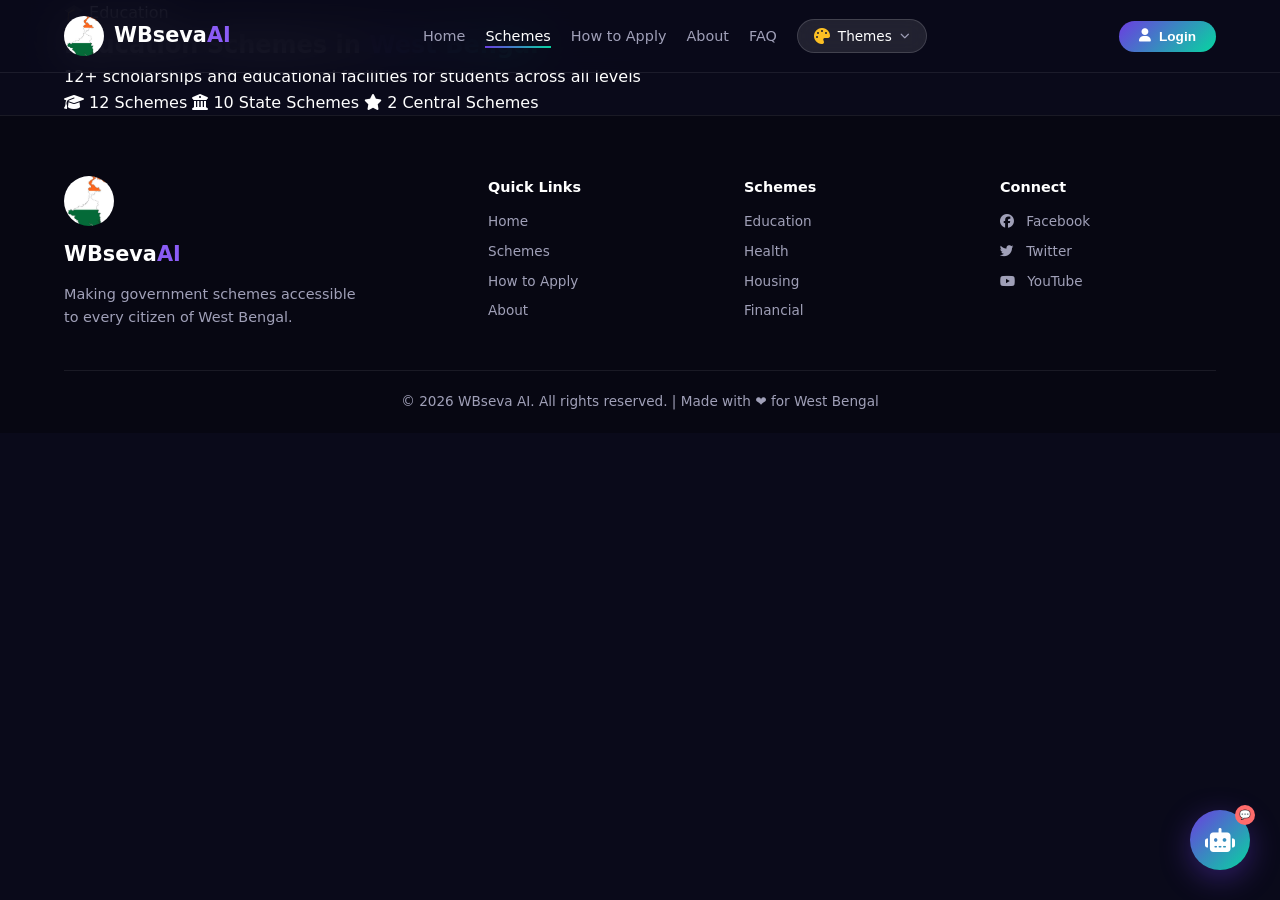
==== agriculture-schemes.html @ baf85cda "add agriculture feature" ====
<!DOCTYPE html>
<html lang="en">
<head>
    <meta charset="UTF-8" />
    <meta name="viewport" content="width=device-width, initial-scale=1.0" />
    <title>Education Schemes - WBseva AI</title>
    <link rel="stylesheet" href="https://cdnjs.cloudflare.com/ajax/libs/font-awesome/6.5.0/css/all.min.css" />
    <link rel="stylesheet" href="style.css" />
    <link rel="stylesheet" href="css/education.css" />
</head>
<body>

    <!-- ========== NAVBAR ========== -->
    <nav class="navbar">
        <div class="nav-container">
            <div class="nav-brand">
                <img src="wbmap.png" alt="WBseva" class="nav-logo" />
                <span>WBseva<span class="brand-highlight">AI</span></span>
            </div>
            <ul class="nav-links">
                <li><a href="index.html">Home</a></li>
                <li><a href="index.html#schemes" class="active">Schemes</a></li>
                <li><a href="index.html#how-to-apply">How to Apply</a></li>
                <li><a href="index.html#about">About</a></li>
                <li><a href="index.html#faq">FAQ</a></li>
                <!-- Theme Button -->
                <li class="theme-nav-item">
                    <button class="theme-btn" id="themeToggleBtn">
                        <i class="fas fa-palette"></i>
                        <span>Themes</span>
                        <i class="fas fa-chevron-down theme-arrow-icon"></i>
                    </button>
                    <ul class="theme-dropdown" id="themeDropdown">
                        <li data-theme="default" class="active">
                            <span class="theme-color default"></span> Default
                        </li>
                        <li data-theme="blue"><span class="theme-color blue"></span> Blue</li>
                        <li data-theme="green"><span class="theme-color green"></span> Green</li>
                        <li data-theme="purple"><span class="theme-color purple"></span> Purple</li>
                        <li data-theme="orange"><span class="theme-color orange"></span> Orange</li>
                        <li data-theme="pink"><span class="theme-color pink"></span> Pink</li>
                        <li data-theme="red"><span class="theme-color red"></span> Red</li>
                        <li data-theme="teal"><span class="theme-color teal"></span> Teal</li>
                    </ul>
                </li>
            </ul>
            <div class="nav-actions">
                <button class="btn-login"><i class="fas fa-user"></i> <span>Login</span></button>
                <button class="nav-toggle" id="navToggle">
                    <i class="fas fa-bars"></i>
                </button>
            </div>
        </div>
    </nav>

    <!-- ========== CATEGORY HEADER ========== -->
    <section class="category-hero">
        <div class="container">
            <div class="category-hero-content">
                <span class="category-badge">🎓 Education</span>
                <h1>Education Schemes in <span class="gradient-text">West Bengal</span></h1>
                <p>12+ scholarships and educational facilities for students across all levels</p>
                <div class="category-stats">
                    <span><i class="fas fa-graduation-cap"></i> 12 Schemes</span>
                    <span><i class="fas fa-building-columns"></i> 10 State Schemes</span>
                    <span><i class="fas fa-star"></i> 2 Central Schemes</span>
                </div>
            </div>
        </div>
    </section>

    <!-- ========== SCHEMES GRID ========== -->
    <section class="schemes-grid-section">
        <div class="container">
            <div class="schemes-grid" id="schemesGrid">
                <!-- Schemes will be loaded dynamically -->
            </div>
        </div>
    </section>

    <!-- ========== SCHEME DETAIL MODAL ========== -->
    <div class="scheme-modal" id="schemeModal" style="display:none;">
        <div class="scheme-modal-content">
            <button class="modal-close" onclick="closeModal()">&times;</button>
            <div id="modalBody">
                <!-- Scheme details will be loaded here -->
            </div>
        </div>
    </div>

    <!-- ========== CHATBOT ========== -->
    <div class="chatbot-toggle" id="chatbotToggle">
        <i class="fas fa-robot"></i>
        <span class="chat-notification">💬</span>
    </div>

    <div class="chatbot-container" id="chatbotContainer">
        <div class="chatbot-header">
            <div class="chatbot-header-info">
                <img src="wbmap.png" alt="WBseva AI" class="chatbot-avatar" />
                <div>
                    <h4>WBseva AI Assistant</h4>
                    <p>Online • Chat with me! 😊</p>
                </div>
            </div>
            <button class="chatbot-close" id="chatbotClose">
                <i class="fas fa-times"></i>
            </button>
        </div>
        <div class="chatbot-messages" id="chatbotMessages">
            <div class="chat-message bot">
                <div class="message-avatar">
                    <img src="wbmap.png" alt="WBseva" />
                </div>
                <div class="message-content">
                    <p>👋 Hello! I'm WBseva AI Assistant. Ask me about education schemes!</p>
                    <span class="message-time">Just now</span>
                </div>
            </div>
        </div>
        <div class="chatbot-suggestions" id="chatSuggestions">
            <button class="suggestion-btn" data-msg="Tell me about SVMCM">🎓 SVMCM Scholarship</button>
            <button class="suggestion-btn" data-msg="Tell me about Kanyashree">👧 Kanyashree Scheme</button>
            <button class="suggestion-btn" data-msg="Tell me about Student Credit Card">💳 Student Credit Card</button>
        </div>
        <div class="chatbot-input">
            <input type="text" placeholder="Type your message..." id="chatInput" />
            <button id="chatSendBtn"><i class="fas fa-paper-plane"></i></button>
        </div>
    </div>

    <!-- ========== FOOTER ========== -->
    <footer class="footer">
        <div class="container">
            <div class="footer-content">
                <div class="footer-brand">
                    <img src="wbmap.png" alt="WBseva" class="footer-logo" />
                    <span>WBseva<span class="brand-highlight">AI</span></span>
                    <p>Making government schemes accessible to every citizen of West Bengal.</p>
                </div>
                <div class="footer-links">
                    <div>
                        <h4>Quick Links</h4>
                        <a href="index.html">Home</a>
                        <a href="index.html#schemes">Schemes</a>
                        <a href="index.html#how-to-apply">How to Apply</a>
                        <a href="index.html#about">About</a>
                    </div>
                    <div>
                        <h4>Schemes</h4>
                        <a href="education-schemes.html">Education</a>
                        <a href="health-schemes.html">Health</a>
                        <a href="housing-schemes.html">Housing</a>
                        <a href="financial-schemes.html">Financial</a>
                    </div>
                    <div>
                        <h4>Connect</h4>
                        <a href="#"><i class="fab fa-facebook"></i> Facebook</a>
                        <a href="#"><i class="fab fa-twitter"></i> Twitter</a>
                        <a href="#"><i class="fab fa-youtube"></i> YouTube</a>
                    </div>
                </div>
            </div>
            <div class="footer-bottom">
                <p>&copy; 2026 WBseva AI. All rights reserved. | Made with ❤️ for West Bengal</p>
            </div>
        </div>
    </footer>

    <script src="js/education.js"></script>
    <script src="chatbot.js"></script>
</body>
</html>
---- style.css ----
/* ============================================
   GLOBAL RESET & VARIABLES
   ============================================ */
* {
    margin: 0;
    padding: 0;
    box-sizing: border-box;
}

:root {
    --primary: #6C3CE1;
    --primary-dark: #5A2FC4;
    --primary-light: #8B5CF6;
    --secondary: #06D6A0;
    --accent: #FF6B6B;
    --bg-dark: #0A0A1A;
    --bg-card: rgba(255, 255, 255, 0.05);
    --bg-section: rgba(108, 60, 225, 0.03);
    --text-white: #FFFFFF;
    --text-gray: #A0A0B8;
    --text-light: #D4D4E8;
    --border-color: rgba(255, 255, 255, 0.08);
    --shadow: 0 20px 60px rgba(108, 60, 225, 0.3);
    --radius: 16px;
    --transition: all 0.4s cubic-bezier(0.25, 0.46, 0.45, 0.94);
    --primary-gradient: linear-gradient(135deg, #6C3CE1, #06D6A0);
    --primary-gradient-hover: linear-gradient(135deg, #8B5CF6, #06D6A0);
}

html {
    scroll-behavior: smooth;
}

body {
    font-family: 'Segoe UI', system-ui, -apple-system, sans-serif;
    background: var(--bg-dark);
    color: var(--text-white);
    overflow-x: hidden;
    line-height: 1.6;
    transition: background 0.6s ease-in-out;
}

.container {
    max-width: 1200px;
    margin: 0 auto;
    padding: 0 24px;
}

.gradient-text {
    background: var(--primary-gradient);
    -webkit-background-clip: text;
    -moz-background-clip: text;
    background-clip: text;
    -webkit-text-fill-color: transparent;
}

/* ============================================
   THEME COLOR VARIABLES
   ============================================ */
.theme-blue {
    --primary: #3B82F6 !important;
    --primary-dark: #2563EB !important;
    --primary-light: #60A5FA !important;
    --secondary: #06D6A0 !important;
    --primary-gradient: linear-gradient(135deg, #3B82F6, #06D6A0) !important;
    --primary-gradient-hover: linear-gradient(135deg, #60A5FA, #06D6A0) !important;
    --bg-dark: #0A1628 !important;
    --bg-card: rgba(59, 130, 246, 0.08) !important;
    --bg-section: rgba(59, 130, 246, 0.05) !important;
}

.theme-green {
    --primary: #10B981 !important;
    --primary-dark: #059669 !important;
    --primary-light: #34D399 !important;
    --secondary: #06D6A0 !important;
    --primary-gradient: linear-gradient(135deg, #10B981, #34D399) !important;
    --primary-gradient-hover: linear-gradient(135deg, #34D399, #06D6A0) !important;
    --bg-dark: #0A1A15 !important;
    --bg-card: rgba(16, 185, 129, 0.08) !important;
    --bg-section: rgba(16, 185, 129, 0.05) !important;
}

.theme-purple {
    --primary: #8B5CF6 !important;
    --primary-dark: #7C3AED !important;
    --primary-light: #A78BFA !important;
    --secondary: #6C3CE1 !important;
    --primary-gradient: linear-gradient(135deg, #8B5CF6, #6C3CE1) !important;
    --primary-gradient-hover: linear-gradient(135deg, #A78BFA, #8B5CF6) !important;
    --bg-dark: #1A0A2E !important;
    --bg-card: rgba(139, 92, 246, 0.08) !important;
    --bg-section: rgba(139, 92, 246, 0.05) !important;
}

.theme-orange {
    --primary: #F59E0B !important;
    --primary-dark: #D97706 !important;
    --primary-light: #FBBF24 !important;
    --secondary: #F97316 !important;
    --primary-gradient: linear-gradient(135deg, #F59E0B, #F97316) !important;
    --primary-gradient-hover: linear-gradient(135deg, #FBBF24, #F59E0B) !important;
    --bg-dark: #1A120A !important;
    --bg-card: rgba(245, 158, 11, 0.08) !important;
    --bg-section: rgba(245, 158, 11, 0.05) !important;
}

.theme-pink {
    --primary: #EC4899 !important;
    --primary-dark: #DB2777 !important;
    --primary-light: #F472B6 !important;
    --secondary: #8B5CF6 !important;
    --primary-gradient: linear-gradient(135deg, #EC4899, #8B5CF6) !important;
    --primary-gradient-hover: linear-gradient(135deg, #F472B6, #EC4899) !important;
    --bg-dark: #2A0A1A !important;
    --bg-card: rgba(236, 72, 153, 0.08) !important;
    --bg-section: rgba(236, 72, 153, 0.05) !important;
}

.theme-red {
    --primary: #EF4444 !important;
    --primary-dark: #DC2626 !important;
    --primary-light: #F87171 !important;
    --secondary: #F59E0B !important;
    --primary-gradient: linear-gradient(135deg, #EF4444, #F59E0B) !important;
    --primary-gradient-hover: linear-gradient(135deg, #F87171, #EF4444) !important;
    --bg-dark: #2A0A0A !important;
    --bg-card: rgba(239, 68, 68, 0.08) !important;
    --bg-section: rgba(239, 68, 68, 0.05) !important;
}

.theme-teal {
    --primary: #14B8A6 !important;
    --primary-dark: #0D9488 !important;
    --primary-light: #2DD4BF !important;
    --secondary: #06D6A0 !important;
    --primary-gradient: linear-gradient(135deg, #14B8A6, #06D6A0) !important;
    --primary-gradient-hover: linear-gradient(135deg, #2DD4BF, #14B8A6) !important;
    --bg-dark: #0A1A18 !important;
    --bg-card: rgba(20, 184, 166, 0.08) !important;
    --bg-section: rgba(20, 184, 166, 0.05) !important;
}

/* ============================================
   NAVBAR
   ============================================ */
.navbar {
    position: fixed;
    top: 0;
    left: 0;
    right: 0;
    z-index: 1000;
    padding: 16px 0;
    background: rgba(10, 10, 26, 0.85);
    backdrop-filter: blur(20px);
    -webkit-backdrop-filter: blur(20px);
    border-bottom: 1px solid var(--border-color);
    transition: var(--transition);
}

.navbar.scrolled {
    padding: 10px 0;
    background: rgba(10, 10, 26, 0.95);
}

.nav-container {
    max-width: 1200px;
    margin: 0 auto;
    padding: 0 24px;
    display: flex;
    justify-content: space-between;
    align-items: center;
}

.nav-brand {
    display: flex;
    align-items: center;
    gap: 10px;
    font-size: 1.3rem;
    font-weight: 800;
    cursor: pointer;
}

.nav-logo {
    width: 40px;
    height: 40px;
    border-radius: 50%;
    object-fit: cover;
}

.brand-highlight {
    color: var(--primary-light);
}

.nav-links {
    display: flex;
    list-style: none;
    gap: 20px;
    align-items: center;
}

.nav-links a {
    color: var(--text-gray);
    text-decoration: none;
    font-size: 0.9rem;
    font-weight: 500;
    transition: var(--transition);
    position: relative;
}

.nav-links a::after {
    content: '';
    position: absolute;
    bottom: -4px;
    left: 0;
    width: 0;
    height: 2px;
    background: var(--primary-gradient);
    transition: var(--transition);
}

.nav-links a:hover,
.nav-links a.active {
    color: var(--text-white);
}

.nav-links a.active::after {
    width: 100%;
}

.nav-actions {
    display: flex;
    align-items: center;
    gap: 16px;
}

.btn-login {
    background: var(--primary-gradient);
    color: white;
    border: none;
    padding: 8px 20px;
    border-radius: 50px;
    font-weight: 600;
    font-size: 0.85rem;
    cursor: pointer;
    transition: var(--transition);
    display: flex;
    align-items: center;
    gap: 8px;
}

.btn-login:hover {
    transform: translateY(-2px);
    box-shadow: 0 8px 30px rgba(108, 60, 225, 0.4);
}

.nav-toggle {
    display: none;
    background: none;
    border: none;
    color: white;
    font-size: 1.5rem;
    cursor: pointer;
}

/* ============================================
   THEME BUTTON IN NAVBAR - 100% WORKING
   ============================================ */
.theme-nav-item {
    position: relative;
    list-style: none;
}

.theme-btn {
    background: rgba(255, 255, 255, 0.1) !important;
    border: 1px solid rgba(255, 255, 255, 0.15) !important;
    color: var(--text-white) !important;
    padding: 8px 16px !important;
    border-radius: 50px !important;
    cursor: pointer !important;
    font-size: 0.85rem !important;
    font-weight: 500 !important;
    display: flex !important;
    align-items: center !important;
    gap: 8px !important;
    transition: all 0.3s ease !important;
    font-family: inherit !important;
    backdrop-filter: blur(10px) !important;
    -webkit-backdrop-filter: blur(10px) !important;
    z-index: 100 !important;
    position: relative !important;
}

.theme-btn:hover {
    background: rgba(255, 255, 255, 0.2) !important;
    border-color: rgba(255, 255, 255, 0.3) !important;
    transform: translateY(-2px) !important;
    box-shadow: 0 8px 25px rgba(0, 0, 0, 0.3) !important;
}

.theme-btn i:first-child {
    color: #FBBF24 !important;
    font-size: 1rem !important;
}

.theme-arrow-icon {
    font-size: 0.6rem !important;
    transition: transform 0.3s ease !important;
    color: var(--text-gray) !important;
}

.theme-btn.active .theme-arrow-icon {
    transform: rotate(180deg) !important;
}

/* Theme Dropdown - White Background */
.theme-dropdown {
    position: absolute !important;
    top: calc(100% + 12px) !important;
    right: 0 !important;
    background: #FFFFFF !important;
    border-radius: 16px !important;
    padding: 10px !important;
    min-width: 190px !important;
    box-shadow: 0 20px 60px rgba(0, 0, 0, 0.3) !important;
    border: 1px solid rgba(0, 0, 0, 0.06) !important;
    display: none !important;
    z-index: 9999 !important;
    animation: themeDropDown 0.3s ease !important;
}

.theme-dropdown.active {
    display: block !important;
}

@keyframes themeDropDown {
    from {
        opacity: 0;
        transform: translateY(-10px) scale(0.95);
    }
    to {
        opacity: 1;
        transform: translateY(0) scale(1);
    }
}

/* Dropdown Arrow */
.theme-dropdown::before {
    content: '' !important;
    position: absolute !important;
    top: -8px !important;
    right: 20px !important;
    border-left: 8px solid transparent !important;
    border-right: 8px solid transparent !important;
    border-bottom: 8px solid #FFFFFF !important;
}

/* Theme Dropdown Items */
.theme-dropdown li {
    display: flex !important;
    align-items: center !important;
    gap: 12px !important;
    padding: 10px 14px !important;
    border-radius: 10px !important;
    cursor: pointer !important;
    font-size: 0.85rem !important;
    color: #1A1A2E !important;
    transition: all 0.2s ease !important;
    list-style: none !important;
    font-weight: 500 !important;
}

.theme-dropdown li:hover {
    background: #F3F4F6 !important;
    transform: translateX(4px) !important;
}

.theme-dropdown li.active {
    background: #EEF2FF !important;
    color: #6C3CE1 !important;
    font-weight: 600 !important;
}

.theme-dropdown li.active .theme-color {
    border-color: #6C3CE1 !important;
    box-shadow: 0 0 0 2px rgba(108, 60, 225, 0.3) !important;
}

/* Theme Color Swatches */
.theme-color {
    width: 22px !important;
    height: 22px !important;
    border-radius: 50% !important;
    border: 2px solid #E5E7EB !important;
    flex-shrink: 0 !important;
    transition: all 0.3s ease !important;
}

.theme-dropdown li:hover .theme-color {
    transform: scale(1.1) !important;
}

.theme-color.default {
    background: linear-gradient(135deg, #6C3CE1, #06D6A0) !important;
}
.theme-color.blue {
    background: linear-gradient(135deg, #3B82F6, #06D6A0) !important;
}
.theme-color.green {
    background: linear-gradient(135deg, #10B981, #34D399) !important;
}
.theme-color.purple {
    background: linear-gradient(135deg, #8B5CF6, #6C3CE1) !important;
}
.theme-color.orange {
    background: linear-gradient(135deg, #F59E0B, #F97316) !important;
}
.theme-color.pink {
    background: linear-gradient(135deg, #EC4899, #F472B6) !important;
}
.theme-color.red {
    background: linear-gradient(135deg, #EF4444, #F87171) !important;
}
.theme-color.teal {
    background: linear-gradient(135deg, #14B8A6, #06D6A0) !important;
}

/* ============================================
   HERO SECTION
   ============================================ */
.hero {
    min-height: 100vh;
    display: flex;
    align-items: center;
    position: relative;
    padding: 100px 0 60px;
    overflow: hidden;
    background: var(--bg-dark);
    transition: background 0.5s ease;
}

.hero-bg {
    position: absolute;
    inset: 0;
    overflow: hidden;
    pointer-events: none;
}

.orb {
    position: absolute;
    border-radius: 50%;
    filter: blur(80px);
    opacity: 0.3;
    animation: floatOrb 8s ease-in-out infinite;
}

.orb-1 {
    width: 400px;
    height: 400px;
    background: var(--primary);
    top: -10%;
    right: -5%;
    animation-delay: 0s;
    opacity: 0.15;
}

.orb-2 {
    width: 300px;
    height: 300px;
    background: var(--secondary);
    bottom: -10%;
    left: -5%;
    animation-delay: 2s;
    opacity: 0.15;
}

.orb-3 {
    width: 200px;
    height: 200px;
    background: var(--primary-light);
    top: 50%;
    left: 30%;
    animation-delay: 4s;
    opacity: 0.1;
}

.orb-4 {
    width: 250px;
    height: 250px;
    background: var(--primary-dark);
    bottom: 20%;
    right: 20%;
    animation-delay: 6s;
    opacity: 0.1;
}

@keyframes floatOrb {
    0%, 100% { transform: translate(0, 0) scale(1); }
    33% { transform: translate(30px, -30px) scale(1.1); }
    66% { transform: translate(-20px, 20px) scale(0.9); }
}

.hero-container {
    max-width: 1200px;
    margin: 0 auto;
    padding: 0 24px;
    display: grid;
    grid-template-columns: 1fr 1fr;
    gap: 60px;
    align-items: center;
    position: relative;
    z-index: 2;
    width: 100%;
}

.hero-content {
    animation: fadeInUp 0.8s ease-out;
}

@keyframes fadeInUp {
    from { opacity: 0; transform: translateY(30px); }
    to { opacity: 1; transform: translateY(0); }
}

.hero-badge {
    display: inline-flex;
    align-items: center;
    gap: 10px;
    background: rgba(108, 60, 225, 0.15);
    border: 1px solid var(--border-color);
    padding: 8px 20px;
    border-radius: 50px;
    font-size: 0.8rem;
    color: var(--text-light);
    margin-bottom: 24px;
    backdrop-filter: blur(10px);
}

.badge-dot {
    width: 8px;
    height: 8px;
    background: #06D6A0;
    border-radius: 50%;
    animation: pulseDot 2s infinite;
}

@keyframes pulseDot {
    0%, 100% { opacity: 1; transform: scale(1); }
    50% { opacity: 0.5; transform: scale(0.7); }
}

.hero-title {
    font-size: 3.5rem;
    font-weight: 900;
    line-height: 1.1;
    margin-bottom: 16px;
}

.hero-subtitle {
    display: block;
    color: var(--text-gray);
    font-weight: 700;
}

.hero-description {
    font-size: 1.1rem;
    color: var(--text-gray);
    line-height: 1.8;
    margin-bottom: 32px;
    max-width: 500px;
}

/* Search */
.hero-search {
    margin-bottom: 36px;
}

.search-box {
    display: flex;
    align-items: center;
    background: rgba(255, 255, 255, 0.05);
    border: 1px solid var(--border-color);
    border-radius: 60px;
    padding: 6px 6px 6px 20px;
    transition: var(--transition);
    max-width: 480px;
}

.search-box:focus-within {
    border-color: var(--primary);
    box-shadow: 0 0 30px rgba(108, 60, 225, 0.15);
}

.search-icon {
    color: var(--text-gray);
    font-size: 0.9rem;
}

.search-input {
    flex: 1;
    background: none;
    border: none;
    padding: 12px 16px;
    color: var(--text-white);
    font-size: 0.95rem;
    outline: none;
    font-family: inherit;
}

.search-input::placeholder {
    color: var(--text-gray);
}

.search-btn {
    background: var(--primary-gradient);
    color: white;
    border: none;
    width: 48px;
    height: 48px;
    border-radius: 50%;
    cursor: pointer;
    transition: var(--transition);
    display: flex;
    align-items: center;
    justify-content: center;
    font-size: 1.1rem;
}

.search-btn:hover {
    transform: scale(1.05);
    box-shadow: 0 8px 30px rgba(108, 60, 225, 0.4);
}

.search-suggestions {
    display: flex;
    gap: 12px;
    margin-top: 12px;
    flex-wrap: wrap;
}

.search-suggestions span {
    font-size: 0.75rem;
    color: var(--text-gray);
    background: rgba(255, 255, 255, 0.05);
    padding: 4px 14px;
    border-radius: 50px;
    border: 1px solid var(--border-color);
    cursor: pointer;
    transition: var(--transition);
}

.search-suggestions span:hover {
    border-color: var(--primary);
    color: var(--text-white);
}

/* Search Results */
.search-results {
    background: var(--bg-card);
    border: 1px solid var(--border-color);
    border-radius: var(--radius);
    padding: 16px 20px;
    margin-top: 12px;
    max-width: 480px;
    max-height: 300px;
    overflow-y: auto;
    backdrop-filter: blur(10px);
}

.search-results-header {
    display: flex;
    justify-content: space-between;
    align-items: center;
    margin-bottom: 12px;
    border-bottom: 1px solid var(--border-color);
    padding-bottom: 8px;
}

.search-results-header h4 {
    font-size: 0.9rem;
    color: var(--text-light);
}

.search-results-close {
    background: none;
    border: none;
    color: var(--text-gray);
    font-size: 1.2rem;
    cursor: pointer;
}

.search-result-item {
    display: flex;
    justify-content: space-between;
    align-items: center;
    padding: 10px 12px;
    border-radius: 8px;
    cursor: pointer;
    transition: var(--transition);
    border-bottom: 1px solid var(--border-color);
}

.search-result-item:hover {
    background: rgba(108, 60, 225, 0.1);
}

.search-result-item .result-title {
    font-size: 0.9rem;
    color: var(--text-white);
}

.search-result-item .result-link {
    font-size: 0.75rem;
    color: var(--primary-light);
    text-decoration: none;
    display: flex;
    align-items: center;
    gap: 4px;
}

.search-result-item .result-link:hover {
    text-decoration: underline;
}

.search-result-item .result-badge {
    font-size: 0.6rem;
    background: rgba(6, 214, 160, 0.15);
    color: #06D6A0;
    padding: 2px 10px;
    border-radius: 50px;
}

.search-no-results {
    text-align: center;
    color: var(--text-gray);
    padding: 20px;
    font-size: 0.9rem;
}

/* Trust Badges */
.trust-badges {
    display: flex;
    gap: 16px;
    flex-wrap: wrap;
}

.trust-badges span {
    display: flex;
    align-items: center;
    gap: 8px;
    font-size: 0.8rem;
    color: var(--text-gray);
    background: rgba(255, 255, 255, 0.03);
    padding: 6px 16px;
    border-radius: 50px;
    border: 1px solid var(--border-color);
    transition: var(--transition);
}

.trust-badges span:hover {
    border-color: var(--primary);
    color: var(--text-white);
}

.trust-badges i {
    color: #06D6A0;
    font-size: 0.8rem;
}

/* ============================================
   AVATAR / ILLUSTRATION
   ============================================ */
.hero-illustration {
    display: flex;
    justify-content: center;
    align-items: center;
}

.avatar-container {
    position: relative;
    width: 400px;
    height: 400px;
    display: flex;
    align-items: center;
    justify-content: center;
}

.glow-ring {
    position: absolute;
    border-radius: 50%;
    border: 1px solid var(--border-color);
    animation: spinRing 20s linear infinite;
}

.ring-1 {
    width: 360px;
    height: 360px;
    border-color: rgba(108, 60, 225, 0.15);
}

.ring-2 {
    width: 320px;
    height: 320px;
    animation-duration: 25s;
    animation-direction: reverse;
    border-color: rgba(6, 214, 160, 0.15);
}

.ring-3 {
    width: 280px;
    height: 280px;
    animation-duration: 30s;
    border-color: rgba(255, 107, 107, 0.1);
}

@keyframes spinRing {
    from { transform: rotate(0deg); }
    to { transform: rotate(360deg); }
}

.avatar-wrapper {
    position: relative;
    width: 170px;
    height: 170px;
    border-radius: 50%;
    z-index: 2;
}

.avatar-glow {
    position: absolute;
    inset: -10px;
    border-radius: 50%;
    background: var(--primary-gradient);
    opacity: 0.2;
    animation: pulseGlow 3s ease-in-out infinite;
}

@keyframes pulseGlow {
    0%, 100% { transform: scale(1); opacity: 0.2; }
    50% { transform: scale(1.15); opacity: 0.4; }
}

.avatar-img {
    width: 100%;
    height: 100%;
    border-radius: 50%;
    object-fit: cover;
    position: relative;
    z-index: 2;
    border: 3px solid rgba(108, 60, 225, 0.3);
}

.avatar-label {
    position: absolute;
    bottom: -30px;
    left: 50%;
    transform: translateX(-50%);
    background: var(--primary-gradient);
    padding: 4px 16px;
    border-radius: 50px;
    font-size: 0.7rem;
    font-weight: 700;
    white-space: nowrap;
    z-index: 3;
}

.avatar-pulse {
    position: absolute;
    inset: -20px;
    border-radius: 50%;
    border: 2px solid rgba(108, 60, 225, 0.2);
    animation: pulseRing 2.5s ease-out infinite;
}

@keyframes pulseRing {
    0% { transform: scale(1); opacity: 1; }
    100% { transform: scale(1.8); opacity: 0; }
}

.float-element {
    position: absolute;
    background: rgba(255, 255, 255, 0.05);
    backdrop-filter: blur(12px);
    border: 1px solid var(--border-color);
    padding: 8px 16px;
    border-radius: 12px;
    display: flex;
    align-items: center;
    gap: 8px;
    font-size: 0.75rem;
    color: var(--text-light);
    animation: floatElement 4s ease-in-out infinite;
    z-index: 3;
}

.float-element i {
    font-size: 0.9rem;
    color: var(--primary-light);
}

.elem-1 {
    top: 5%;
    right: 5%;
    animation-delay: 0s;
}

.elem-2 {
    bottom: 10%;
    left: 0%;
    animation-delay: 1.5s;
}

.elem-3 {
    top: 15%;
    left: -5%;
    animation-delay: 3s;
}

.elem-4 {
    bottom: 20%;
    right: 0%;
    animation-delay: 4.5s;
}

@keyframes floatElement {
    0%, 100% { transform: translateY(0) rotate(0deg); }
    50% { transform: translateY(-15px) rotate(5deg); }
}

.scroll-indicator {
    position: absolute;
    bottom: 30px;
    left: 50%;
    transform: translateX(-50%);
    display: flex;
    flex-direction: column;
    align-items: center;
    gap: 4px;
    color: var(--text-gray);
    font-size: 0.7rem;
    opacity: 0.6;
    animation: bounceScroll 2s ease-in-out infinite;
    z-index: 2;
}

@keyframes bounceScroll {
    0%, 100% { transform: translateX(-50%) translateY(0); }
    50% { transform: translateX(-50%) translateY(-10px); }
}

/* ============================================
   STATISTICS SECTION
   ============================================ */
.stats-section {
    padding: 60px 0;
    background: var(--bg-section);
    transition: background 0.5s ease;
}

.stats-grid {
    display: grid;
    grid-template-columns: repeat(4, 1fr);
    gap: 30px;
}

.stat-card {
    background: var(--bg-card);
    border: 1px solid var(--border-color);
    border-radius: var(--radius);
    padding: 30px 20px;
    text-align: center;
    transition: var(--transition);
}

.stat-card:hover {
    transform: translateY(-5px);
    border-color: var(--primary);
}

.stat-icon {
    font-size: 2rem;
    color: var(--primary-light);
    margin-bottom: 12px;
}

.stat-number-large {
    font-size: 2.8rem;
    font-weight: 900;
    background: var(--primary-gradient);
    -webkit-background-clip: text;
    -moz-background-clip: text;
    background-clip: text;
    -webkit-text-fill-color: transparent;
}

.stat-label {
    font-size: 0.9rem;
    color: var(--text-gray);
    margin-top: 4px;
}

/* ============================================
   CATEGORIES SECTION
   ============================================ */
.categories {
    padding: 80px 0;
    position: relative;
}

.more-categories {
    padding: 40px 0 80px;
    background: var(--bg-section);
    transition: background 0.5s ease;
}

.section-header {
    text-align: center;
    margin-bottom: 48px;
}

.section-tag {
    display: inline-block;
    background: rgba(108, 60, 225, 0.15);
    color: var(--primary-light);
    padding: 6px 20px;
    border-radius: 50px;
    font-size: 0.75rem;
    font-weight: 600;
    margin-bottom: 12px;
}

.section-header h2 {
    font-size: 2.5rem;
    font-weight: 800;
    margin-bottom: 8px;
}

.section-header p {
    color: var(--text-gray);
}

.categories-grid {
    display: grid;
    grid-template-columns: repeat(auto-fit, minmax(200px, 1fr));
    gap: 24px;
}

.category-card {
    background: var(--bg-card);
    border: 1px solid var(--border-color);
    border-radius: var(--radius);
    padding: 30px 24px;
    text-align: center;
    cursor: pointer;
    transition: var(--transition);
    position: relative;
    overflow: hidden;
}

.category-card:hover {
    transform: translateY(-8px);
    border-color: var(--primary);
    box-shadow: 0 20px 60px rgba(108, 60, 225, 0.15);
}

.category-card .category-icon {
    width: 60px;
    height: 60px;
    border-radius: 50%;
    display: flex;
    align-items: center;
    justify-content: center;
    margin: 0 auto 16px;
    font-size: 1.5rem;
    transition: var(--transition);
}

.category-card:hover .category-icon {
    transform: scale(1.1) rotate(5deg);
}

.category-card h3 {
    font-size: 1.1rem;
    font-weight: 700;
    margin-bottom: 4px;
    color: var(--text-white);
}

.category-card p {
    font-size: 0.85rem;
    color: var(--text-gray);
}

.category-hover-line {
    position: absolute;
    bottom: 0;
    left: 0;
    right: 0;
    height: 3px;
    transform: scaleX(0);
    transition: var(--transition);
}

.category-card:hover .category-hover-line {
    transform: scaleX(1);
}

/* ============================================
   HOW TO APPLY SECTION
   ============================================ */
.how-to-apply {
    padding: 80px 0;
    background: var(--bg-dark);
    transition: background 0.5s ease;
}

.steps-grid {
    display: grid;
    grid-template-columns: repeat(3, 1fr);
    gap: 30px;
}

.step-card {
    background: var(--bg-card);
    border: 1px solid var(--border-color);
    border-radius: var(--radius);
    padding: 40px 30px;
    text-align: center;
    transition: var(--transition);
    position: relative;
}

.step-card:hover {
    transform: translateY(-5px);
    border-color: var(--primary);
}

.step-number {
    position: absolute;
    top: -15px;
    right: 20px;
    background: var(--primary-gradient);
    color: white;
    width: 35px;
    height: 35px;
    border-radius: 50%;
    display: flex;
    align-items: center;
    justify-content: center;
    font-weight: 700;
    font-size: 1rem;
}

.step-icon {
    font-size: 2.5rem;
    color: var(--primary-light);
    margin-bottom: 16px;
}

.step-card h3 {
    font-size: 1.2rem;
    margin-bottom: 10px;
    color: var(--text-white);
}

.step-card p {
    color: var(--text-gray);
    font-size: 0.95rem;
    line-height: 1.6;
}

/* ============================================
   ABOUT SECTION
   ============================================ */
.about-section {
    padding: 80px 0;
    background: var(--bg-section);
    transition: background 0.5s ease;
}

.about-grid {
    display: grid;
    grid-template-columns: 1fr 1fr;
    gap: 60px;
    align-items: center;
}

.about-content h2 {
    font-size: 2.5rem;
    font-weight: 800;
    margin-bottom: 16px;
}

.about-content > p {
    color: var(--text-gray);
    font-size: 1.05rem;
    line-height: 1.8;
    margin-bottom: 30px;
}

.about-features {
    display: flex;
    flex-direction: column;
    gap: 20px;
}

.about-feature {
    display: flex;
    gap: 16px;
    align-items: flex-start;
}

.about-feature i {
    font-size: 1.5rem;
    color: var(--primary-light);
    margin-top: 4px;
    flex-shrink: 0;
}

.about-feature h4 {
    font-size: 1rem;
    margin-bottom: 4px;
    color: var(--text-white);
}

.about-feature p {
    color: var(--text-gray);
    font-size: 0.9rem;
}

.about-image {
    position: relative;
    display: flex;
    justify-content: center;
    align-items: center;
}

.about-image img {
    width: 300px;
    height: 300px;
    border-radius: 50%;
    object-fit: cover;
    border: 4px solid rgba(108, 60, 225, 0.2);
}

.about-stats {
    position: absolute;
    bottom: 20px;
    right: 20px;
    background: var(--bg-card);
    border: 1px solid var(--border-color);
    padding: 16px 24px;
    border-radius: var(--radius);
    text-align: center;
    backdrop-filter: blur(10px);
}

.about-stats span {
    font-size: 1.8rem;
    font-weight: 900;
    background: var(--primary-gradient);
    -webkit-background-clip: text;
    -moz-background-clip: text;
    background-clip: text;
    -webkit-text-fill-color: transparent;
}

.about-stats p {
    font-size: 0.8rem;
    color: var(--text-gray);
}

/* ============================================
   FAQ SECTION
   ============================================ */
.faq-section {
    padding: 80px 0;
    background: var(--bg-dark);
    transition: background 0.5s ease;
}

.faq-grid {
    max-width: 800px;
    margin: 0 auto;
    display: flex;
    flex-direction: column;
    gap: 12px;
}

.faq-item {
    background: var(--bg-card);
    border: 1px solid var(--border-color);
    border-radius: var(--radius);
    overflow: hidden;
    transition: var(--transition);
}

.faq-item:hover {
    border-color: var(--primary);
}

.faq-question {
    padding: 16px 24px;
    font-weight: 600;
    color: var(--text-white);
    cursor: pointer;
    display: flex;
    justify-content: space-between;
    align-items: center;
    transition: var(--transition);
    font-size: 1rem;
}

.faq-question:hover {
    color: var(--primary-light);
}

.faq-question i {
    transition: var(--transition);
    font-size: 0.9rem;
    color: var(--text-gray);
}

.faq-item.active .faq-question i {
    transform: rotate(180deg);
    color: var(--primary-light);
}

.faq-answer {
    padding: 0 24px 20px;
    color: var(--text-gray);
    line-height: 1.8;
    display: none;
}

.faq-item.active .faq-answer {
    display: block;
    animation: fadeIn 0.3s ease;
}

@keyframes fadeIn {
    from { opacity: 0; transform: translateY(-10px); }
    to { opacity: 1; transform: translateY(0); }
}

/* ============================================
   CHATBOT
   ============================================ */
.chatbot-toggle {
    position: fixed;
    bottom: 30px;
    right: 30px;
    width: 60px;
    height: 60px;
    background: var(--primary-gradient);
    border-radius: 50%;
    display: flex;
    align-items: center;
    justify-content: center;
    font-size: 1.5rem;
    color: white;
    cursor: pointer;
    z-index: 999;
    box-shadow: 0 8px 30px rgba(108, 60, 225, 0.4);
    transition: var(--transition);
}

.chatbot-toggle:hover {
    transform: scale(1.1);
}

.chat-notification {
    position: absolute;
    top: -5px;
    right: -5px;
    background: #FF6B6B;
    color: white;
    font-size: 0.6rem;
    width: 20px;
    height: 20px;
    border-radius: 50%;
    display: flex;
    align-items: center;
    justify-content: center;
    font-weight: 700;
}

.chatbot-container {
    position: fixed;
    bottom: 100px;
    right: 30px;
    width: 380px;
    height: 500px;
    background: rgba(20, 20, 40, 0.95);
    backdrop-filter: blur(20px);
    border: 1px solid var(--border-color);
    border-radius: 20px;
    display: none;
    flex-direction: column;
    z-index: 999;
    box-shadow: 0 20px 60px rgba(0, 0, 0, 0.5);
    overflow: hidden;
}

.chatbot-container.active {
    display: flex;
}

.chatbot-header {
    display: flex;
    justify-content: space-between;
    align-items: center;
    padding: 16px 20px;
    border-bottom: 1px solid var(--border-color);
    background: rgba(108, 60, 225, 0.1);
}

.chatbot-header-info {
    display: flex;
    align-items: center;
    gap: 12px;
}

.chatbot-avatar {
    width: 40px;
    height: 40px;
    border-radius: 50%;
    object-fit: cover;
}

.chatbot-header-info h4 {
    font-size: 0.95rem;
}

.chatbot-header-info p {
    font-size: 0.7rem;
    color: #06D6A0;
}

.chatbot-close {
    background: none;
    border: none;
    color: var(--text-gray);
    font-size: 1.2rem;
    cursor: pointer;
    transition: var(--transition);
}

.chatbot-close:hover {
    color: white;
}

.chatbot-messages {
    flex: 1;
    padding: 16px 20px;
    overflow-y: auto;
    display: flex;
    flex-direction: column;
    gap: 12px;
}

.chat-message {
    display: flex;
    gap: 10px;
    max-width: 85%;
}

.chat-message.bot {
    align-self: flex-start;
}

.chat-message.user {
    align-self: flex-end;
    flex-direction: row-reverse;
}

.message-avatar {
    width: 32px;
    height: 32px;
    border-radius: 50%;
    flex-shrink: 0;
}

.message-avatar img {
    width: 100%;
    height: 100%;
    border-radius: 50%;
    object-fit: cover;
}

.message-content {
    background: rgba(255, 255, 255, 0.05);
    padding: 10px 14px;
    border-radius: 12px;
    border: 1px solid var(--border-color);
}

.chat-message.bot .message-content {
    border-top-left-radius: 4px;
}

.chat-message.user .message-content {
    background: var(--primary-gradient);
    border-top-right-radius: 4px;
}

.message-content p {
    font-size: 0.9rem;
    line-height: 1.5;
}

.message-time {
    font-size: 0.6rem;
    color: var(--text-gray);
    margin-top: 4px;
    display: block;
}

.chatbot-suggestions {
    padding: 8px 16px 12px;
    display: flex;
    gap: 8px;
    flex-wrap: wrap;
    border-top: 1px solid var(--border-color);
}

.suggestion-btn {
    background: rgba(108, 60, 225, 0.1);
    border: 1px solid var(--border-color);
    color: var(--text-light);
    padding: 6px 14px;
    border-radius: 50px;
    font-size: 0.7rem;
    cursor: pointer;
    transition: var(--transition);
    font-family: inherit;
}

.suggestion-btn:hover {
    background: rgba(108, 60, 225, 0.2);
    border-color: var(--primary);
}

.chatbot-input {
    display: flex;
    align-items: center;
    gap: 8px;
    padding: 12px 16px;
    border-top: 1px solid var(--border-color);
}

.chatbot-input input {
    flex: 1;
    background: rgba(255, 255, 255, 0.05);
    border: 1px solid var(--border-color);
    border-radius: 50px;
    padding: 10px 16px;
    color: var(--text-white);
    font-size: 0.9rem;
    outline: none;
    font-family: inherit;
}

.chatbot-input input:focus {
    border-color: var(--primary);
}

.chatbot-input button {
    width: 40px;
    height: 40px;
    border-radius: 50%;
    border: none;
    background: var(--primary-gradient);
    color: white;
    cursor: pointer;
    transition: var(--transition);
    font-size: 0.9rem;
}

.chatbot-input button:hover {
    transform: scale(1.05);
}

/* ============================================
   FOOTER
   ============================================ */
.footer {
    padding: 60px 0 20px;
    border-top: 1px solid var(--border-color);
    background: rgba(0, 0, 0, 0.3);
}

.footer-content {
    display: grid;
    grid-template-columns: 1fr 2fr;
    gap: 60px;
    margin-bottom: 40px;
}

.footer-brand {
    display: flex;
    flex-direction: column;
    gap: 12px;
}

.footer-logo {
    width: 50px;
    height: 50px;
    border-radius: 50%;
    object-fit: cover;
}

.footer-brand span {
    font-size: 1.3rem;
    font-weight: 800;
}

.footer-brand p {
    color: var(--text-gray);
    font-size: 0.9rem;
    max-width: 300px;
}

.footer-links {
    display: grid;
    grid-template-columns: repeat(3, 1fr);
    gap: 40px;
}

.footer-links h4 {
    font-size: 0.9rem;
    margin-bottom: 12px;
    color: var(--text-white);
}

.footer-links a {
    display: block;
    color: var(--text-gray);
    text-decoration: none;
    font-size: 0.85rem;
    margin-bottom: 8px;
    transition: var(--transition);
}

.footer-links a:hover {
    color: var(--text-white);
}

.footer-links a i {
    margin-right: 8px;
}

.footer-bottom {
    border-top: 1px solid var(--border-color);
    padding-top: 20px;
    text-align: center;
    color: var(--text-gray);
    font-size: 0.85rem;
}

/* ============================================
   SCROLL TOP BUTTON
   ============================================ */
.scroll-top-btn {
    position: fixed;
    bottom: 100px;
    right: 30px;
    width: 45px;
    height: 45px;
    background: var(--primary-gradient);
    color: white;
    border: none;
    border-radius: 50%;
    font-size: 1rem;
    cursor: pointer;
    opacity: 0;
    transform: translateY(20px);
    transition: var(--transition);
    z-index: 998;
    box-shadow: 0 8px 30px rgba(108, 60, 225, 0.4);
}

.scroll-top-btn.visible {
    opacity: 1;
    transform: translateY(0);
}

.scroll-top-btn:hover {
    transform: scale(1.1);
}

/* ============================================
   RESPONSIVE DESIGN
   ============================================ */
@media (max-width: 992px) {
    .hero-container {
        grid-template-columns: 1fr;
        gap: 40px;
        text-align: center;
    }

    .hero-description {
        margin: 0 auto 32px;
    }

    .search-box {
        margin: 0 auto;
    }

    .search-suggestions {
        justify-content: center;
    }

    .hero-title {
        font-size: 2.8rem;
    }

    .avatar-container {
        width: 300px;
        height: 300px;
    }

    .ring-1 { width: 260px; height: 260px; }
    .ring-2 { width: 220px; height: 220px; }
    .ring-3 { width: 180px; height: 180px; }

    .float-element {
        display: none;
    }

    .stats-grid {
        grid-template-columns: repeat(2, 1fr);
    }

    .steps-grid {
        grid-template-columns: 1fr 1fr;
    }

    .about-grid {
        grid-template-columns: 1fr;
        text-align: center;
    }

    .about-feature {
        text-align: left;
    }

    .footer-content {
        grid-template-columns: 1fr;
        gap: 40px;
    }

    .footer-links {
        grid-template-columns: repeat(2, 1fr);
    }

    .chatbot-container {
        width: 340px;
        right: 10px;
        bottom: 90px;
    }
}

@media (max-width: 768px) {
    .nav-links {
        display: none;
        flex-direction: column;
        position: absolute;
        top: 100%;
        left: 0;
        right: 0;
        background: rgba(10, 10, 26, 0.98);
        padding: 20px;
        gap: 16px;
        border-bottom: 1px solid var(--border-color);
    }

    .nav-links.active {
        display: flex;
    }

    .nav-toggle {
        display: block;
    }

    .theme-nav-item {
        width: 100%;
    }

    .theme-btn {
        width: 100% !important;
        justify-content: center !important;
    }

    .theme-dropdown {
        position: fixed !important;
        top: 50% !important;
        left: 50% !important;
        transform: translate(-50%, -50%) !important;
        width: 90% !important;
        max-width: 300px !important;
        max-height: 80vh !important;
        overflow-y: auto !important;
        border-radius: 20px !important;
    }

    .theme-dropdown::before {
        display: none !important;
    }

    .hero-title {
        font-size: 2.2rem;
    }

    .avatar-container {
        width: 240px;
        height: 240px;
    }

    .ring-1 { width: 200px; height: 200px; }
    .ring-2 { width: 170px; height: 170px; }
    .ring-3 { width: 140px; height: 140px; }

    .avatar-wrapper {
        width: 120px;
        height: 120px;
    }

    .avatar-label {
        font-size: 0.6rem;
        bottom: -25px;
        padding: 3px 12px;
    }

    .search-box {
        max-width: 100%;
    }

    .search-results {
        max-width: 100%;
    }

    .section-header h2 {
        font-size: 2rem;
    }

    .stats-grid {
        grid-template-columns: 1fr 1fr;
        gap: 16px;
    }

    .stat-number-large {
        font-size: 2rem;
    }

    .steps-grid {
        grid-template-columns: 1fr;
        max-width: 400px;
        margin: 0 auto;
    }

    .footer-links {
        grid-template-columns: 1fr;
    }

    .chatbot-container {
        width: 300px;
        height: 450px;
        right: 10px;
        bottom: 85px;
    }

    .chatbot-suggestions {
        display: none;
    }

    .about-image img {
        width: 200px;
        height: 200px;
    }
}

@media (max-width: 480px) {
    .hero-title {
        font-size: 1.8rem;
    }

    .hero-badge {
        font-size: 0.7rem;
        padding: 6px 14px;
    }

    .trust-badges span {
        font-size: 0.7rem;
        padding: 4px 12px;
    }

    .categories-grid {
        grid-template-columns: 1fr 1fr;
    }

    .stats-grid {
        grid-template-columns: 1fr 1fr;
    }

    .stat-card {
        padding: 20px 15px;
    }

    .stat-number-large {
        font-size: 1.6rem;
    }

    .chatbot-container {
        width: 280px;
        height: 400px;
        right: 5px;
        bottom: 80px;
    }

    .btn-login span {
        display: none;
    }
}
/* ============================================
   EDUCATION SCHEMES DISPLAY
   ============================================ */

.schemes-display-section {
    padding: 60px 0;
    background: var(--bg-dark);
    animation: fadeInUp 0.5s ease;
}

.schemes-grid-display {
    display: grid;
    grid-template-columns: repeat(auto-fill, minmax(340px, 1fr));
    gap: 24px;
    margin-top: 30px;
}

/* Scheme Card Item */
.scheme-card-item {
    background: var(--bg-card);
    border: 1px solid var(--border-color);
    border-radius: var(--radius);
    padding: 24px;
    cursor: pointer;
    transition: var(--transition);
    display: flex;
    gap: 16px;
    animation: fadeInUp 0.5s ease forwards;
    opacity: 0;
    transform: translateY(20px);
}

.scheme-card-item:hover {
    transform: translateY(-5px);
    border-color: var(--primary);
    box-shadow: 0 20px 60px rgba(108, 60, 225, 0.15);
}

.scheme-card-icon {
    width: 50px;
    height: 50px;
    border-radius: 12px;
    display: flex;
    align-items: center;
    justify-content: center;
    font-size: 1.3rem;
    flex-shrink: 0;
}

.scheme-card-content {
    flex: 1;
    min-width: 0;
}

.scheme-card-content h3 {
    font-size: 0.95rem;
    font-weight: 700;
    color: var(--text-white);
    margin-bottom: 6px;
    line-height: 1.3;
}

.scheme-card-meta {
    display: flex;
    gap: 10px;
    flex-wrap: wrap;
    margin-bottom: 8px;
}

.scheme-category {
    font-size: 0.65rem;
    background: rgba(108, 60, 225, 0.15);
    color: var(--primary-light);
    padding: 2px 12px;
    border-radius: 50px;
}

.scheme-amount {
    font-size: 0.65rem;
    background: rgba(6, 214, 160, 0.15);
    color: #06D6A0;
    padding: 2px 12px;
    border-radius: 50px;
}

.scheme-card-content p {
    font-size: 0.8rem;
    color: var(--text-gray);
    line-height: 1.5;
    margin-bottom: 10px;
}

.scheme-card-footer {
    display: flex;
    justify-content: space-between;
    align-items: center;
    flex-wrap: wrap;
    gap: 8px;
}

.scheme-eligibility {
    font-size: 0.7rem;
    color: var(--text-gray);
}

.view-detail-btn {
    background: var(--primary-gradient);
    color: white;
    border: none;
    padding: 6px 16px;
    border-radius: 50px;
    font-size: 0.7rem;
    font-weight: 600;
    cursor: pointer;
    transition: var(--transition);
}

.view-detail-btn:hover {
    transform: scale(1.05);
    box-shadow: 0 8px 25px rgba(108, 60, 225, 0.3);
}

/* Back Button */
.back-to-categories {
    margin-top: 40px;
    text-align: center;
}

.back-btn {
    background: rgba(255, 255, 255, 0.08);
    border: 1px solid var(--border-color);
    color: var(--text-white);
    padding: 12px 30px;
    border-radius: 50px;
    font-size: 0.9rem;
    cursor: pointer;
    transition: var(--transition);
    font-family: inherit;
}

.back-btn:hover {
    background: rgba(255, 255, 255, 0.15);
    transform: translateY(-2px);
}

/* Scheme Detail View */
.scheme-detail-card {
    background: var(--bg-card);
    border: 1px solid var(--border-color);
    border-radius: var(--radius);
    padding: 40px;
    margin-top: 30px;
    position: relative;
    animation: fadeInUp 0.4s ease;
}

.close-detail-btn {
    position: absolute;
    top: 16px;
    right: 16px;
    background: rgba(255, 255, 255, 0.05);
    border: 1px solid var(--border-color);
    color: var(--text-gray);
    width: 36px;
    height: 36px;
    border-radius: 50%;
    cursor: pointer;
    transition: var(--transition);
    font-size: 1rem;
}

.close-detail-btn:hover {
    background: rgba(255, 255, 255, 0.1);
    color: var(--text-white);
}

.scheme-detail-header {
    display: flex;
    gap: 20px;
    margin-bottom: 30px;
    padding-bottom: 20px;
    border-bottom: 1px solid var(--border-color);
}

.scheme-detail-icon {
    width: 70px;
    height: 70px;
    border-radius: 16px;
    display: flex;
    align-items: center;
    justify-content: center;
    font-size: 2rem;
    flex-shrink: 0;
}

.scheme-detail-badge {
    font-size: 0.7rem;
    padding: 3px 14px;
    border-radius: 50px;
    font-weight: 600;
    display: inline-block;
    margin-bottom: 8px;
}

.scheme-detail-header h2 {
    font-size: 1.5rem;
    font-weight: 800;
    color: var(--text-white);
    line-height: 1.3;
}

.scheme-detail-meta {
    display: flex;
    gap: 16px;
    margin-top: 8px;
    flex-wrap: wrap;
}

.scheme-detail-meta span {
    font-size: 0.85rem;
    color: var(--text-gray);
}

.scheme-detail-body {
    display: flex;
    flex-direction: column;
    gap: 20px;
}

.scheme-detail-section h4 {
    font-size: 0.95rem;
    color: var(--text-white);
    margin-bottom: 6px;
}

.scheme-detail-section p {
    color: var(--text-gray);
    line-height: 1.7;
    font-size: 0.95rem;
}

.scheme-detail-section ul {
    list-style: none;
    padding: 0;
}

.scheme-detail-section ul li {
    padding: 6px 0;
    color: var(--text-gray);
    display: flex;
    align-items: center;
    gap: 10px;
    border-bottom: 1px solid var(--border-color);
}

.scheme-detail-section ul li::before {
    content: '✓';
    color: #06D6A0;
    font-weight: 700;
}

.scheme-detail-actions {
    display: flex;
    gap: 12px;
    margin-top: 10px;
    flex-wrap: wrap;
}

.apply-now-btn {
    background: var(--primary-gradient);
    color: white;
    border: none;
    padding: 12px 30px;
    border-radius: 50px;
    font-weight: 600;
    cursor: pointer;
    transition: var(--transition);
    text-decoration: none;
    display: inline-flex;
    align-items: center;
    gap: 8px;
}

.apply-now-btn:hover {
    transform: translateY(-2px);
    box-shadow: 0 8px 30px rgba(108, 60, 225, 0.4);
}

.save-scheme-btn,
.share-scheme-btn {
    padding: 12px 24px;
    border-radius: 50px;
    border: 1px solid var(--border-color);
    background: rgba(255, 255, 255, 0.05);
    color: var(--text-gray);
    cursor: pointer;
    transition: var(--transition);
    font-family: inherit;
    font-size: 0.85rem;
    display: inline-flex;
    align-items: center;
    gap: 8px;
}

.save-scheme-btn:hover {
    border-color: var(--primary);
    color: var(--primary-light);
}

.share-scheme-btn:hover {
    border-color: #3B82F6;
    color: #3B82F6;
}

/* Responsive */
@media (max-width: 768px) {
    .schemes-grid-display {
        grid-template-columns: 1fr;
    }
    
    .scheme-card-item {
        flex-direction: column;
        align-items: flex-start;
    }
    
    .scheme-detail-header {
        flex-direction: column;
        align-items: center;
        text-align: center;
    }
    
    .scheme-detail-header h2 {
        font-size: 1.2rem;
    }
    
    .scheme-detail-actions {
        flex-direction: column;
        align-items: stretch;
    }
    
    .scheme-detail-actions a,
    .scheme-detail-actions button {
        justify-content: center;
    }
    
    .scheme-detail-card {
        padding: 20px;
    }
}
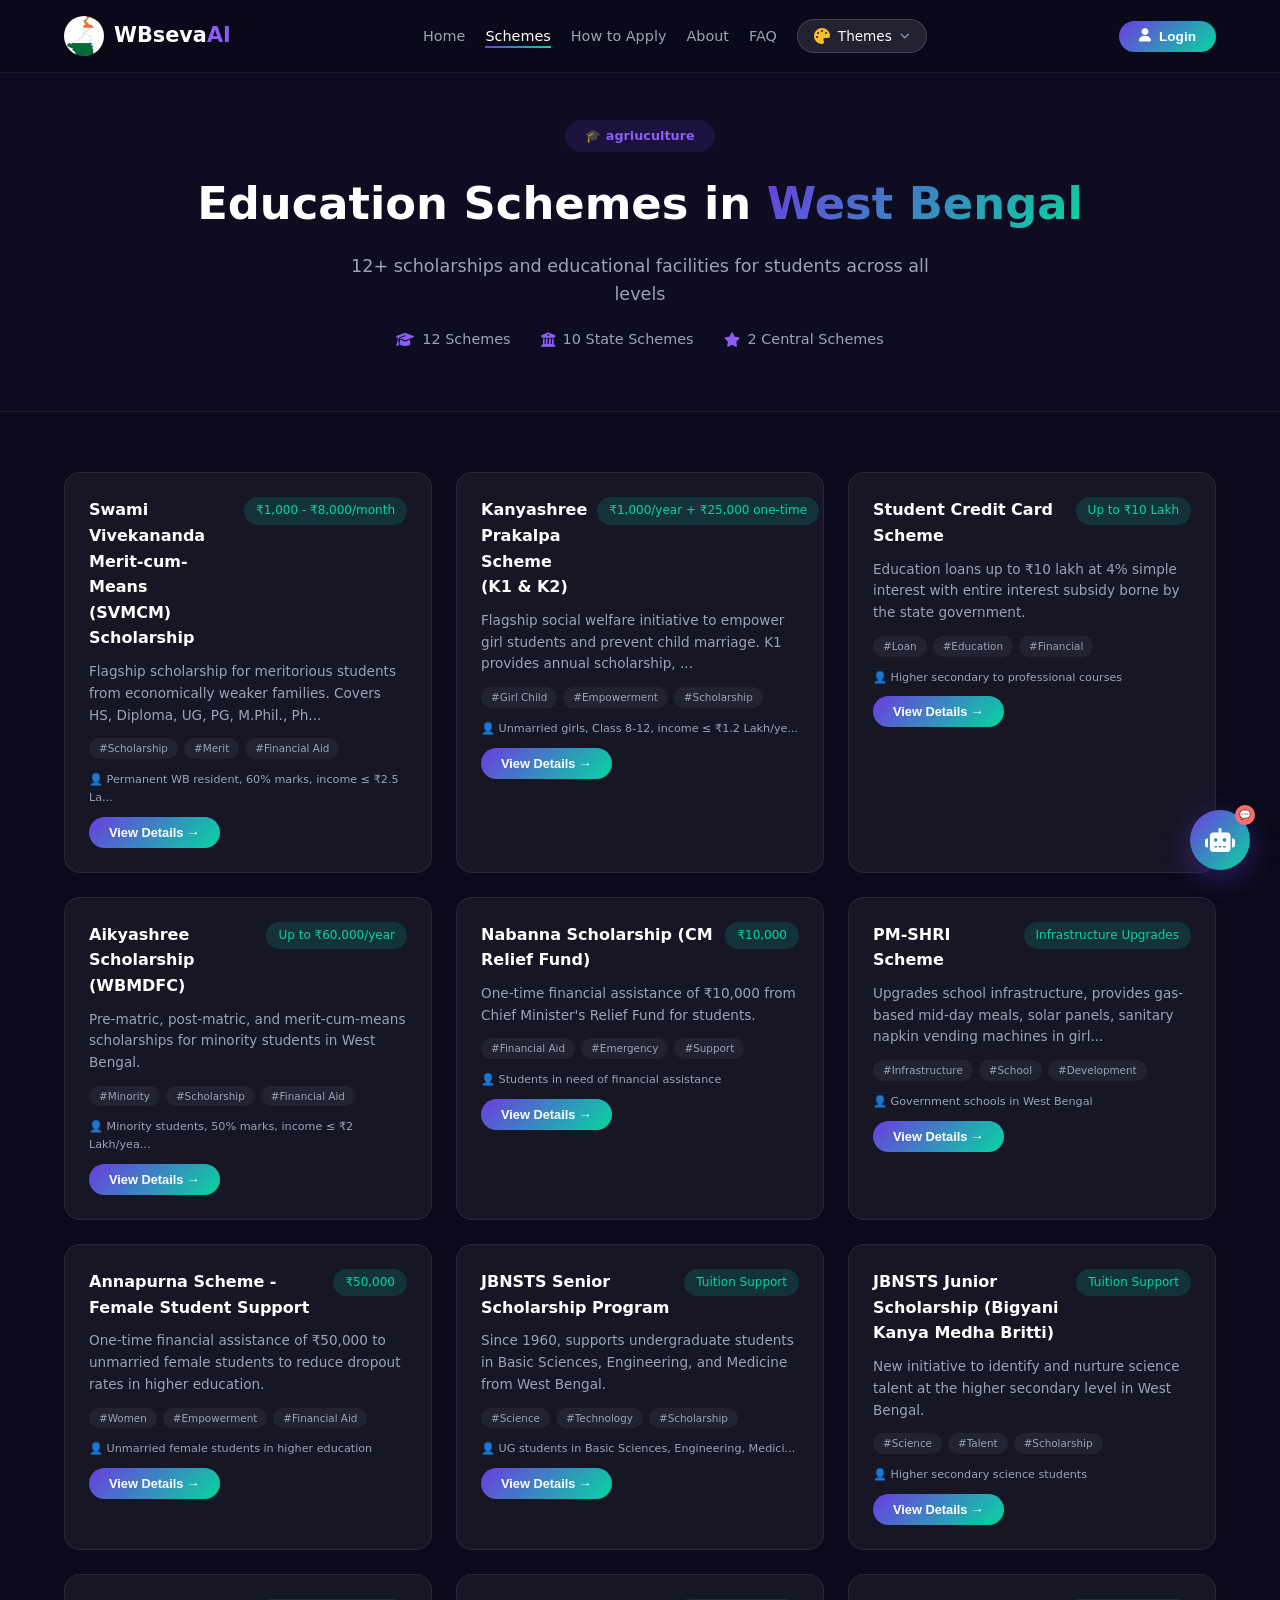
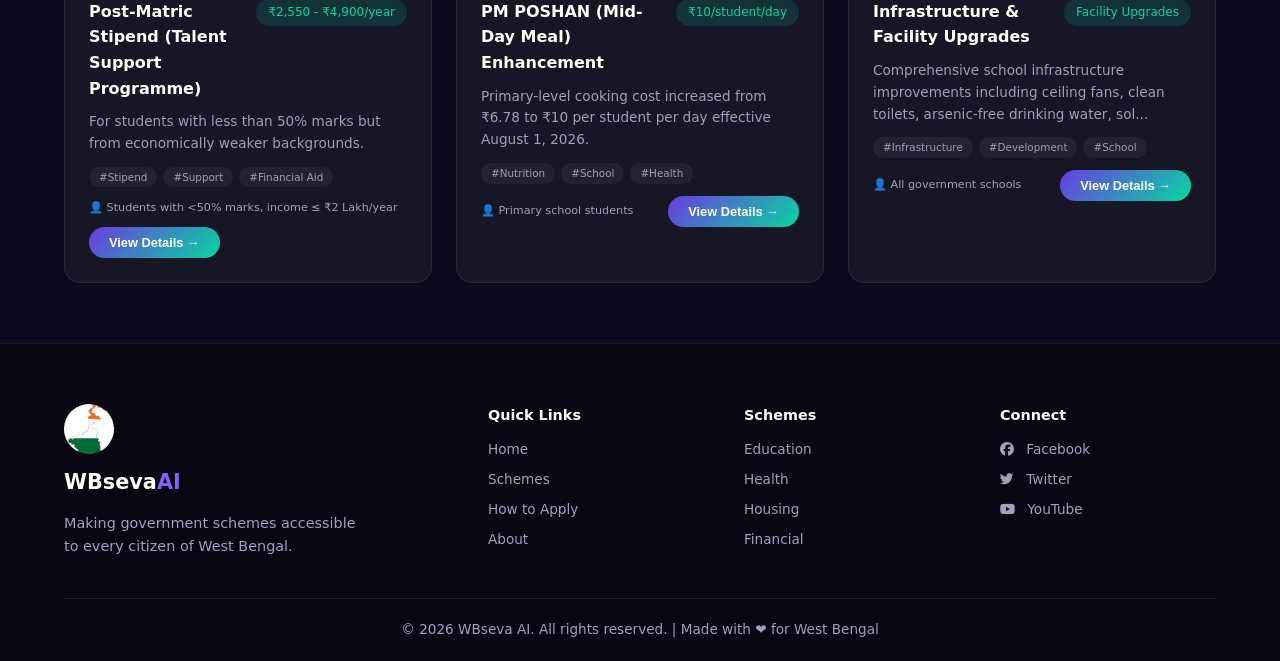
==== commit 987ebcc6: "services" ====
--- a/agriculture-schemes.html
+++ b/agriculture-schemes.html
@@ -3,10 +3,10 @@
 <head>
     <meta charset="UTF-8" />
     <meta name="viewport" content="width=device-width, initial-scale=1.0" />
-    <title>Education Schemes - WBseva AI</title>
+    <title>agriculture Schemes - WBseva AI</title>
     <link rel="stylesheet" href="https://cdnjs.cloudflare.com/ajax/libs/font-awesome/6.5.0/css/all.min.css" />
     <link rel="stylesheet" href="style.css" />
-    <link rel="stylesheet" href="css/education.css" />
+    <link rel="stylesheet" href="agriculture.css" />
 </head>
 <body>
 
@@ -57,7 +57,7 @@
     <section class="category-hero">
         <div class="container">
             <div class="category-hero-content">
-                <span class="category-badge">🎓 Education</span>
+                <span class="category-badge">🎓 agriuculture </span>
                 <h1>Education Schemes in <span class="gradient-text">West Bengal</span></h1>
                 <p>12+ scholarships and educational facilities for students across all levels</p>
                 <div class="category-stats">
@@ -167,7 +167,7 @@
         </div>
     </footer>
 
-    <script src="js/education.js"></script>
+    <script src="agriculture.js"></script>
     <script src="chatbot.js"></script>
 </body>
 </html>
--- a/agriculture.css
+++ b/agriculture.css
@@ -0,0 +1,351 @@
+/* ============================================
+   EDUCATION SCHEMES PAGE STYLES
+   ============================================ */
+
+/* Category Hero */
+.category-hero {
+    padding: 120px 0 60px;
+    background: var(--bg-section);
+    text-align: center;
+    border-bottom: 1px solid var(--border-color);
+}
+
+.category-badge {
+    display: inline-block;
+    background: rgba(108, 60, 225, 0.15);
+    color: var(--primary-light);
+    padding: 6px 20px;
+    border-radius: 50px;
+    font-size: 0.8rem;
+    font-weight: 600;
+    margin-bottom: 16px;
+}
+
+.category-hero h1 {
+    font-size: 2.8rem;
+    font-weight: 800;
+    margin-bottom: 12px;
+}
+
+.category-hero p {
+    font-size: 1.1rem;
+    color: var(--text-gray);
+    max-width: 600px;
+    margin: 0 auto 20px;
+}
+
+.category-stats {
+    display: flex;
+    justify-content: center;
+    gap: 30px;
+    flex-wrap: wrap;
+}
+
+.category-stats span {
+    font-size: 0.9rem;
+    color: var(--text-gray);
+    display: flex;
+    align-items: center;
+    gap: 8px;
+}
+
+.category-stats i {
+    color: var(--primary-light);
+}
+
+/* Schemes Grid */
+.schemes-grid-section {
+    padding: 60px 0;
+}
+
+.schemes-grid {
+    display: grid;
+    grid-template-columns: repeat(auto-fill, minmax(340px, 1fr));
+    gap: 24px;
+}
+
+/* Scheme Card */
+.scheme-card {
+    background: var(--bg-card);
+    border: 1px solid var(--border-color);
+    border-radius: var(--radius);
+    padding: 24px;
+    cursor: pointer;
+    transition: var(--transition);
+    animation: fadeInUp 0.5s ease forwards;
+    opacity: 0;
+    transform: translateY(20px);
+}
+
+.scheme-card:hover {
+    transform: translateY(-5px);
+    border-color: var(--primary);
+    box-shadow: 0 20px 60px rgba(108, 60, 225, 0.15);
+}
+
+.scheme-card-header {
+    display: flex;
+    justify-content: space-between;
+    align-items: flex-start;
+    margin-bottom: 10px;
+}
+
+.scheme-card-header h3 {
+    font-size: 1rem;
+    font-weight: 700;
+    color: var(--text-white);
+    flex: 1;
+    margin-right: 10px;
+}
+
+.scheme-card-amount {
+    font-size: 0.75rem;
+    background: rgba(6, 214, 160, 0.15);
+    color: #06D6A0;
+    padding: 4px 12px;
+    border-radius: 50px;
+    white-space: nowrap;
+}
+
+.scheme-card p {
+    font-size: 0.85rem;
+    color: var(--text-gray);
+    line-height: 1.6;
+    margin-bottom: 12px;
+}
+
+.scheme-card-tags {
+    display: flex;
+    gap: 6px;
+    flex-wrap: wrap;
+    margin-bottom: 12px;
+}
+
+.scheme-card-tags span {
+    font-size: 0.65rem;
+    color: var(--text-gray);
+    background: rgba(255, 255, 255, 0.05);
+    padding: 2px 10px;
+    border-radius: 50px;
+}
+
+.scheme-card-footer {
+    display: flex;
+    justify-content: space-between;
+    align-items: center;
+    flex-wrap: wrap;
+    gap: 10px;
+}
+
+.scheme-card-eligibility {
+    font-size: 0.7rem;
+    color: var(--text-gray);
+}
+
+.view-detail-btn {
+    background: var(--primary-gradient);
+    color: white;
+    border: none;
+    padding: 8px 20px;
+    border-radius: 50px;
+    font-weight: 600;
+    cursor: pointer;
+    transition: var(--transition);
+    font-size: 0.8rem;
+}
+
+.view-detail-btn:hover {
+    transform: scale(1.05);
+    box-shadow: 0 8px 25px rgba(108, 60, 225, 0.3);
+}
+
+/* Modal */
+.scheme-modal {
+    position: fixed;
+    top: 0;
+    left: 0;
+    right: 0;
+    bottom: 0;
+    background: rgba(0, 0, 0, 0.8);
+    z-index: 9999;
+    display: flex;
+    align-items: center;
+    justify-content: center;
+    padding: 20px;
+    animation: fadeIn 0.3s ease;
+}
+
+.scheme-modal-content {
+    background: var(--bg-dark);
+    border: 1px solid var(--border-color);
+    border-radius: var(--radius);
+    max-width: 700px;
+    width: 100%;
+    max-height: 90vh;
+    overflow-y: auto;
+    padding: 40px;
+    position: relative;
+    animation: slideUp 0.3s ease;
+}
+
+@keyframes slideUp {
+    from { opacity: 0; transform: translateY(30px); }
+    to { opacity: 1; transform: translateY(0); }
+}
+
+.modal-close {
+    position: absolute;
+    top: 16px;
+    right: 16px;
+    background: rgba(255, 255, 255, 0.05);
+    border: 1px solid var(--border-color);
+    color: var(--text-gray);
+    width: 36px;
+    height: 36px;
+    border-radius: 50%;
+    cursor: pointer;
+    transition: var(--transition);
+    font-size: 1.2rem;
+}
+
+.modal-close:hover {
+    background: rgba(255, 255, 255, 0.1);
+    color: var(--text-white);
+}
+
+/* Modal Content */
+.modal-scheme-title {
+    font-size: 1.5rem;
+    font-weight: 800;
+    color: var(--text-white);
+    margin-bottom: 8px;
+    padding-right: 40px;
+}
+
+.modal-scheme-meta {
+    display: flex;
+    gap: 12px;
+    flex-wrap: wrap;
+    margin-bottom: 20px;
+}
+
+.modal-scheme-meta span {
+    font-size: 0.8rem;
+    color: var(--text-gray);
+}
+
+.modal-scheme-meta .modal-amount {
+    color: #06D6A0;
+    font-weight: 600;
+}
+
+.modal-section {
+    margin-bottom: 20px;
+}
+
+.modal-section h4 {
+    font-size: 1rem;
+    color: var(--text-white);
+    margin-bottom: 6px;
+}
+
+.modal-section p {
+    color: var(--text-gray);
+    line-height: 1.7;
+}
+
+.modal-section ul {
+    list-style: none;
+    padding: 0;
+}
+
+.modal-section ul li {
+    padding: 6px 0;
+    color: var(--text-gray);
+    display: flex;
+    align-items: center;
+    gap: 10px;
+    border-bottom: 1px solid var(--border-color);
+}
+
+.modal-section ul li::before {
+    content: '✓';
+    color: #06D6A0;
+    font-weight: 700;
+}
+
+.modal-actions {
+    display: flex;
+    gap: 12px;
+    margin-top: 20px;
+    flex-wrap: wrap;
+}
+
+.modal-apply-btn {
+    background: var(--primary-gradient);
+    color: white;
+    border: none;
+    padding: 12px 30px;
+    border-radius: 50px;
+    font-weight: 600;
+    cursor: pointer;
+    transition: var(--transition);
+    text-decoration: none;
+    display: inline-flex;
+    align-items: center;
+    gap: 8px;
+}
+
+.modal-apply-btn:hover {
+    transform: translateY(-2px);
+    box-shadow: 0 8px 30px rgba(108, 60, 225, 0.4);
+}
+
+.modal-save-btn,
+.modal-share-btn {
+    padding: 12px 24px;
+    border-radius: 50px;
+    border: 1px solid var(--border-color);
+    background: rgba(255, 255, 255, 0.05);
+    color: var(--text-gray);
+    cursor: pointer;
+    transition: var(--transition);
+    font-family: inherit;
+    font-size: 0.85rem;
+    display: inline-flex;
+    align-items: center;
+    gap: 8px;
+}
+
+.modal-save-btn:hover {
+    border-color: var(--primary);
+    color: var(--primary-light);
+}
+
+.modal-share-btn:hover {
+    border-color: #3B82F6;
+    color: #3B82F6;
+}
+
+/* Responsive */
+@media (max-width: 768px) {
+    .category-hero h1 {
+        font-size: 2rem;
+    }
+
+    .schemes-grid {
+        grid-template-columns: 1fr;
+    }
+
+    .scheme-modal-content {
+        padding: 24px;
+    }
+
+    .modal-scheme-title {
+        font-size: 1.2rem;
+    }
+
+    .modal-actions {
+        flex-direction: column;
+    }
+}
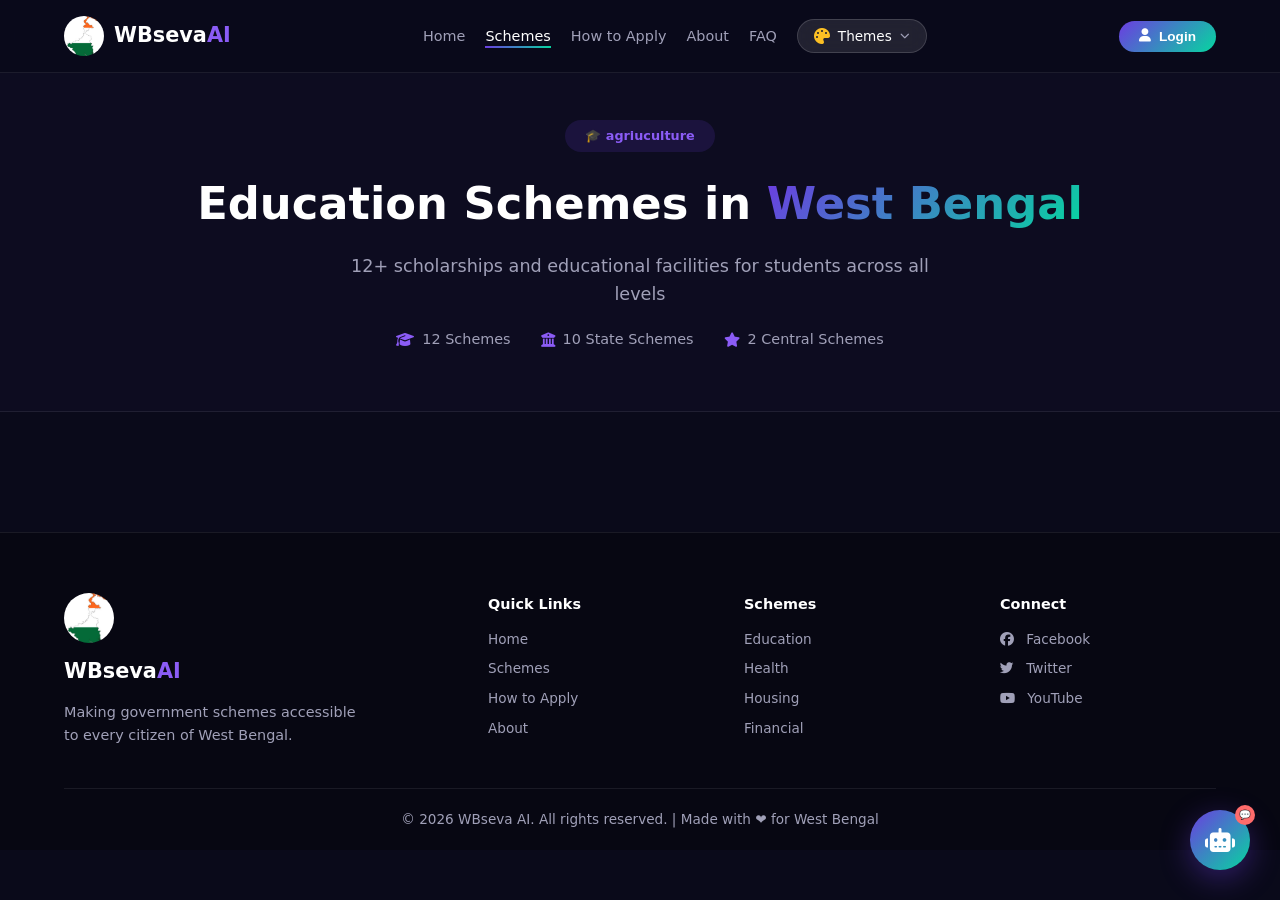
==== commit 2e83a942: "agriculture function" ====
--- a/agriculture-schemes.html
+++ b/agriculture-schemes.html
@@ -167,7 +167,8 @@
         </div>
     </footer>
 
-    <script src="agriculture.js"></script>
-    <script src="chatbot.js"></script>
+<!-- At the bottom of agriculture-schemes.html -->
+<script src="js/agriculture.js"></script>
+<script src="chatbot.js"></script>
 </body>
 </html>
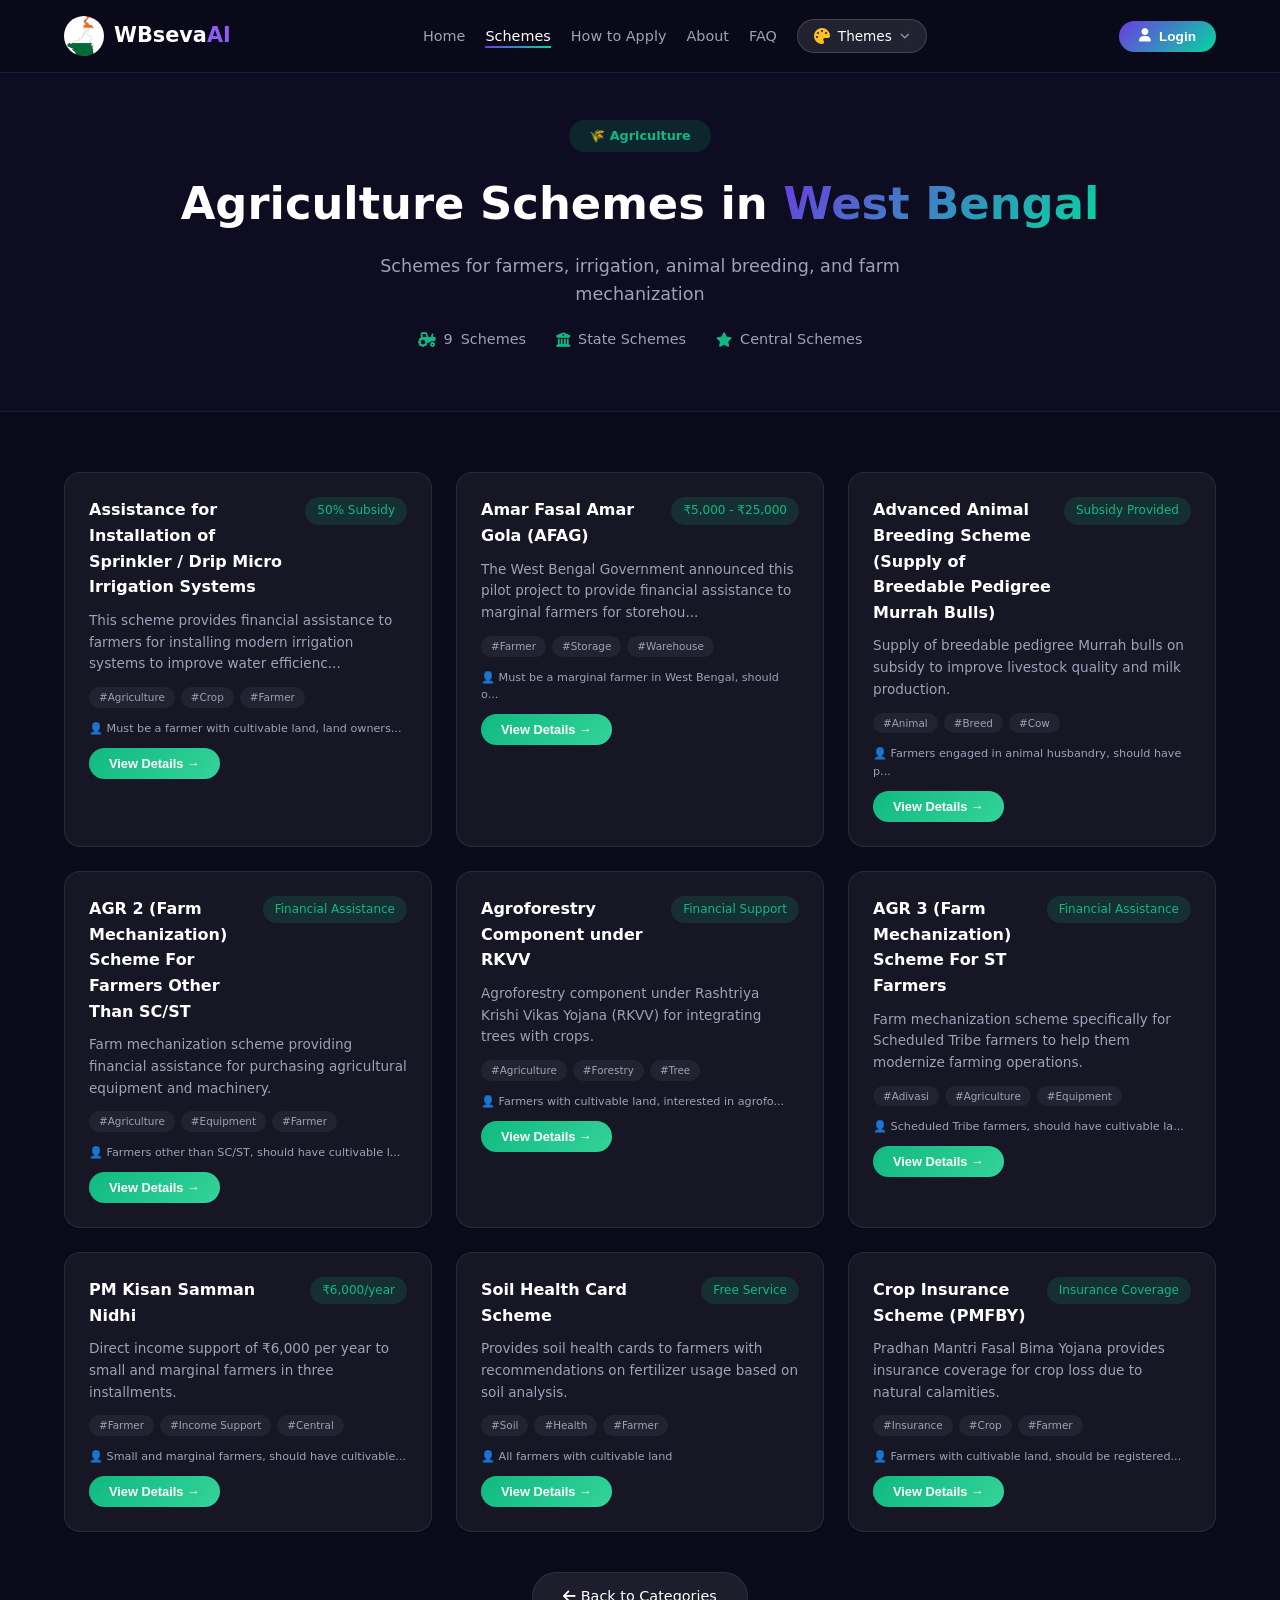
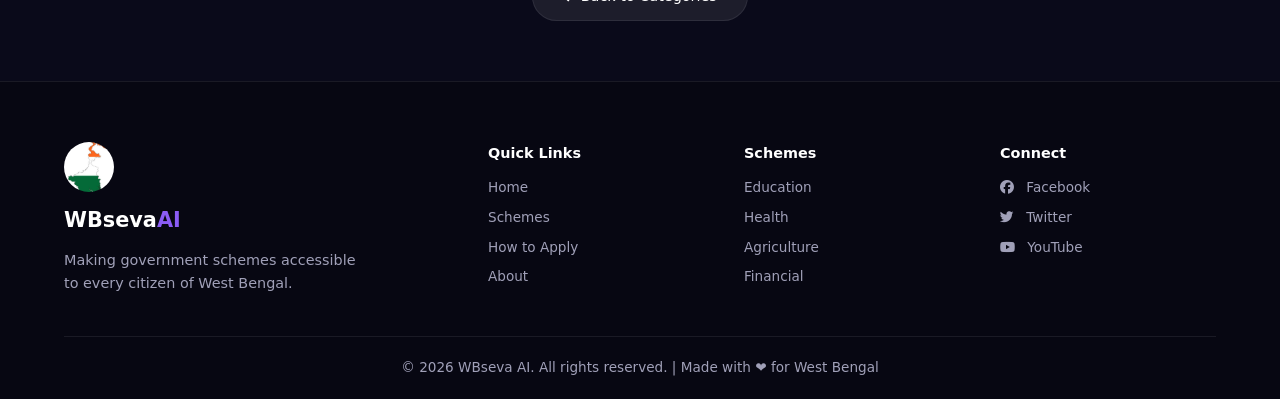
==== commit 0eb9f7bf: "slove pagging problem" ====
--- a/agriculture-schemes.html
+++ b/agriculture-schemes.html
@@ -3,14 +3,329 @@
 <head>
     <meta charset="UTF-8" />
     <meta name="viewport" content="width=device-width, initial-scale=1.0" />
-    <title>agriculture Schemes - WBseva AI</title>
+    <title>Agriculture Schemes - WBseva AI</title>
     <link rel="stylesheet" href="https://cdnjs.cloudflare.com/ajax/libs/font-awesome/6.5.0/css/all.min.css" />
     <link rel="stylesheet" href="style.css" />
-    <link rel="stylesheet" href="agriculture.css" />
+    <style>
+        /* ===== PAGE STYLES ===== */
+        .category-hero {
+            padding: 120px 0 60px;
+            background: var(--bg-section);
+            text-align: center;
+            border-bottom: 1px solid var(--border-color);
+        }
+        .category-badge {
+            display: inline-block;
+            background: rgba(16, 185, 129, 0.15);
+            color: #10B981;
+            padding: 6px 20px;
+            border-radius: 50px;
+            font-size: 0.8rem;
+            font-weight: 600;
+            margin-bottom: 16px;
+        }
+        .category-hero h1 {
+            font-size: 2.8rem;
+            font-weight: 800;
+            margin-bottom: 12px;
+        }
+        .category-hero p {
+            font-size: 1.1rem;
+            color: var(--text-gray);
+            max-width: 600px;
+            margin: 0 auto 20px;
+        }
+        .category-stats {
+            display: flex;
+            justify-content: center;
+            gap: 30px;
+            flex-wrap: wrap;
+        }
+        .category-stats span {
+            font-size: 0.9rem;
+            color: var(--text-gray);
+            display: flex;
+            align-items: center;
+            gap: 8px;
+        }
+        .category-stats i {
+            color: #10B981;
+        }
+        .schemes-grid-section {
+            padding: 60px 0;
+        }
+        .schemes-grid {
+            display: grid;
+            grid-template-columns: repeat(auto-fill, minmax(340px, 1fr));
+            gap: 24px;
+        }
+        .scheme-card {
+            background: var(--bg-card);
+            border: 1px solid var(--border-color);
+            border-radius: var(--radius);
+            padding: 24px;
+            cursor: pointer;
+            transition: var(--transition);
+        }
+        .scheme-card:hover {
+            transform: translateY(-5px);
+            border-color: #10B981;
+            box-shadow: 0 20px 60px rgba(16, 185, 129, 0.15);
+        }
+        .scheme-card-header {
+            display: flex;
+            justify-content: space-between;
+            align-items: flex-start;
+            margin-bottom: 10px;
+        }
+        .scheme-card-header h3 {
+            font-size: 1rem;
+            font-weight: 700;
+            color: var(--text-white);
+            flex: 1;
+            margin-right: 10px;
+        }
+        .scheme-card-amount {
+            font-size: 0.75rem;
+            background: rgba(16, 185, 129, 0.15);
+            color: #10B981;
+            padding: 4px 12px;
+            border-radius: 50px;
+            white-space: nowrap;
+        }
+        .scheme-card p {
+            font-size: 0.85rem;
+            color: var(--text-gray);
+            line-height: 1.6;
+            margin-bottom: 12px;
+        }
+        .scheme-card-tags {
+            display: flex;
+            gap: 6px;
+            flex-wrap: wrap;
+            margin-bottom: 12px;
+        }
+        .scheme-card-tags span {
+            font-size: 0.65rem;
+            color: var(--text-gray);
+            background: rgba(255, 255, 255, 0.05);
+            padding: 2px 10px;
+            border-radius: 50px;
+        }
+        .scheme-card-footer {
+            display: flex;
+            justify-content: space-between;
+            align-items: center;
+            flex-wrap: wrap;
+            gap: 10px;
+        }
+        .scheme-card-eligibility {
+            font-size: 0.7rem;
+            color: var(--text-gray);
+        }
+        .view-detail-btn {
+            background: linear-gradient(135deg, #10B981, #34D399);
+            color: white;
+            border: none;
+            padding: 8px 20px;
+            border-radius: 50px;
+            font-weight: 600;
+            cursor: pointer;
+            transition: var(--transition);
+            font-size: 0.8rem;
+        }
+        .view-detail-btn:hover {
+            transform: scale(1.05);
+            box-shadow: 0 8px 25px rgba(16, 185, 129, 0.3);
+        }
+        .scheme-modal {
+            position: fixed;
+            top: 0;
+            left: 0;
+            right: 0;
+            bottom: 0;
+            background: rgba(0, 0, 0, 0.8);
+            z-index: 9999;
+            display: none;
+            align-items: center;
+            justify-content: center;
+            padding: 20px;
+        }
+        .scheme-modal-content {
+            background: var(--bg-dark);
+            border: 1px solid var(--border-color);
+            border-radius: var(--radius);
+            max-width: 700px;
+            width: 100%;
+            max-height: 90vh;
+            overflow-y: auto;
+            padding: 40px;
+            position: relative;
+            animation: slideUp 0.3s ease;
+        }
+        @keyframes slideUp {
+            from { opacity: 0; transform: translateY(30px); }
+            to { opacity: 1; transform: translateY(0); }
+        }
+        .modal-close {
+            position: absolute;
+            top: 16px;
+            right: 16px;
+            background: rgba(255, 255, 255, 0.05);
+            border: 1px solid var(--border-color);
+            color: var(--text-gray);
+            width: 36px;
+            height: 36px;
+            border-radius: 50%;
+            cursor: pointer;
+            transition: var(--transition);
+            font-size: 1.2rem;
+        }
+        .modal-close:hover {
+            background: rgba(255, 255, 255, 0.1);
+            color: var(--text-white);
+        }
+        .modal-scheme-title {
+            font-size: 1.5rem;
+            font-weight: 800;
+            color: var(--text-white);
+            margin-bottom: 8px;
+            padding-right: 40px;
+        }
+        .modal-scheme-meta {
+            display: flex;
+            gap: 12px;
+            flex-wrap: wrap;
+            margin-bottom: 20px;
+        }
+        .modal-scheme-meta span {
+            font-size: 0.8rem;
+            color: var(--text-gray);
+        }
+        .modal-scheme-meta .modal-amount {
+            color: #10B981;
+            font-weight: 600;
+        }
+        .modal-section {
+            margin-bottom: 20px;
+        }
+        .modal-section h4 {
+            font-size: 1rem;
+            color: var(--text-white);
+            margin-bottom: 6px;
+        }
+        .modal-section p {
+            color: var(--text-gray);
+            line-height: 1.7;
+        }
+        .modal-section ul {
+            list-style: none;
+            padding: 0;
+        }
+        .modal-section ul li {
+            padding: 6px 0;
+            color: var(--text-gray);
+            display: flex;
+            align-items: center;
+            gap: 10px;
+            border-bottom: 1px solid var(--border-color);
+        }
+        .modal-section ul li::before {
+            content: '✓';
+            color: #10B981;
+            font-weight: 700;
+        }
+        .modal-actions {
+            display: flex;
+            gap: 12px;
+            margin-top: 20px;
+            flex-wrap: wrap;
+        }
+        .modal-apply-btn {
+            background: linear-gradient(135deg, #10B981, #34D399);
+            color: white;
+            border: none;
+            padding: 12px 30px;
+            border-radius: 50px;
+            font-weight: 600;
+            cursor: pointer;
+            transition: var(--transition);
+            text-decoration: none;
+            display: inline-flex;
+            align-items: center;
+            gap: 8px;
+        }
+        .modal-apply-btn:hover {
+            transform: translateY(-2px);
+            box-shadow: 0 8px 30px rgba(16, 185, 129, 0.4);
+        }
+        .modal-save-btn,
+        .modal-share-btn {
+            padding: 12px 24px;
+            border-radius: 50px;
+            border: 1px solid var(--border-color);
+            background: rgba(255, 255, 255, 0.05);
+            color: var(--text-gray);
+            cursor: pointer;
+            transition: var(--transition);
+            font-family: inherit;
+            font-size: 0.85rem;
+            display: inline-flex;
+            align-items: center;
+            gap: 8px;
+        }
+        .modal-save-btn:hover {
+            border-color: #10B981;
+            color: #10B981;
+        }
+        .modal-share-btn:hover {
+            border-color: #3B82F6;
+            color: #3B82F6;
+        }
+        .back-to-categories {
+            margin-top: 40px;
+            text-align: center;
+        }
+        .back-btn {
+            background: rgba(255, 255, 255, 0.08);
+            border: 1px solid var(--border-color);
+            color: var(--text-white);
+            padding: 12px 30px;
+            border-radius: 50px;
+            font-size: 0.9rem;
+            cursor: pointer;
+            transition: var(--transition);
+            font-family: inherit;
+            text-decoration: none;
+            display: inline-block;
+        }
+        .back-btn:hover {
+            background: rgba(255, 255, 255, 0.15);
+            transform: translateY(-2px);
+        }
+        .no-schemes {
+            text-align: center;
+            padding: 60px 20px;
+            color: var(--text-gray);
+        }
+        .no-schemes i {
+            font-size: 3rem;
+            color: #FF6B6B;
+            display: block;
+            margin-bottom: 16px;
+        }
+        @media (max-width: 768px) {
+            .category-hero h1 { font-size: 2rem; }
+            .schemes-grid { grid-template-columns: 1fr; }
+            .scheme-modal-content { padding: 24px; }
+            .modal-scheme-title { font-size: 1.2rem; }
+            .modal-actions { flex-direction: column; }
+        }
+    </style>
 </head>
 <body>
 
-    <!-- ========== NAVBAR ========== -->
+    <!-- ===== NAVBAR ===== -->
     <nav class="navbar">
         <div class="nav-container">
             <div class="nav-brand">
@@ -23,7 +338,6 @@
                 <li><a href="index.html#how-to-apply">How to Apply</a></li>
                 <li><a href="index.html#about">About</a></li>
                 <li><a href="index.html#faq">FAQ</a></li>
-                <!-- Theme Button -->
                 <li class="theme-nav-item">
                     <button class="theme-btn" id="themeToggleBtn">
                         <i class="fas fa-palette"></i>
@@ -31,9 +345,7 @@
                         <i class="fas fa-chevron-down theme-arrow-icon"></i>
                     </button>
                     <ul class="theme-dropdown" id="themeDropdown">
-                        <li data-theme="default" class="active">
-                            <span class="theme-color default"></span> Default
-                        </li>
+                        <li data-theme="default" class="active"><span class="theme-color default"></span> Default</li>
                         <li data-theme="blue"><span class="theme-color blue"></span> Blue</li>
                         <li data-theme="green"><span class="theme-color green"></span> Green</li>
                         <li data-theme="purple"><span class="theme-color purple"></span> Purple</li>
@@ -53,83 +365,45 @@
         </div>
     </nav>
 
-    <!-- ========== CATEGORY HEADER ========== -->
+    <!-- ===== CATEGORY HERO ===== -->
     <section class="category-hero">
         <div class="container">
             <div class="category-hero-content">
-                <span class="category-badge">🎓 agriuculture </span>
-                <h1>Education Schemes in <span class="gradient-text">West Bengal</span></h1>
-                <p>12+ scholarships and educational facilities for students across all levels</p>
+                <span class="category-badge">🌾 Agriculture</span>
+                <h1>Agriculture Schemes in <span class="gradient-text">West Bengal</span></h1>
+                <p>Schemes for farmers, irrigation, animal breeding, and farm mechanization</p>
                 <div class="category-stats">
-                    <span><i class="fas fa-graduation-cap"></i> 12 Schemes</span>
-                    <span><i class="fas fa-building-columns"></i> 10 State Schemes</span>
-                    <span><i class="fas fa-star"></i> 2 Central Schemes</span>
+                    <span><i class="fas fa-tractor"></i> <span id="totalSchemes">0</span> Schemes</span>
+                    <span><i class="fas fa-building-columns"></i> State Schemes</span>
+                    <span><i class="fas fa-star"></i> Central Schemes</span>
                 </div>
             </div>
         </div>
     </section>
 
-    <!-- ========== SCHEMES GRID ========== -->
+    <!-- ===== SCHEMES GRID ===== -->
     <section class="schemes-grid-section">
         <div class="container">
             <div class="schemes-grid" id="schemesGrid">
-                <!-- Schemes will be loaded dynamically -->
+                <!-- Schemes will be loaded here -->
+            </div>
+            <div class="back-to-categories">
+                <a href="index.html#schemes" class="back-btn">
+                    <i class="fas fa-arrow-left"></i> Back to Categories
+                </a>
             </div>
         </div>
     </section>
 
-    <!-- ========== SCHEME DETAIL MODAL ========== -->
-    <div class="scheme-modal" id="schemeModal" style="display:none;">
+    <!-- ===== SCHEME MODAL ===== -->
+    <div class="scheme-modal" id="schemeModal">
         <div class="scheme-modal-content">
             <button class="modal-close" onclick="closeModal()">&times;</button>
-            <div id="modalBody">
-                <!-- Scheme details will be loaded here -->
-            </div>
+            <div id="modalBody"></div>
         </div>
     </div>
 
-    <!-- ========== CHATBOT ========== -->
-    <div class="chatbot-toggle" id="chatbotToggle">
-        <i class="fas fa-robot"></i>
-        <span class="chat-notification">💬</span>
-    </div>
-
-    <div class="chatbot-container" id="chatbotContainer">
-        <div class="chatbot-header">
-            <div class="chatbot-header-info">
-                <img src="wbmap.png" alt="WBseva AI" class="chatbot-avatar" />
-                <div>
-                    <h4>WBseva AI Assistant</h4>
-                    <p>Online • Chat with me! 😊</p>
-                </div>
-            </div>
-            <button class="chatbot-close" id="chatbotClose">
-                <i class="fas fa-times"></i>
-            </button>
-        </div>
-        <div class="chatbot-messages" id="chatbotMessages">
-            <div class="chat-message bot">
-                <div class="message-avatar">
-                    <img src="wbmap.png" alt="WBseva" />
-                </div>
-                <div class="message-content">
-                    <p>👋 Hello! I'm WBseva AI Assistant. Ask me about education schemes!</p>
-                    <span class="message-time">Just now</span>
-                </div>
-            </div>
-        </div>
-        <div class="chatbot-suggestions" id="chatSuggestions">
-            <button class="suggestion-btn" data-msg="Tell me about SVMCM">🎓 SVMCM Scholarship</button>
-            <button class="suggestion-btn" data-msg="Tell me about Kanyashree">👧 Kanyashree Scheme</button>
-            <button class="suggestion-btn" data-msg="Tell me about Student Credit Card">💳 Student Credit Card</button>
-        </div>
-        <div class="chatbot-input">
-            <input type="text" placeholder="Type your message..." id="chatInput" />
-            <button id="chatSendBtn"><i class="fas fa-paper-plane"></i></button>
-        </div>
-    </div>
-
-    <!-- ========== FOOTER ========== -->
+    <!-- ===== FOOTER ===== -->
     <footer class="footer">
         <div class="container">
             <div class="footer-content">
@@ -150,7 +424,7 @@
                         <h4>Schemes</h4>
                         <a href="education-schemes.html">Education</a>
                         <a href="health-schemes.html">Health</a>
-                        <a href="housing-schemes.html">Housing</a>
+                        <a href="agriculture-schemes.html">Agriculture</a>
                         <a href="financial-schemes.html">Financial</a>
                     </div>
                     <div>
@@ -167,8 +441,429 @@
         </div>
     </footer>
 
-<!-- At the bottom of agriculture-schemes.html -->
-<script src="js/agriculture.js"></script>
-<script src="chatbot.js"></script>
+    <!-- ===== SCRIPTS ===== -->
+    <script>
+        // ============================================
+        // AGRICULTURE SCHEMES DATA
+        // ============================================
+        var agricultureSchemes = [
+            {
+                id: 'agri-1',
+                title: 'Assistance for Installation of Sprinkler / Drip Micro Irrigation Systems',
+                category: 'Agriculture',
+                amount: '50% Subsidy',
+                state: 'West Bengal',
+                level: 'State',
+                eligibility: 'Must be a farmer with cultivable land, land ownership documents required, should have bank account, should have Kisan Credit Card',
+                description: 'This scheme provides financial assistance to farmers for installing modern irrigation systems to improve water efficiency and crop yield.',
+                applyLink: 'https://www.wb.gov.in/irrigation-scheme',
+                tags: ['Agriculture', 'Crop', 'Farmer', 'Irrigation'],
+                benefits: [
+                    '50% subsidy on irrigation equipment',
+                    'Technical support and training',
+                    'Water conservation benefits',
+                    'Increased crop productivity'
+                ],
+                documents: [
+                    'Land Ownership Documents',
+                    'Aadhaar Card',
+                    'Bank Account Details',
+                    'Kisan Credit Card',
+                    'Passport Size Photo'
+                ]
+            },
+            {
+                id: 'agri-2',
+                title: 'Amar Fasal Amar Gola (AFAG)',
+                category: 'Agriculture',
+                amount: '₹5,000 - ₹25,000',
+                state: 'West Bengal',
+                level: 'State',
+                eligibility: 'Must be a marginal farmer in West Bengal, should own Kisan Credit Card, land holding less than 2 hectares',
+                description: 'The West Bengal Government announced this pilot project to provide financial assistance to marginal farmers for storehouses and vending carts.',
+                applyLink: 'https://www.wb.gov.in/amar-fasal-amar-gola',
+                tags: ['Farmer', 'Storage', 'Warehouse', 'Vending'],
+                benefits: [
+                    '₹5,000 to ₹25,000 for warehouses',
+                    '₹10,000 flat for vending carts',
+                    'Direct bank transfer',
+                    'Support for direct selling'
+                ],
+                documents: [
+                    'Land Records',
+                    'Aadhaar Card',
+                    'Kisan Credit Card',
+                    'Bank Account Details',
+                    'Passport Size Photo'
+                ]
+            },
+            {
+                id: 'agri-3',
+                title: 'Advanced Animal Breeding Scheme (Supply of Breedable Pedigree Murrah Bulls)',
+                category: 'Agriculture',
+                amount: 'Subsidy Provided',
+                state: 'West Bengal',
+                level: 'State',
+                eligibility: 'Farmers engaged in animal husbandry, should have proper animal housing, registered with animal husbandry department',
+                description: 'Supply of breedable pedigree Murrah bulls on subsidy to improve livestock quality and milk production.',
+                applyLink: 'https://www.wb.gov.in/animal-breeding',
+                tags: ['Animal', 'Breed', 'Cow', 'Subsidy'],
+                benefits: [
+                    'Breedable Murrah bulls at subsidized rates',
+                    'Improved milk production',
+                    'Better livestock quality',
+                    'Income generation'
+                ],
+                documents: [
+                    'Aadhaar Card',
+                    'Animal Husbandry Registration',
+                    'Bank Account Details',
+                    'Land Documents',
+                    'Passport Size Photo'
+                ]
+            },
+            {
+                id: 'agri-4',
+                title: 'AGR 2 (Farm Mechanization) Scheme For Farmers Other Than SC/ST',
+                category: 'Agriculture',
+                amount: 'Financial Assistance',
+                state: 'West Bengal',
+                level: 'State',
+                eligibility: 'Farmers other than SC/ST, should have cultivable land, should be registered farmer',
+                description: 'Farm mechanization scheme providing financial assistance for purchasing agricultural equipment and machinery.',
+                applyLink: 'https://www.wb.gov.in/farm-mechanization',
+                tags: ['Agriculture', 'Equipment', 'Farmer', 'Mechanization'],
+                benefits: [
+                    'Financial assistance for farm equipment',
+                    'Subsidy on machinery purchase',
+                    'Improved farming efficiency',
+                    'Reduced labor costs'
+                ],
+                documents: [
+                    'Aadhaar Card',
+                    'Land Ownership Documents',
+                    'Bank Account Details',
+                    'Farmer Registration',
+                    'Passport Size Photo'
+                ]
+            },
+            {
+                id: 'agri-5',
+                title: 'Agroforestry Component under RKVV',
+                category: 'Agriculture',
+                amount: 'Financial Support',
+                state: 'West Bengal',
+                level: 'State',
+                eligibility: 'Farmers with cultivable land, interested in agroforestry, should be registered farmer',
+                description: 'Agroforestry component under Rashtriya Krishi Vikas Yojana (RKVV) for integrating trees with crops.',
+                applyLink: 'https://www.wb.gov.in/agroforestry',
+                tags: ['Agriculture', 'Forestry', 'Tree', 'Crop'],
+                benefits: [
+                    'Financial support for agroforestry',
+                    'Sustainable farming practices',
+                    'Additional income from trees',
+                    'Environmental benefits'
+                ],
+                documents: [
+                    'Aadhaar Card',
+                    'Land Ownership Documents',
+                    'Bank Account Details',
+                    'Farmer Registration',
+                    'Passport Size Photo'
+                ]
+            },
+            {
+                id: 'agri-6',
+                title: 'AGR 3 (Farm Mechanization) Scheme For ST Farmers',
+                category: 'Agriculture',
+                amount: 'Financial Assistance',
+                state: 'West Bengal',
+                level: 'State',
+                eligibility: 'Scheduled Tribe farmers, should have cultivable land, should be registered farmer',
+                description: 'Farm mechanization scheme specifically for Scheduled Tribe farmers to help them modernize farming operations.',
+                applyLink: 'https://www.wb.gov.in/farm-mechanization-st',
+                tags: ['Adivasi', 'Agriculture', 'Equipment', 'Farmer'],
+                benefits: [
+                    'Financial assistance for farm equipment',
+                    'Special subsidy for ST farmers',
+                    'Improved farming efficiency',
+                    'Modernization of agriculture'
+                ],
+                documents: [
+                    'Aadhaar Card',
+                    'ST Certificate',
+                    'Land Ownership Documents',
+                    'Bank Account Details',
+                    'Farmer Registration'
+                ]
+            },
+            {
+                id: 'agri-7',
+                title: 'PM Kisan Samman Nidhi',
+                category: 'Agriculture',
+                amount: '₹6,000/year',
+                state: 'All India',
+                level: 'Central',
+                eligibility: 'Small and marginal farmers, should have cultivable land, should be registered farmer',
+                description: 'Direct income support of ₹6,000 per year to small and marginal farmers in three installments.',
+                applyLink: 'https://pmkisan.gov.in',
+                tags: ['Farmer', 'Income Support', 'Central'],
+                benefits: [
+                    '₹6,000 per year direct benefit',
+                    'Three installments per year',
+                    'Direct bank transfer',
+                    'Support for small farmers'
+                ],
+                documents: [
+                    'Aadhaar Card',
+                    'Land Ownership Documents',
+                    'Bank Account Details',
+                    'Farmer Registration',
+                    'Passport Size Photo'
+                ]
+            },
+            {
+                id: 'agri-8',
+                title: 'Soil Health Card Scheme',
+                category: 'Agriculture',
+                amount: 'Free Service',
+                state: 'All India',
+                level: 'Central',
+                eligibility: 'All farmers with cultivable land',
+                description: 'Provides soil health cards to farmers with recommendations on fertilizer usage based on soil analysis.',
+                applyLink: 'https://soilhealth.dac.gov.in',
+                tags: ['Soil', 'Health', 'Farmer', 'Testing'],
+                benefits: [
+                    'Free soil testing',
+                    'Soil health card',
+                    'Fertilizer recommendations',
+                    'Improved crop yield'
+                ],
+                documents: [
+                    'Aadhaar Card',
+                    'Land Ownership Documents',
+                    'Farmer Registration'
+                ]
+            },
+            {
+                id: 'agri-9',
+                title: 'Crop Insurance Scheme (PMFBY)',
+                category: 'Agriculture',
+                amount: 'Insurance Coverage',
+                state: 'All India',
+                level: 'Central',
+                eligibility: 'Farmers with cultivable land, should be registered farmer',
+                description: 'Pradhan Mantri Fasal Bima Yojana provides insurance coverage for crop loss due to natural calamities.',
+                applyLink: 'https://pmfby.gov.in',
+                tags: ['Insurance', 'Crop', 'Farmer', 'Protection'],
+                benefits: [
+                    'Insurance for crop loss',
+                    'Low premium rates',
+                    'Protection against natural calamities',
+                    'Financial security'
+                ],
+                documents: [
+                    'Aadhaar Card',
+                    'Land Ownership Documents',
+                    'Bank Account Details',
+                    'Farmer Registration',
+                    'Crop Details'
+                ]
+            }
+        ];
+
+        console.log('🌾 Agriculture schemes loaded:', agricultureSchemes.length);
+
+        // ============================================
+        // RENDER SCHEMES
+        // ============================================
+        function renderSchemes() {
+            var grid = document.getElementById('schemesGrid');
+            if (!grid) return;
+
+            if (agricultureSchemes.length === 0) {
+                grid.innerHTML = `
+                    <div class="no-schemes" style="grid-column: 1/-1;">
+                        <i class="fas fa-tractor"></i>
+                        <h3>No Agriculture Schemes Found</h3>
+                        <p>Please check back later for updated schemes.</p>
+                    </div>
+                `;
+                return;
+            }
+
+            grid.innerHTML = agricultureSchemes.map(function(scheme, index) {
+                return `
+                    <div class="scheme-card">
+                        <div class="scheme-card-header">
+                            <h3>${scheme.title}</h3>
+                            <span class="scheme-card-amount">${scheme.amount}</span>
+                        </div>
+                        <p>${scheme.description.substring(0, 120)}${scheme.description.length > 120 ? '...' : ''}</p>
+                        <div class="scheme-card-tags">
+                            ${scheme.tags.slice(0, 3).map(function(tag) { return `<span>#${tag}</span>`; }).join('')}
+                        </div>
+                        <div class="scheme-card-footer">
+                            <span class="scheme-card-eligibility">👤 ${scheme.eligibility.substring(0, 50)}${scheme.eligibility.length > 50 ? '...' : ''}</span>
+                            <button class="view-detail-btn" onclick="openModal('${scheme.id}')">
+                                View Details →
+                            </button>
+                        </div>
+                    </div>
+                `;
+            }).join('');
+
+            // Update total count
+            var totalEl = document.getElementById('totalSchemes');
+            if (totalEl) totalEl.textContent = agricultureSchemes.length;
+        }
+
+        // ============================================
+        // MODAL FUNCTIONS
+        // ============================================
+        function openModal(schemeId) {
+            var scheme = agricultureSchemes.find(function(s) { return s.id === schemeId; });
+            if (!scheme) return;
+
+            var modal = document.getElementById('schemeModal');
+            var modalBody = document.getElementById('modalBody');
+
+            modalBody.innerHTML = `
+                <h2 class="modal-scheme-title">${scheme.title}</h2>
+                <div class="modal-scheme-meta">
+                    <span>📂 ${scheme.category}</span>
+                    <span class="modal-amount">💰 ${scheme.amount}</span>
+                    <span>📍 ${scheme.state}</span>
+                    <span>🏷️ ${scheme.level}</span>
+                </div>
+                <div class="modal-section">
+                    <h4>📋 Description</h4>
+                    <p>${scheme.description}</p>
+                </div>
+                <div class="modal-section">
+                    <h4>✅ Eligibility</h4>
+                    <p>${scheme.eligibility}</p>
+                </div>
+                <div class="modal-section">
+                    <h4>🎯 Benefits</h4>
+                    <ul>${scheme.benefits.map(function(b) { return `<li>${b}</li>`; }).join('')}</ul>
+                </div>
+                <div class="modal-section">
+                    <h4>📄 Required Documents</h4>
+                    <ul>${scheme.documents.map(function(d) { return `<li>${d}</li>`; }).join('')}</ul>
+                </div>
+                <div class="modal-actions">
+                    <a href="${scheme.applyLink}" target="_blank" class="modal-apply-btn">
+                        <i class="fas fa-external-link-alt"></i> Apply Now
+                    </a>
+                    <button class="modal-save-btn" onclick="saveScheme('${scheme.id}')">
+                        <i class="fas fa-bookmark"></i> Save
+                    </button>
+                    <button class="modal-share-btn" onclick="shareScheme('${scheme.id}')">
+                        <i class="fas fa-share-alt"></i> Share
+                    </button>
+                </div>
+            `;
+
+            modal.style.display = 'flex';
+            document.body.style.overflow = 'hidden';
+        }
+
+        function closeModal() {
+            document.getElementById('schemeModal').style.display = 'none';
+            document.body.style.overflow = 'auto';
+        }
+
+        document.getElementById('schemeModal').addEventListener('click', function(e) {
+            if (e.target === this) closeModal();
+        });
+
+        document.addEventListener('keydown', function(e) {
+            if (e.key === 'Escape') closeModal();
+        });
+
+        // ============================================
+        // SAVE & SHARE
+        // ============================================
+        function saveScheme(schemeId) {
+            var scheme = agricultureSchemes.find(function(s) { return s.id === schemeId; });
+            if (!scheme) return;
+            var saved = JSON.parse(localStorage.getItem('savedSchemes') || '[]');
+            if (!saved.includes(schemeId)) {
+                saved.push(schemeId);
+                localStorage.setItem('savedSchemes', JSON.stringify(saved));
+                alert('✅ "' + scheme.title + '" saved successfully!');
+            } else {
+                alert('⚠️ "' + scheme.title + '" is already saved.');
+            }
+        }
+
+        function shareScheme(schemeId) {
+            var scheme = agricultureSchemes.find(function(s) { return s.id === schemeId; });
+            if (!scheme) return;
+            var shareText = '🌾 ' + scheme.title + '\n💰 ' + scheme.amount + '\n✅ ' + scheme.eligibility + '\n🔗 ' + scheme.applyLink;
+            if (navigator.share) {
+                navigator.share({ title: scheme.title, text: shareText, url: scheme.applyLink }).catch(function() {});
+            } else {
+                navigator.clipboard.writeText(shareText).then(function() {
+                    alert('✅ Scheme details copied to clipboard!');
+                }).catch(function() {
+                    prompt('Copy this:', shareText);
+                });
+            }
+        }
+
+        // ============================================
+        // THEME SWITCHER
+        // ============================================
+        var themeBtn = document.getElementById('themeToggleBtn');
+        var themeDropdown = document.getElementById('themeDropdown');
+        var themeOptions = document.querySelectorAll('.theme-dropdown li');
+
+        if (themeBtn) {
+            themeBtn.addEventListener('click', function(e) {
+                e.stopPropagation();
+                themeDropdown.classList.toggle('active');
+                this.classList.toggle('active');
+            });
+        }
+
+        document.addEventListener('click', function(e) {
+            if (!themeDropdown.contains(e.target) && !themeBtn.contains(e.target)) {
+                themeDropdown.classList.remove('active');
+                themeBtn.classList.remove('active');
+            }
+        });
+
+        function applyTheme(theme) {
+            var root = document.documentElement;
+            root.classList.remove('theme-blue', 'theme-green', 'theme-purple', 'theme-orange', 'theme-pink', 'theme-red', 'theme-teal');
+            if (theme !== 'default') root.classList.add('theme-' + theme);
+            themeOptions.forEach(function(opt) {
+                opt.classList.remove('active');
+                if (opt.dataset.theme === theme) opt.classList.add('active');
+            });
+            localStorage.setItem('wbseva-theme', theme);
+        }
+
+        var savedTheme = localStorage.getItem('wbseva-theme') || 'default';
+        applyTheme(savedTheme);
+
+        themeOptions.forEach(function(option) {
+            option.addEventListener('click', function() {
+                applyTheme(this.dataset.theme);
+                themeDropdown.classList.remove('active');
+                themeBtn.classList.remove('active');
+            });
+        });
+
+        // ============================================
+        // INITIALIZE
+        // ============================================
+        document.addEventListener('DOMContentLoaded', function() {
+            renderSchemes();
+            console.log('✅ Agriculture page loaded successfully!');
+        });
+    </script>
 </body>
 </html>
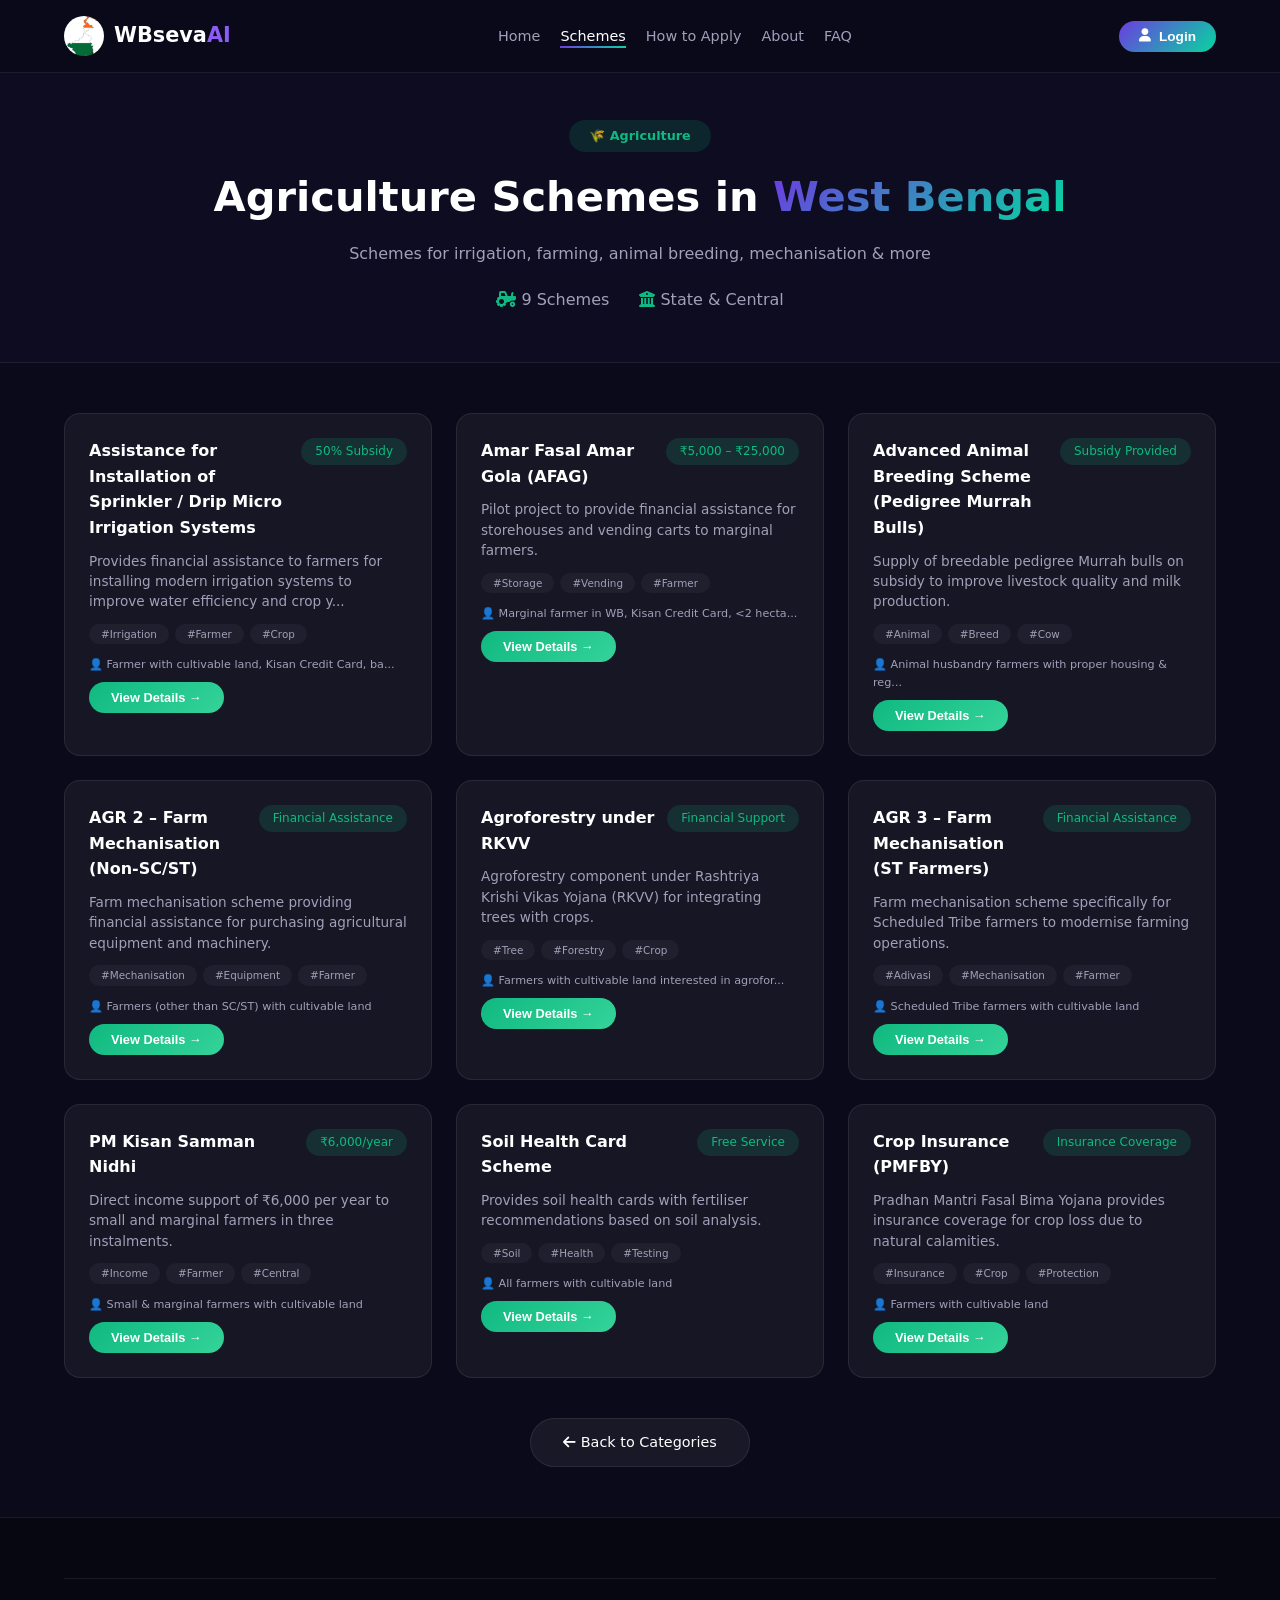
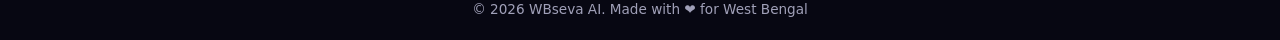
==== commit 204eafb9: "agriculture feature add" ====
--- a/agriculture-schemes.html
+++ b/agriculture-schemes.html
@@ -1,869 +1,749 @@
 <!DOCTYPE html>
 <html lang="en">
 <head>
-    <meta charset="UTF-8" />
-    <meta name="viewport" content="width=device-width, initial-scale=1.0" />
-    <title>Agriculture Schemes - WBseva AI</title>
-    <link rel="stylesheet" href="https://cdnjs.cloudflare.com/ajax/libs/font-awesome/6.5.0/css/all.min.css" />
-    <link rel="stylesheet" href="style.css" />
-    <style>
-        /* ===== PAGE STYLES ===== */
-        .category-hero {
-            padding: 120px 0 60px;
-            background: var(--bg-section);
-            text-align: center;
-            border-bottom: 1px solid var(--border-color);
-        }
-        .category-badge {
-            display: inline-block;
-            background: rgba(16, 185, 129, 0.15);
-            color: #10B981;
-            padding: 6px 20px;
-            border-radius: 50px;
-            font-size: 0.8rem;
-            font-weight: 600;
-            margin-bottom: 16px;
-        }
-        .category-hero h1 {
-            font-size: 2.8rem;
-            font-weight: 800;
-            margin-bottom: 12px;
-        }
-        .category-hero p {
-            font-size: 1.1rem;
-            color: var(--text-gray);
-            max-width: 600px;
-            margin: 0 auto 20px;
-        }
-        .category-stats {
-            display: flex;
-            justify-content: center;
-            gap: 30px;
-            flex-wrap: wrap;
-        }
-        .category-stats span {
-            font-size: 0.9rem;
-            color: var(--text-gray);
-            display: flex;
-            align-items: center;
-            gap: 8px;
-        }
-        .category-stats i {
-            color: #10B981;
-        }
-        .schemes-grid-section {
-            padding: 60px 0;
-        }
-        .schemes-grid {
-            display: grid;
-            grid-template-columns: repeat(auto-fill, minmax(340px, 1fr));
-            gap: 24px;
-        }
-        .scheme-card {
-            background: var(--bg-card);
-            border: 1px solid var(--border-color);
-            border-radius: var(--radius);
-            padding: 24px;
-            cursor: pointer;
-            transition: var(--transition);
-        }
-        .scheme-card:hover {
-            transform: translateY(-5px);
-            border-color: #10B981;
-            box-shadow: 0 20px 60px rgba(16, 185, 129, 0.15);
-        }
-        .scheme-card-header {
-            display: flex;
-            justify-content: space-between;
-            align-items: flex-start;
-            margin-bottom: 10px;
-        }
-        .scheme-card-header h3 {
-            font-size: 1rem;
-            font-weight: 700;
-            color: var(--text-white);
-            flex: 1;
-            margin-right: 10px;
-        }
-        .scheme-card-amount {
-            font-size: 0.75rem;
-            background: rgba(16, 185, 129, 0.15);
-            color: #10B981;
-            padding: 4px 12px;
-            border-radius: 50px;
-            white-space: nowrap;
-        }
-        .scheme-card p {
-            font-size: 0.85rem;
-            color: var(--text-gray);
-            line-height: 1.6;
-            margin-bottom: 12px;
-        }
-        .scheme-card-tags {
-            display: flex;
-            gap: 6px;
-            flex-wrap: wrap;
-            margin-bottom: 12px;
-        }
-        .scheme-card-tags span {
-            font-size: 0.65rem;
-            color: var(--text-gray);
-            background: rgba(255, 255, 255, 0.05);
-            padding: 2px 10px;
-            border-radius: 50px;
-        }
-        .scheme-card-footer {
-            display: flex;
-            justify-content: space-between;
-            align-items: center;
-            flex-wrap: wrap;
-            gap: 10px;
-        }
-        .scheme-card-eligibility {
-            font-size: 0.7rem;
-            color: var(--text-gray);
-        }
-        .view-detail-btn {
-            background: linear-gradient(135deg, #10B981, #34D399);
-            color: white;
-            border: none;
-            padding: 8px 20px;
-            border-radius: 50px;
-            font-weight: 600;
-            cursor: pointer;
-            transition: var(--transition);
-            font-size: 0.8rem;
-        }
-        .view-detail-btn:hover {
-            transform: scale(1.05);
-            box-shadow: 0 8px 25px rgba(16, 185, 129, 0.3);
-        }
-        .scheme-modal {
-            position: fixed;
-            top: 0;
-            left: 0;
-            right: 0;
-            bottom: 0;
-            background: rgba(0, 0, 0, 0.8);
-            z-index: 9999;
-            display: none;
-            align-items: center;
-            justify-content: center;
-            padding: 20px;
-        }
-        .scheme-modal-content {
-            background: var(--bg-dark);
-            border: 1px solid var(--border-color);
-            border-radius: var(--radius);
-            max-width: 700px;
-            width: 100%;
-            max-height: 90vh;
-            overflow-y: auto;
-            padding: 40px;
-            position: relative;
-            animation: slideUp 0.3s ease;
-        }
-        @keyframes slideUp {
-            from { opacity: 0; transform: translateY(30px); }
-            to { opacity: 1; transform: translateY(0); }
-        }
-        .modal-close {
-            position: absolute;
-            top: 16px;
-            right: 16px;
-            background: rgba(255, 255, 255, 0.05);
-            border: 1px solid var(--border-color);
-            color: var(--text-gray);
-            width: 36px;
-            height: 36px;
-            border-radius: 50%;
-            cursor: pointer;
-            transition: var(--transition);
-            font-size: 1.2rem;
-        }
-        .modal-close:hover {
-            background: rgba(255, 255, 255, 0.1);
-            color: var(--text-white);
-        }
-        .modal-scheme-title {
-            font-size: 1.5rem;
-            font-weight: 800;
-            color: var(--text-white);
-            margin-bottom: 8px;
-            padding-right: 40px;
-        }
-        .modal-scheme-meta {
-            display: flex;
-            gap: 12px;
-            flex-wrap: wrap;
-            margin-bottom: 20px;
-        }
-        .modal-scheme-meta span {
-            font-size: 0.8rem;
-            color: var(--text-gray);
-        }
-        .modal-scheme-meta .modal-amount {
-            color: #10B981;
-            font-weight: 600;
-        }
-        .modal-section {
-            margin-bottom: 20px;
-        }
-        .modal-section h4 {
-            font-size: 1rem;
-            color: var(--text-white);
-            margin-bottom: 6px;
-        }
-        .modal-section p {
-            color: var(--text-gray);
-            line-height: 1.7;
-        }
-        .modal-section ul {
-            list-style: none;
-            padding: 0;
-        }
-        .modal-section ul li {
-            padding: 6px 0;
-            color: var(--text-gray);
-            display: flex;
-            align-items: center;
-            gap: 10px;
-            border-bottom: 1px solid var(--border-color);
-        }
-        .modal-section ul li::before {
-            content: '✓';
-            color: #10B981;
-            font-weight: 700;
-        }
-        .modal-actions {
-            display: flex;
-            gap: 12px;
-            margin-top: 20px;
-            flex-wrap: wrap;
-        }
-        .modal-apply-btn {
-            background: linear-gradient(135deg, #10B981, #34D399);
-            color: white;
-            border: none;
-            padding: 12px 30px;
-            border-radius: 50px;
-            font-weight: 600;
-            cursor: pointer;
-            transition: var(--transition);
-            text-decoration: none;
-            display: inline-flex;
-            align-items: center;
-            gap: 8px;
-        }
-        .modal-apply-btn:hover {
-            transform: translateY(-2px);
-            box-shadow: 0 8px 30px rgba(16, 185, 129, 0.4);
-        }
-        .modal-save-btn,
-        .modal-share-btn {
-            padding: 12px 24px;
-            border-radius: 50px;
-            border: 1px solid var(--border-color);
-            background: rgba(255, 255, 255, 0.05);
-            color: var(--text-gray);
-            cursor: pointer;
-            transition: var(--transition);
-            font-family: inherit;
-            font-size: 0.85rem;
-            display: inline-flex;
-            align-items: center;
-            gap: 8px;
-        }
-        .modal-save-btn:hover {
-            border-color: #10B981;
-            color: #10B981;
-        }
-        .modal-share-btn:hover {
-            border-color: #3B82F6;
-            color: #3B82F6;
-        }
-        .back-to-categories {
-            margin-top: 40px;
-            text-align: center;
-        }
-        .back-btn {
-            background: rgba(255, 255, 255, 0.08);
-            border: 1px solid var(--border-color);
-            color: var(--text-white);
-            padding: 12px 30px;
-            border-radius: 50px;
-            font-size: 0.9rem;
-            cursor: pointer;
-            transition: var(--transition);
-            font-family: inherit;
-            text-decoration: none;
-            display: inline-block;
-        }
-        .back-btn:hover {
-            background: rgba(255, 255, 255, 0.15);
-            transform: translateY(-2px);
-        }
-        .no-schemes {
-            text-align: center;
-            padding: 60px 20px;
-            color: var(--text-gray);
-        }
-        .no-schemes i {
-            font-size: 3rem;
-            color: #FF6B6B;
-            display: block;
-            margin-bottom: 16px;
-        }
-        @media (max-width: 768px) {
-            .category-hero h1 { font-size: 2rem; }
-            .schemes-grid { grid-template-columns: 1fr; }
-            .scheme-modal-content { padding: 24px; }
-            .modal-scheme-title { font-size: 1.2rem; }
-            .modal-actions { flex-direction: column; }
-        }
-    </style>
+  <meta charset="UTF-8" />
+  <meta name="viewport" content="width=device-width, initial-scale=1.0" />
+  <title>Agriculture Schemes - WBseva AI</title>
+  <link rel="stylesheet" href="https://cdnjs.cloudflare.com/ajax/libs/font-awesome/6.5.0/css/all.min.css" />
+  <link rel="stylesheet" href="style.css" />
+  <style>
+    /* ----- Hero Section ----- */
+    .category-hero {
+      padding: 120px 0 50px;
+      text-align: center;
+      background: var(--bg-section);
+      border-bottom: 1px solid var(--border-color);
+    }
+    .category-badge {
+      background: rgba(16, 185, 129, 0.15);
+      color: #10b981;
+      padding: 6px 20px;
+      border-radius: 50px;
+      font-size: 0.8rem;
+      font-weight: 600;
+      display: inline-block;
+      margin-bottom: 12px;
+    }
+    .category-hero h1 {
+      font-size: 2.6rem;
+      font-weight: 800;
+    }
+    .category-hero p {
+      color: var(--text-gray);
+      max-width: 600px;
+      margin: 10px auto 20px;
+    }
+    .category-stats {
+      display: flex;
+      justify-content: center;
+      gap: 30px;
+      flex-wrap: wrap;
+      color: var(--text-gray);
+    }
+    .category-stats i {
+      color: #10b981;
+    }
+
+    /* ----- Schemes Grid ----- */
+    .schemes-grid-section {
+      padding: 50px 0;
+    }
+    .schemes-grid {
+      display: grid;
+      grid-template-columns: repeat(auto-fill, minmax(320px, 1fr));
+      gap: 24px;
+    }
+
+    /* ----- Scheme Card ----- */
+    .scheme-card {
+      background: var(--bg-card);
+      border: 1px solid var(--border-color);
+      border-radius: var(--radius);
+      padding: 24px;
+      transition: 0.3s ease;
+      cursor: pointer;
+    }
+    .scheme-card:hover {
+      transform: translateY(-6px);
+      border-color: #10b981;
+      box-shadow: 0 20px 40px rgba(16, 185, 129, 0.15);
+    }
+    .scheme-card-header {
+      display: flex;
+      justify-content: space-between;
+      align-items: flex-start;
+      gap: 10px;
+    }
+    .scheme-card-header h3 {
+      font-size: 1rem;
+      font-weight: 700;
+      color: var(--text-white);
+      flex: 1;
+    }
+    .scheme-card-amount {
+      background: rgba(16, 185, 129, 0.15);
+      color: #10b981;
+      padding: 4px 14px;
+      border-radius: 50px;
+      font-size: 0.75rem;
+      white-space: nowrap;
+    }
+    .scheme-card p {
+      color: var(--text-gray);
+      font-size: 0.85rem;
+      line-height: 1.5;
+      margin: 10px 0 12px;
+    }
+    .scheme-card-tags {
+      display: flex;
+      flex-wrap: wrap;
+      gap: 6px;
+      margin-bottom: 12px;
+    }
+    .scheme-card-tags span {
+      background: rgba(255,255,255,0.04);
+      color: var(--text-gray);
+      padding: 2px 12px;
+      border-radius: 50px;
+      font-size: 0.65rem;
+    }
+    .scheme-card-footer {
+      display: flex;
+      justify-content: space-between;
+      align-items: center;
+      flex-wrap: wrap;
+      gap: 8px;
+    }
+    .scheme-eligibility {
+      font-size: 0.7rem;
+      color: var(--text-gray);
+    }
+    .view-detail-btn {
+      background: linear-gradient(135deg, #10b981, #34d399);
+      border: none;
+      color: #fff;
+      padding: 8px 22px;
+      border-radius: 50px;
+      font-weight: 600;
+      font-size: 0.8rem;
+      cursor: pointer;
+      transition: 0.3s ease;
+    }
+    .view-detail-btn:hover {
+      transform: scale(1.05);
+      box-shadow: 0 8px 20px rgba(16, 185, 129, 0.3);
+    }
+
+    /* ----- Modal ----- */
+    .scheme-modal {
+      display: none;
+      position: fixed;
+      inset: 0;
+      background: rgba(0,0,0,0.75);
+      z-index: 9999;
+      align-items: center;
+      justify-content: center;
+      padding: 20px;
+    }
+    .scheme-modal-content {
+      background: var(--bg-dark);
+      border: 1px solid var(--border-color);
+      border-radius: var(--radius);
+      max-width: 700px;
+      width: 100%;
+      max-height: 90vh;
+      overflow-y: auto;
+      padding: 40px;
+      position: relative;
+      animation: fadeUp 0.3s ease;
+    }
+    @keyframes fadeUp {
+      from { opacity: 0; transform: translateY(30px); }
+      to { opacity: 1; transform: translateY(0); }
+    }
+    .modal-close {
+      position: absolute;
+      top: 16px;
+      right: 16px;
+      background: rgba(255,255,255,0.05);
+      border: 1px solid var(--border-color);
+      color: var(--text-gray);
+      width: 36px;
+      height: 36px;
+      border-radius: 50%;
+      font-size: 1.3rem;
+      cursor: pointer;
+    }
+    .modal-close:hover {
+      background: rgba(255,255,255,0.12);
+      color: #fff;
+    }
+    .modal-scheme-title {
+      font-size: 1.5rem;
+      font-weight: 800;
+      color: var(--text-white);
+      padding-right: 40px;
+      margin-bottom: 10px;
+    }
+    .modal-scheme-meta {
+      display: flex;
+      flex-wrap: wrap;
+      gap: 16px;
+      margin-bottom: 20px;
+      color: var(--text-gray);
+      font-size: 0.9rem;
+    }
+    .modal-amount {
+      color: #10b981;
+      font-weight: 700;
+    }
+    .modal-section {
+      margin-bottom: 20px;
+    }
+    .modal-section h4 {
+      color: var(--text-white);
+      margin-bottom: 6px;
+    }
+    .modal-section p {
+      color: var(--text-gray);
+      line-height: 1.6;
+    }
+    .modal-section ul {
+      list-style: none;
+      padding: 0;
+    }
+    .modal-section ul li {
+      padding: 6px 0;
+      border-bottom: 1px solid var(--border-color);
+      color: var(--text-gray);
+      display: flex;
+      align-items: center;
+      gap: 10px;
+    }
+    .modal-section ul li::before {
+      content: "✓";
+      color: #10b981;
+      font-weight: 700;
+    }
+    .modal-actions {
+      display: flex;
+      flex-wrap: wrap;
+      gap: 12px;
+      margin-top: 20px;
+    }
+    .modal-apply-btn {
+      background: linear-gradient(135deg, #10b981, #34d399);
+      color: #fff;
+      padding: 12px 30px;
+      border-radius: 50px;
+      text-decoration: none;
+      font-weight: 600;
+      display: inline-flex;
+      align-items: center;
+      gap: 8px;
+    }
+    .modal-apply-btn:hover {
+      transform: translateY(-2px);
+      box-shadow: 0 8px 25px rgba(16, 185, 129, 0.35);
+    }
+    .modal-save-btn,
+    .modal-share-btn {
+      background: rgba(255,255,255,0.05);
+      border: 1px solid var(--border-color);
+      color: var(--text-gray);
+      padding: 12px 24px;
+      border-radius: 50px;
+      font-weight: 500;
+      cursor: pointer;
+      transition: 0.3s ease;
+    }
+    .modal-save-btn:hover {
+      border-color: #10b981;
+      color: #10b981;
+    }
+    .modal-share-btn:hover {
+      border-color: #3b82f6;
+      color: #3b82f6;
+    }
+
+    .back-to-categories {
+      text-align: center;
+      margin-top: 40px;
+    }
+    .back-btn {
+      background: rgba(255,255,255,0.06);
+      border: 1px solid var(--border-color);
+      color: var(--text-white);
+      padding: 12px 32px;
+      border-radius: 50px;
+      display: inline-block;
+      text-decoration: none;
+    }
+    .back-btn:hover {
+      background: rgba(255,255,255,0.12);
+    }
+    .no-schemes {
+      text-align: center;
+      padding: 60px 20px;
+      color: var(--text-gray);
+      grid-column: 1 / -1;
+    }
+    .no-schemes i {
+      font-size: 3rem;
+      color: #ef4444;
+      display: block;
+      margin-bottom: 16px;
+    }
+    @media (max-width: 600px) {
+      .category-hero h1 { font-size: 1.8rem; }
+      .schemes-grid { grid-template-columns: 1fr; }
+      .scheme-modal-content { padding: 24px; }
+    }
+  </style>
 </head>
 <body>
 
-    <!-- ===== NAVBAR ===== -->
-    <nav class="navbar">
-        <div class="nav-container">
-            <div class="nav-brand">
-                <img src="wbmap.png" alt="WBseva" class="nav-logo" />
-                <span>WBseva<span class="brand-highlight">AI</span></span>
-            </div>
-            <ul class="nav-links">
-                <li><a href="index.html">Home</a></li>
-                <li><a href="index.html#schemes" class="active">Schemes</a></li>
-                <li><a href="index.html#how-to-apply">How to Apply</a></li>
-                <li><a href="index.html#about">About</a></li>
-                <li><a href="index.html#faq">FAQ</a></li>
-                <li class="theme-nav-item">
-                    <button class="theme-btn" id="themeToggleBtn">
-                        <i class="fas fa-palette"></i>
-                        <span>Themes</span>
-                        <i class="fas fa-chevron-down theme-arrow-icon"></i>
-                    </button>
-                    <ul class="theme-dropdown" id="themeDropdown">
-                        <li data-theme="default" class="active"><span class="theme-color default"></span> Default</li>
-                        <li data-theme="blue"><span class="theme-color blue"></span> Blue</li>
-                        <li data-theme="green"><span class="theme-color green"></span> Green</li>
-                        <li data-theme="purple"><span class="theme-color purple"></span> Purple</li>
-                        <li data-theme="orange"><span class="theme-color orange"></span> Orange</li>
-                        <li data-theme="pink"><span class="theme-color pink"></span> Pink</li>
-                        <li data-theme="red"><span class="theme-color red"></span> Red</li>
-                        <li data-theme="teal"><span class="theme-color teal"></span> Teal</li>
-                    </ul>
-                </li>
-            </ul>
-            <div class="nav-actions">
-                <button class="btn-login"><i class="fas fa-user"></i> <span>Login</span></button>
-                <button class="nav-toggle" id="navToggle">
-                    <i class="fas fa-bars"></i>
-                </button>
-            </div>
+<!-- ===== NAVBAR ===== -->
+<nav class="navbar">
+  <div class="nav-container">
+    <div class="nav-brand">
+      <img src="wbmap.png" alt="WBseva" class="nav-logo" />
+      <span>WBseva<span class="brand-highlight">AI</span></span>
+    </div>
+    <ul class="nav-links">
+      <li><a href="index.html">Home</a></li>
+      <li><a href="index.html#schemes" class="active">Schemes</a></li>
+      <li><a href="index.html#how-to-apply">How to Apply</a></li>
+      <li><a href="index.html#about">About</a></li>
+      <li><a href="index.html#faq">FAQ</a></li>
+    </ul>
+    <div class="nav-actions">
+      <button class="btn-login"><i class="fas fa-user"></i> Login</button>
+      <button class="nav-toggle" id="navToggle"><i class="fas fa-bars"></i></button>
+    </div>
+  </div>
+</nav>
+
+<!-- ===== HERO ===== -->
+<section class="category-hero">
+  <div class="container">
+    <span class="category-badge">🌾 Agriculture</span>
+    <h1>Agriculture Schemes in <span class="gradient-text">West Bengal</span></h1>
+    <p>Schemes for irrigation, farming, animal breeding, mechanisation & more</p>
+    <div class="category-stats">
+      <span><i class="fas fa-tractor"></i> <span id="schemeCount">0</span> Schemes</span>
+      <span><i class="fas fa-building-columns"></i> State &amp; Central</span>
+    </div>
+  </div>
+</section>
+
+<!-- ===== SCHEMES GRID ===== -->
+<section class="schemes-grid-section">
+  <div class="container">
+    <div class="schemes-grid" id="schemesGrid">
+      <!-- schemes injected via JS -->
+    </div>
+    <div class="back-to-categories">
+      <a href="index.html#schemes" class="back-btn"><i class="fas fa-arrow-left"></i> Back to Categories</a>
+    </div>
+  </div>
+</section>
+
+<!-- ===== MODAL ===== -->
+<div class="scheme-modal" id="schemeModal">
+  <div class="scheme-modal-content">
+    <button class="modal-close" onclick="closeModal()">&times;</button>
+    <div id="modalBody"></div>
+  </div>
+</div>
+
+<!-- ===== FOOTER ===== -->
+<footer class="footer">
+  <div class="container">
+    <div class="footer-bottom">
+      <p>&copy; 2026 WBseva AI. Made with ❤️ for West Bengal</p>
+    </div>
+  </div>
+</footer>
+
+<!-- ============================================================ -->
+<!-- ===== JAVASCRIPT (ALL DATA + RENDER + MODAL) ===== -->
+<!-- ============================================================ -->
+<script>
+  // ==========================================
+  // 1. AGRICULTURE SCHEMES DATA (9 SCHEMES)
+  // ==========================================
+  const agricultureData = [
+    {
+      id: "agri1",
+      title: "Assistance for Installation of Sprinkler / Drip Micro Irrigation Systems",
+      category: "Agriculture",
+      amount: "50% Subsidy",
+      state: "West Bengal",
+      level: "State",
+      eligibility: "Farmer with cultivable land, Kisan Credit Card, bank account",
+      description: "Provides financial assistance to farmers for installing modern irrigation systems to improve water efficiency and crop yield.",
+      applyLink: "https://www.wb.gov.in/irrigation-scheme",
+      tags: ["Irrigation", "Farmer", "Crop", "Water"],
+      benefits: [
+        "50% subsidy on irrigation equipment",
+        "Technical support & training",
+        "Water conservation",
+        "Increased productivity"
+      ],
+      documents: [
+        "Land Ownership Papers",
+        "Aadhaar Card",
+        "Bank Account",
+        "Kisan Credit Card",
+        "Passport Photo"
+      ]
+    },
+    {
+      id: "agri2",
+      title: "Amar Fasal Amar Gola (AFAG)",
+      category: "Agriculture",
+      amount: "₹5,000 – ₹25,000",
+      state: "West Bengal",
+      level: "State",
+      eligibility: "Marginal farmer in WB, Kisan Credit Card, <2 hectares land",
+      description: "Pilot project to provide financial assistance for storehouses and vending carts to marginal farmers.",
+      applyLink: "https://www.wb.gov.in/amar-fasal-amar-gola",
+      tags: ["Storage", "Vending", "Farmer", "Warehouse"],
+      benefits: [
+        "₹5,000–₹25,000 for warehouses",
+        "₹10,000 flat for vending carts",
+        "Direct bank transfer",
+        "Supports direct selling"
+      ],
+      documents: [
+        "Land Records",
+        "Aadhaar Card",
+        "Kisan Credit Card",
+        "Bank Account",
+        "Passport Photo"
+      ]
+    },
+    {
+      id: "agri3",
+      title: "Advanced Animal Breeding Scheme (Pedigree Murrah Bulls)",
+      category: "Agriculture",
+      amount: "Subsidy Provided",
+      state: "West Bengal",
+      level: "State",
+      eligibility: "Animal husbandry farmers with proper housing & registration",
+      description: "Supply of breedable pedigree Murrah bulls on subsidy to improve livestock quality and milk production.",
+      applyLink: "https://www.wb.gov.in/animal-breeding",
+      tags: ["Animal", "Breed", "Cow", "Subsidy"],
+      benefits: [
+        "Breedable Murrah bulls at subsidised rates",
+        "Better milk production",
+        "Improved livestock quality",
+        "Income generation"
+      ],
+      documents: [
+        "Aadhaar Card",
+        "Animal Husbandry Registration",
+        "Bank Account",
+        "Land Documents",
+        "Passport Photo"
+      ]
+    },
+    {
+      id: "agri4",
+      title: "AGR 2 – Farm Mechanisation (Non-SC/ST)",
+      category: "Agriculture",
+      amount: "Financial Assistance",
+      state: "West Bengal",
+      level: "State",
+      eligibility: "Farmers (other than SC/ST) with cultivable land",
+      description: "Farm mechanisation scheme providing financial assistance for purchasing agricultural equipment and machinery.",
+      applyLink: "https://www.wb.gov.in/farm-mechanization",
+      tags: ["Mechanisation", "Equipment", "Farmer", "Tractor"],
+      benefits: [
+        "Financial aid for farm equipment",
+        "Subsidy on machinery",
+        "Improved farming efficiency",
+        "Reduced labour costs"
+      ],
+      documents: [
+        "Aadhaar Card",
+        "Land Ownership Papers",
+        "Bank Account",
+        "Farmer Registration",
+        "Passport Photo"
+      ]
+    },
+    {
+      id: "agri5",
+      title: "Agroforestry under RKVV",
+      category: "Agriculture",
+      amount: "Financial Support",
+      state: "West Bengal",
+      level: "State",
+      eligibility: "Farmers with cultivable land interested in agroforestry",
+      description: "Agroforestry component under Rashtriya Krishi Vikas Yojana (RKVV) for integrating trees with crops.",
+      applyLink: "https://www.wb.gov.in/agroforestry",
+      tags: ["Tree", "Forestry", "Crop", "Sustainability"],
+      benefits: [
+        "Financial support for agroforestry",
+        "Sustainable farming",
+        "Additional income from trees",
+        "Environmental benefits"
+      ],
+      documents: [
+        "Aadhaar Card",
+        "Land Ownership",
+        "Bank Account",
+        "Farmer Registration",
+        "Passport Photo"
+      ]
+    },
+    {
+      id: "agri6",
+      title: "AGR 3 – Farm Mechanisation (ST Farmers)",
+      category: "Agriculture",
+      amount: "Financial Assistance",
+      state: "West Bengal",
+      level: "State",
+      eligibility: "Scheduled Tribe farmers with cultivable land",
+      description: "Farm mechanisation scheme specifically for Scheduled Tribe farmers to modernise farming operations.",
+      applyLink: "https://www.wb.gov.in/farm-mechanization-st",
+      tags: ["Adivasi", "Mechanisation", "Farmer", "Equipment"],
+      benefits: [
+        "Financial aid for farm equipment",
+        "Special subsidy for ST farmers",
+        "Improved efficiency",
+        "Farm modernisation"
+      ],
+      documents: [
+        "Aadhaar Card",
+        "ST Certificate",
+        "Land Papers",
+        "Bank Account",
+        "Farmer Registration"
+      ]
+    },
+    {
+      id: "agri7",
+      title: "PM Kisan Samman Nidhi",
+      category: "Agriculture",
+      amount: "₹6,000/year",
+      state: "All India",
+      level: "Central",
+      eligibility: "Small & marginal farmers with cultivable land",
+      description: "Direct income support of ₹6,000 per year to small and marginal farmers in three instalments.",
+      applyLink: "https://pmkisan.gov.in",
+      tags: ["Income", "Farmer", "Central", "Support"],
+      benefits: [
+        "₹6,000/year direct benefit",
+        "3 instalments/year",
+        "Direct bank transfer",
+        "Support for small farmers"
+      ],
+      documents: [
+        "Aadhaar Card",
+        "Land Ownership",
+        "Bank Account",
+        "Farmer Registration",
+        "Passport Photo"
+      ]
+    },
+    {
+      id: "agri8",
+      title: "Soil Health Card Scheme",
+      category: "Agriculture",
+      amount: "Free Service",
+      state: "All India",
+      level: "Central",
+      eligibility: "All farmers with cultivable land",
+      description: "Provides soil health cards with fertiliser recommendations based on soil analysis.",
+      applyLink: "https://soilhealth.dac.gov.in",
+      tags: ["Soil", "Health", "Testing", "Fertiliser"],
+      benefits: [
+        "Free soil testing",
+        "Soil health card",
+        "Fertiliser recommendations",
+        "Better crop yield"
+      ],
+      documents: [
+        "Aadhaar Card",
+        "Land Ownership",
+        "Farmer Registration"
+      ]
+    },
+    {
+      id: "agri9",
+      title: "Crop Insurance (PMFBY)",
+      category: "Agriculture",
+      amount: "Insurance Coverage",
+      state: "All India",
+      level: "Central",
+      eligibility: "Farmers with cultivable land",
+      description: "Pradhan Mantri Fasal Bima Yojana provides insurance coverage for crop loss due to natural calamities.",
+      applyLink: "https://pmfby.gov.in",
+      tags: ["Insurance", "Crop", "Protection", "Risk"],
+      benefits: [
+        "Crop loss insurance",
+        "Low premium",
+        "Protection against natural calamities",
+        "Financial security"
+      ],
+      documents: [
+        "Aadhaar Card",
+        "Land Ownership",
+        "Bank Account",
+        "Farmer Registration",
+        "Crop Details"
+      ]
+    }
+  ];
+
+  // ==========================================
+  // 2. RENDER SCHEMES
+  // ==========================================
+  function renderSchemes() {
+    const grid = document.getElementById("schemesGrid");
+    if (!grid) return;
+
+    // Update scheme count
+    document.getElementById("schemeCount").innerText = agricultureData.length;
+
+    if (agricultureData.length === 0) {
+      grid.innerHTML = `
+        <div class="no-schemes">
+          <i class="fas fa-tractor"></i>
+          <h3>No Agriculture Schemes Found</h3>
+          <p>Please check back later.</p>
         </div>
-    </nav>
-
-    <!-- ===== CATEGORY HERO ===== -->
-    <section class="category-hero">
-        <div class="container">
-            <div class="category-hero-content">
-                <span class="category-badge">🌾 Agriculture</span>
-                <h1>Agriculture Schemes in <span class="gradient-text">West Bengal</span></h1>
-                <p>Schemes for farmers, irrigation, animal breeding, and farm mechanization</p>
-                <div class="category-stats">
-                    <span><i class="fas fa-tractor"></i> <span id="totalSchemes">0</span> Schemes</span>
-                    <span><i class="fas fa-building-columns"></i> State Schemes</span>
-                    <span><i class="fas fa-star"></i> Central Schemes</span>
-                </div>
-            </div>
+      `;
+      return;
+    }
+
+    grid.innerHTML = agricultureData.map((s, i) => `
+      <div class="scheme-card">
+        <div class="scheme-card-header">
+          <h3>${s.title}</h3>
+          <span class="scheme-card-amount">${s.amount}</span>
         </div>
-    </section>
-
-    <!-- ===== SCHEMES GRID ===== -->
-    <section class="schemes-grid-section">
-        <div class="container">
-            <div class="schemes-grid" id="schemesGrid">
-                <!-- Schemes will be loaded here -->
-            </div>
-            <div class="back-to-categories">
-                <a href="index.html#schemes" class="back-btn">
-                    <i class="fas fa-arrow-left"></i> Back to Categories
-                </a>
-            </div>
+        <p>${s.description.substring(0, 120)}${s.description.length > 120 ? '...' : ''}</p>
+        <div class="scheme-card-tags">
+          ${s.tags.slice(0, 3).map(t => `<span>#${t}</span>`).join('')}
         </div>
-    </section>
-
-    <!-- ===== SCHEME MODAL ===== -->
-    <div class="scheme-modal" id="schemeModal">
-        <div class="scheme-modal-content">
-            <button class="modal-close" onclick="closeModal()">&times;</button>
-            <div id="modalBody"></div>
+        <div class="scheme-card-footer">
+          <span class="scheme-eligibility">👤 ${s.eligibility.substring(0, 50)}${s.eligibility.length > 50 ? '...' : ''}</span>
+          <button class="view-detail-btn" onclick="openModal('${s.id}')">View Details →</button>
         </div>
-    </div>
-
-    <!-- ===== FOOTER ===== -->
-    <footer class="footer">
-        <div class="container">
-            <div class="footer-content">
-                <div class="footer-brand">
-                    <img src="wbmap.png" alt="WBseva" class="footer-logo" />
-                    <span>WBseva<span class="brand-highlight">AI</span></span>
-                    <p>Making government schemes accessible to every citizen of West Bengal.</p>
-                </div>
-                <div class="footer-links">
-                    <div>
-                        <h4>Quick Links</h4>
-                        <a href="index.html">Home</a>
-                        <a href="index.html#schemes">Schemes</a>
-                        <a href="index.html#how-to-apply">How to Apply</a>
-                        <a href="index.html#about">About</a>
-                    </div>
-                    <div>
-                        <h4>Schemes</h4>
-                        <a href="education-schemes.html">Education</a>
-                        <a href="health-schemes.html">Health</a>
-                        <a href="agriculture-schemes.html">Agriculture</a>
-                        <a href="financial-schemes.html">Financial</a>
-                    </div>
-                    <div>
-                        <h4>Connect</h4>
-                        <a href="#"><i class="fab fa-facebook"></i> Facebook</a>
-                        <a href="#"><i class="fab fa-twitter"></i> Twitter</a>
-                        <a href="#"><i class="fab fa-youtube"></i> YouTube</a>
-                    </div>
-                </div>
-            </div>
-            <div class="footer-bottom">
-                <p>&copy; 2026 WBseva AI. All rights reserved. | Made with ❤️ for West Bengal</p>
-            </div>
-        </div>
-    </footer>
-
-    <!-- ===== SCRIPTS ===== -->
-    <script>
-        // ============================================
-        // AGRICULTURE SCHEMES DATA
-        // ============================================
-        var agricultureSchemes = [
-            {
-                id: 'agri-1',
-                title: 'Assistance for Installation of Sprinkler / Drip Micro Irrigation Systems',
-                category: 'Agriculture',
-                amount: '50% Subsidy',
-                state: 'West Bengal',
-                level: 'State',
-                eligibility: 'Must be a farmer with cultivable land, land ownership documents required, should have bank account, should have Kisan Credit Card',
-                description: 'This scheme provides financial assistance to farmers for installing modern irrigation systems to improve water efficiency and crop yield.',
-                applyLink: 'https://www.wb.gov.in/irrigation-scheme',
-                tags: ['Agriculture', 'Crop', 'Farmer', 'Irrigation'],
-                benefits: [
-                    '50% subsidy on irrigation equipment',
-                    'Technical support and training',
-                    'Water conservation benefits',
-                    'Increased crop productivity'
-                ],
-                documents: [
-                    'Land Ownership Documents',
-                    'Aadhaar Card',
-                    'Bank Account Details',
-                    'Kisan Credit Card',
-                    'Passport Size Photo'
-                ]
-            },
-            {
-                id: 'agri-2',
-                title: 'Amar Fasal Amar Gola (AFAG)',
-                category: 'Agriculture',
-                amount: '₹5,000 - ₹25,000',
-                state: 'West Bengal',
-                level: 'State',
-                eligibility: 'Must be a marginal farmer in West Bengal, should own Kisan Credit Card, land holding less than 2 hectares',
-                description: 'The West Bengal Government announced this pilot project to provide financial assistance to marginal farmers for storehouses and vending carts.',
-                applyLink: 'https://www.wb.gov.in/amar-fasal-amar-gola',
-                tags: ['Farmer', 'Storage', 'Warehouse', 'Vending'],
-                benefits: [
-                    '₹5,000 to ₹25,000 for warehouses',
-                    '₹10,000 flat for vending carts',
-                    'Direct bank transfer',
-                    'Support for direct selling'
-                ],
-                documents: [
-                    'Land Records',
-                    'Aadhaar Card',
-                    'Kisan Credit Card',
-                    'Bank Account Details',
-                    'Passport Size Photo'
-                ]
-            },
-            {
-                id: 'agri-3',
-                title: 'Advanced Animal Breeding Scheme (Supply of Breedable Pedigree Murrah Bulls)',
-                category: 'Agriculture',
-                amount: 'Subsidy Provided',
-                state: 'West Bengal',
-                level: 'State',
-                eligibility: 'Farmers engaged in animal husbandry, should have proper animal housing, registered with animal husbandry department',
-                description: 'Supply of breedable pedigree Murrah bulls on subsidy to improve livestock quality and milk production.',
-                applyLink: 'https://www.wb.gov.in/animal-breeding',
-                tags: ['Animal', 'Breed', 'Cow', 'Subsidy'],
-                benefits: [
-                    'Breedable Murrah bulls at subsidized rates',
-                    'Improved milk production',
-                    'Better livestock quality',
-                    'Income generation'
-                ],
-                documents: [
-                    'Aadhaar Card',
-                    'Animal Husbandry Registration',
-                    'Bank Account Details',
-                    'Land Documents',
-                    'Passport Size Photo'
-                ]
-            },
-            {
-                id: 'agri-4',
-                title: 'AGR 2 (Farm Mechanization) Scheme For Farmers Other Than SC/ST',
-                category: 'Agriculture',
-                amount: 'Financial Assistance',
-                state: 'West Bengal',
-                level: 'State',
-                eligibility: 'Farmers other than SC/ST, should have cultivable land, should be registered farmer',
-                description: 'Farm mechanization scheme providing financial assistance for purchasing agricultural equipment and machinery.',
-                applyLink: 'https://www.wb.gov.in/farm-mechanization',
-                tags: ['Agriculture', 'Equipment', 'Farmer', 'Mechanization'],
-                benefits: [
-                    'Financial assistance for farm equipment',
-                    'Subsidy on machinery purchase',
-                    'Improved farming efficiency',
-                    'Reduced labor costs'
-                ],
-                documents: [
-                    'Aadhaar Card',
-                    'Land Ownership Documents',
-                    'Bank Account Details',
-                    'Farmer Registration',
-                    'Passport Size Photo'
-                ]
-            },
-            {
-                id: 'agri-5',
-                title: 'Agroforestry Component under RKVV',
-                category: 'Agriculture',
-                amount: 'Financial Support',
-                state: 'West Bengal',
-                level: 'State',
-                eligibility: 'Farmers with cultivable land, interested in agroforestry, should be registered farmer',
-                description: 'Agroforestry component under Rashtriya Krishi Vikas Yojana (RKVV) for integrating trees with crops.',
-                applyLink: 'https://www.wb.gov.in/agroforestry',
-                tags: ['Agriculture', 'Forestry', 'Tree', 'Crop'],
-                benefits: [
-                    'Financial support for agroforestry',
-                    'Sustainable farming practices',
-                    'Additional income from trees',
-                    'Environmental benefits'
-                ],
-                documents: [
-                    'Aadhaar Card',
-                    'Land Ownership Documents',
-                    'Bank Account Details',
-                    'Farmer Registration',
-                    'Passport Size Photo'
-                ]
-            },
-            {
-                id: 'agri-6',
-                title: 'AGR 3 (Farm Mechanization) Scheme For ST Farmers',
-                category: 'Agriculture',
-                amount: 'Financial Assistance',
-                state: 'West Bengal',
-                level: 'State',
-                eligibility: 'Scheduled Tribe farmers, should have cultivable land, should be registered farmer',
-                description: 'Farm mechanization scheme specifically for Scheduled Tribe farmers to help them modernize farming operations.',
-                applyLink: 'https://www.wb.gov.in/farm-mechanization-st',
-                tags: ['Adivasi', 'Agriculture', 'Equipment', 'Farmer'],
-                benefits: [
-                    'Financial assistance for farm equipment',
-                    'Special subsidy for ST farmers',
-                    'Improved farming efficiency',
-                    'Modernization of agriculture'
-                ],
-                documents: [
-                    'Aadhaar Card',
-                    'ST Certificate',
-                    'Land Ownership Documents',
-                    'Bank Account Details',
-                    'Farmer Registration'
-                ]
-            },
-            {
-                id: 'agri-7',
-                title: 'PM Kisan Samman Nidhi',
-                category: 'Agriculture',
-                amount: '₹6,000/year',
-                state: 'All India',
-                level: 'Central',
-                eligibility: 'Small and marginal farmers, should have cultivable land, should be registered farmer',
-                description: 'Direct income support of ₹6,000 per year to small and marginal farmers in three installments.',
-                applyLink: 'https://pmkisan.gov.in',
-                tags: ['Farmer', 'Income Support', 'Central'],
-                benefits: [
-                    '₹6,000 per year direct benefit',
-                    'Three installments per year',
-                    'Direct bank transfer',
-                    'Support for small farmers'
-                ],
-                documents: [
-                    'Aadhaar Card',
-                    'Land Ownership Documents',
-                    'Bank Account Details',
-                    'Farmer Registration',
-                    'Passport Size Photo'
-                ]
-            },
-            {
-                id: 'agri-8',
-                title: 'Soil Health Card Scheme',
-                category: 'Agriculture',
-                amount: 'Free Service',
-                state: 'All India',
-                level: 'Central',
-                eligibility: 'All farmers with cultivable land',
-                description: 'Provides soil health cards to farmers with recommendations on fertilizer usage based on soil analysis.',
-                applyLink: 'https://soilhealth.dac.gov.in',
-                tags: ['Soil', 'Health', 'Farmer', 'Testing'],
-                benefits: [
-                    'Free soil testing',
-                    'Soil health card',
-                    'Fertilizer recommendations',
-                    'Improved crop yield'
-                ],
-                documents: [
-                    'Aadhaar Card',
-                    'Land Ownership Documents',
-                    'Farmer Registration'
-                ]
-            },
-            {
-                id: 'agri-9',
-                title: 'Crop Insurance Scheme (PMFBY)',
-                category: 'Agriculture',
-                amount: 'Insurance Coverage',
-                state: 'All India',
-                level: 'Central',
-                eligibility: 'Farmers with cultivable land, should be registered farmer',
-                description: 'Pradhan Mantri Fasal Bima Yojana provides insurance coverage for crop loss due to natural calamities.',
-                applyLink: 'https://pmfby.gov.in',
-                tags: ['Insurance', 'Crop', 'Farmer', 'Protection'],
-                benefits: [
-                    'Insurance for crop loss',
-                    'Low premium rates',
-                    'Protection against natural calamities',
-                    'Financial security'
-                ],
-                documents: [
-                    'Aadhaar Card',
-                    'Land Ownership Documents',
-                    'Bank Account Details',
-                    'Farmer Registration',
-                    'Crop Details'
-                ]
-            }
-        ];
-
-        console.log('🌾 Agriculture schemes loaded:', agricultureSchemes.length);
-
-        // ============================================
-        // RENDER SCHEMES
-        // ============================================
-        function renderSchemes() {
-            var grid = document.getElementById('schemesGrid');
-            if (!grid) return;
-
-            if (agricultureSchemes.length === 0) {
-                grid.innerHTML = `
-                    <div class="no-schemes" style="grid-column: 1/-1;">
-                        <i class="fas fa-tractor"></i>
-                        <h3>No Agriculture Schemes Found</h3>
-                        <p>Please check back later for updated schemes.</p>
-                    </div>
-                `;
-                return;
-            }
-
-            grid.innerHTML = agricultureSchemes.map(function(scheme, index) {
-                return `
-                    <div class="scheme-card">
-                        <div class="scheme-card-header">
-                            <h3>${scheme.title}</h3>
-                            <span class="scheme-card-amount">${scheme.amount}</span>
-                        </div>
-                        <p>${scheme.description.substring(0, 120)}${scheme.description.length > 120 ? '...' : ''}</p>
-                        <div class="scheme-card-tags">
-                            ${scheme.tags.slice(0, 3).map(function(tag) { return `<span>#${tag}</span>`; }).join('')}
-                        </div>
-                        <div class="scheme-card-footer">
-                            <span class="scheme-card-eligibility">👤 ${scheme.eligibility.substring(0, 50)}${scheme.eligibility.length > 50 ? '...' : ''}</span>
-                            <button class="view-detail-btn" onclick="openModal('${scheme.id}')">
-                                View Details →
-                            </button>
-                        </div>
-                    </div>
-                `;
-            }).join('');
-
-            // Update total count
-            var totalEl = document.getElementById('totalSchemes');
-            if (totalEl) totalEl.textContent = agricultureSchemes.length;
-        }
-
-        // ============================================
-        // MODAL FUNCTIONS
-        // ============================================
-        function openModal(schemeId) {
-            var scheme = agricultureSchemes.find(function(s) { return s.id === schemeId; });
-            if (!scheme) return;
-
-            var modal = document.getElementById('schemeModal');
-            var modalBody = document.getElementById('modalBody');
-
-            modalBody.innerHTML = `
-                <h2 class="modal-scheme-title">${scheme.title}</h2>
-                <div class="modal-scheme-meta">
-                    <span>📂 ${scheme.category}</span>
-                    <span class="modal-amount">💰 ${scheme.amount}</span>
-                    <span>📍 ${scheme.state}</span>
-                    <span>🏷️ ${scheme.level}</span>
-                </div>
-                <div class="modal-section">
-                    <h4>📋 Description</h4>
-                    <p>${scheme.description}</p>
-                </div>
-                <div class="modal-section">
-                    <h4>✅ Eligibility</h4>
-                    <p>${scheme.eligibility}</p>
-                </div>
-                <div class="modal-section">
-                    <h4>🎯 Benefits</h4>
-                    <ul>${scheme.benefits.map(function(b) { return `<li>${b}</li>`; }).join('')}</ul>
-                </div>
-                <div class="modal-section">
-                    <h4>📄 Required Documents</h4>
-                    <ul>${scheme.documents.map(function(d) { return `<li>${d}</li>`; }).join('')}</ul>
-                </div>
-                <div class="modal-actions">
-                    <a href="${scheme.applyLink}" target="_blank" class="modal-apply-btn">
-                        <i class="fas fa-external-link-alt"></i> Apply Now
-                    </a>
-                    <button class="modal-save-btn" onclick="saveScheme('${scheme.id}')">
-                        <i class="fas fa-bookmark"></i> Save
-                    </button>
-                    <button class="modal-share-btn" onclick="shareScheme('${scheme.id}')">
-                        <i class="fas fa-share-alt"></i> Share
-                    </button>
-                </div>
-            `;
-
-            modal.style.display = 'flex';
-            document.body.style.overflow = 'hidden';
-        }
-
-        function closeModal() {
-            document.getElementById('schemeModal').style.display = 'none';
-            document.body.style.overflow = 'auto';
-        }
-
-        document.getElementById('schemeModal').addEventListener('click', function(e) {
-            if (e.target === this) closeModal();
-        });
-
-        document.addEventListener('keydown', function(e) {
-            if (e.key === 'Escape') closeModal();
-        });
-
-        // ============================================
-        // SAVE & SHARE
-        // ============================================
-        function saveScheme(schemeId) {
-            var scheme = agricultureSchemes.find(function(s) { return s.id === schemeId; });
-            if (!scheme) return;
-            var saved = JSON.parse(localStorage.getItem('savedSchemes') || '[]');
-            if (!saved.includes(schemeId)) {
-                saved.push(schemeId);
-                localStorage.setItem('savedSchemes', JSON.stringify(saved));
-                alert('✅ "' + scheme.title + '" saved successfully!');
-            } else {
-                alert('⚠️ "' + scheme.title + '" is already saved.');
-            }
-        }
-
-        function shareScheme(schemeId) {
-            var scheme = agricultureSchemes.find(function(s) { return s.id === schemeId; });
-            if (!scheme) return;
-            var shareText = '🌾 ' + scheme.title + '\n💰 ' + scheme.amount + '\n✅ ' + scheme.eligibility + '\n🔗 ' + scheme.applyLink;
-            if (navigator.share) {
-                navigator.share({ title: scheme.title, text: shareText, url: scheme.applyLink }).catch(function() {});
-            } else {
-                navigator.clipboard.writeText(shareText).then(function() {
-                    alert('✅ Scheme details copied to clipboard!');
-                }).catch(function() {
-                    prompt('Copy this:', shareText);
-                });
-            }
-        }
-
-        // ============================================
-        // THEME SWITCHER
-        // ============================================
-        var themeBtn = document.getElementById('themeToggleBtn');
-        var themeDropdown = document.getElementById('themeDropdown');
-        var themeOptions = document.querySelectorAll('.theme-dropdown li');
-
-        if (themeBtn) {
-            themeBtn.addEventListener('click', function(e) {
-                e.stopPropagation();
-                themeDropdown.classList.toggle('active');
-                this.classList.toggle('active');
-            });
-        }
-
-        document.addEventListener('click', function(e) {
-            if (!themeDropdown.contains(e.target) && !themeBtn.contains(e.target)) {
-                themeDropdown.classList.remove('active');
-                themeBtn.classList.remove('active');
-            }
-        });
-
-        function applyTheme(theme) {
-            var root = document.documentElement;
-            root.classList.remove('theme-blue', 'theme-green', 'theme-purple', 'theme-orange', 'theme-pink', 'theme-red', 'theme-teal');
-            if (theme !== 'default') root.classList.add('theme-' + theme);
-            themeOptions.forEach(function(opt) {
-                opt.classList.remove('active');
-                if (opt.dataset.theme === theme) opt.classList.add('active');
-            });
-            localStorage.setItem('wbseva-theme', theme);
-        }
-
-        var savedTheme = localStorage.getItem('wbseva-theme') || 'default';
-        applyTheme(savedTheme);
-
-        themeOptions.forEach(function(option) {
-            option.addEventListener('click', function() {
-                applyTheme(this.dataset.theme);
-                themeDropdown.classList.remove('active');
-                themeBtn.classList.remove('active');
-            });
-        });
-
-        // ============================================
-        // INITIALIZE
-        // ============================================
-        document.addEventListener('DOMContentLoaded', function() {
-            renderSchemes();
-            console.log('✅ Agriculture page loaded successfully!');
-        });
-    </script>
+      </div>
+    `).join('');
+  }
+
+  // ==========================================
+  // 3. OPEN / CLOSE MODAL
+  // ==========================================
+  function openModal(id) {
+    const scheme = agricultureData.find(s => s.id === id);
+    if (!scheme) return;
+
+    const modal = document.getElementById("schemeModal");
+    const body = document.getElementById("modalBody");
+
+    body.innerHTML = `
+      <h2 class="modal-scheme-title">${scheme.title}</h2>
+      <div class="modal-scheme-meta">
+        <span>📂 ${scheme.category}</span>
+        <span class="modal-amount">💰 ${scheme.amount}</span>
+        <span>📍 ${scheme.state}</span>
+        <span>🏷️ ${scheme.level}</span>
+      </div>
+
+      <div class="modal-section">
+        <h4>📋 Description</h4>
+        <p>${scheme.description}</p>
+      </div>
+
+      <div class="modal-section">
+        <h4>✅ Eligibility</h4>
+        <p>${scheme.eligibility}</p>
+      </div>
+
+      <div class="modal-section">
+        <h4>🎯 Benefits</h4>
+        <ul>${scheme.benefits.map(b => `<li>${b}</li>`).join('')}</ul>
+      </div>
+
+      <div class="modal-section">
+        <h4>📄 Documents Required</h4>
+        <ul>${scheme.documents.map(d => `<li>${d}</li>`).join('')}</ul>
+      </div>
+
+      <div class="modal-actions">
+        <a href="${scheme.applyLink}" target="_blank" class="modal-apply-btn">
+          <i class="fas fa-external-link-alt"></i> Apply Now
+        </a>
+        <button class="modal-save-btn" onclick="saveScheme('${scheme.id}')">
+          <i class="fas fa-bookmark"></i> Save
+        </button>
+        <button class="modal-share-btn" onclick="shareScheme('${scheme.id}')">
+          <i class="fas fa-share-alt"></i> Share
+        </button>
+      </div>
+    `;
+
+    modal.style.display = "flex";
+    document.body.style.overflow = "hidden";
+  }
+
+  function closeModal() {
+    document.getElementById("schemeModal").style.display = "none";
+    document.body.style.overflow = "auto";
+  }
+
+  // Click outside modal to close
+  document.getElementById("schemeModal").addEventListener("click", function (e) {
+    if (e.target === this) closeModal();
+  });
+
+  // ESC key to close
+  document.addEventListener("keydown", function (e) {
+    if (e.key === "Escape") closeModal();
+  });
+
+  // ==========================================
+  // 4. SAVE & SHARE
+  // ==========================================
+  function saveScheme(id) {
+    const scheme = agricultureData.find(s => s.id === id);
+    if (!scheme) return;
+    const saved = JSON.parse(localStorage.getItem("savedSchemes") || "[]");
+    if (!saved.includes(id)) {
+      saved.push(id);
+      localStorage.setItem("savedSchemes", JSON.stringify(saved));
+      alert(`✅ "${scheme.title}" saved!`);
+    } else {
+      alert(`⚠️ "${scheme.title}" already saved.`);
+    }
+  }
+
+  function shareScheme(id) {
+    const scheme = agricultureData.find(s => s.id === id);
+    if (!scheme) return;
+    const text = `🌾 ${scheme.title}\n💰 ${scheme.amount}\n✅ ${scheme.eligibility}\n🔗 ${scheme.applyLink}`;
+    if (navigator.share) {
+      navigator.share({ title: scheme.title, text, url: scheme.applyLink }).catch(() => {});
+    } else {
+      navigator.clipboard.writeText(text).then(() => alert("✅ Copied to clipboard!"));
+    }
+  }
+
+  // ==========================================
+  // 5. RUN ON PAGE LOAD
+  // ==========================================
+  document.addEventListener("DOMContentLoaded", function () {
+    renderSchemes();
+    console.log("✅ Agriculture page loaded with", agricultureData.length, "schemes");
+  });
+</script>
+
 </body>
 </html>
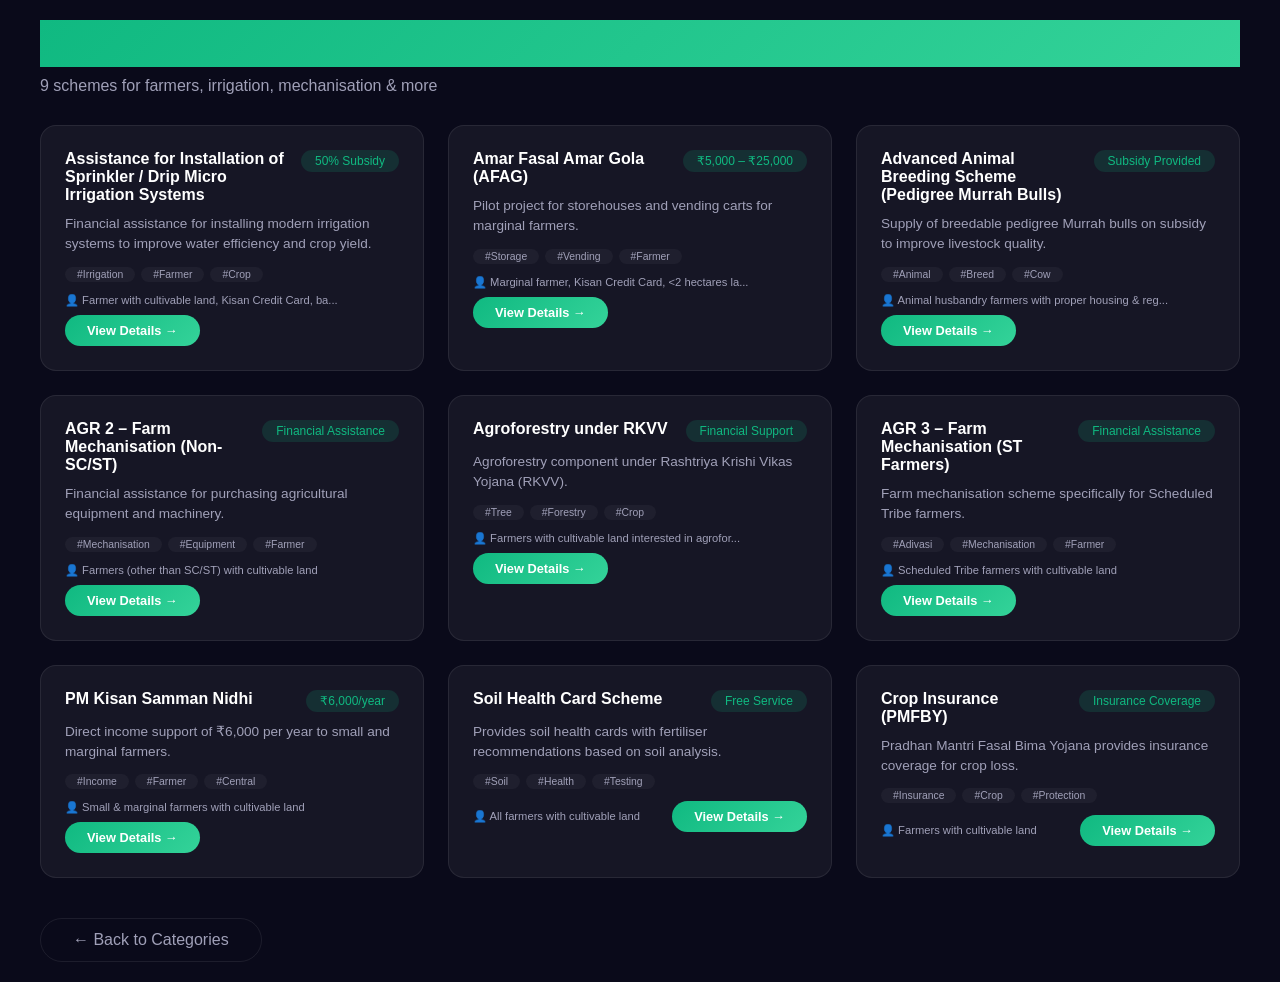
==== commit bc71e707: "slovve issue" ====
--- a/agriculture-schemes.html
+++ b/agriculture-schemes.html
@@ -4,121 +4,102 @@
   <meta charset="UTF-8" />
   <meta name="viewport" content="width=device-width, initial-scale=1.0" />
   <title>Agriculture Schemes - WBseva AI</title>
-  <link rel="stylesheet" href="https://cdnjs.cloudflare.com/ajax/libs/font-awesome/6.5.0/css/all.min.css" />
-  <link rel="stylesheet" href="style.css" />
   <style>
-    /* ----- Hero Section ----- */
-    .category-hero {
-      padding: 120px 0 50px;
-      text-align: center;
-      background: var(--bg-section);
-      border-bottom: 1px solid var(--border-color);
-    }
-    .category-badge {
-      background: rgba(16, 185, 129, 0.15);
-      color: #10b981;
-      padding: 6px 20px;
-      border-radius: 50px;
-      font-size: 0.8rem;
-      font-weight: 600;
-      display: inline-block;
-      margin-bottom: 12px;
-    }
-    .category-hero h1 {
-      font-size: 2.6rem;
-      font-weight: 800;
-    }
-    .category-hero p {
-      color: var(--text-gray);
-      max-width: 600px;
-      margin: 10px auto 20px;
-    }
-    .category-stats {
-      display: flex;
-      justify-content: center;
-      gap: 30px;
-      flex-wrap: wrap;
-      color: var(--text-gray);
-    }
-    .category-stats i {
-      color: #10b981;
-    }
-
-    /* ----- Schemes Grid ----- */
-    .schemes-grid-section {
-      padding: 50px 0;
-    }
-    .schemes-grid {
+    * {
+      margin: 0;
+      padding: 0;
+      box-sizing: border-box;
+    }
+    body {
+      font-family: 'Segoe UI', sans-serif;
+      background: #0a0a1a;
+      color: #fff;
+      padding: 20px;
+    }
+    .container {
+      max-width: 1200px;
+      margin: 0 auto;
+    }
+    h1 {
+      font-size: 2.5rem;
+      margin-bottom: 10px;
+      background: linear-gradient(135deg, #10b981, #34d399);
+      
+      -webkit-text-fill-color: transparent;
+    }
+    .subtitle {
+      color: #a0a0b8;
+      margin-bottom: 30px;
+    }
+    .grid {
       display: grid;
       grid-template-columns: repeat(auto-fill, minmax(320px, 1fr));
       gap: 24px;
     }
-
-    /* ----- Scheme Card ----- */
-    .scheme-card {
-      background: var(--bg-card);
-      border: 1px solid var(--border-color);
-      border-radius: var(--radius);
+    .card {
+      background: rgba(255,255,255,0.05);
+      border: 1px solid rgba(255,255,255,0.08);
+      border-radius: 16px;
       padding: 24px;
-      transition: 0.3s ease;
+      transition: 0.3s;
       cursor: pointer;
     }
-    .scheme-card:hover {
+    .card:hover {
       transform: translateY(-6px);
       border-color: #10b981;
-      box-shadow: 0 20px 40px rgba(16, 185, 129, 0.15);
-    }
-    .scheme-card-header {
+      box-shadow: 0 20px 40px rgba(16,185,129,0.15);
+    }
+    .card-header {
       display: flex;
       justify-content: space-between;
       align-items: flex-start;
       gap: 10px;
     }
-    .scheme-card-header h3 {
+    .card-header h3 {
       font-size: 1rem;
       font-weight: 700;
-      color: var(--text-white);
+      color: #fff;
       flex: 1;
     }
-    .scheme-card-amount {
-      background: rgba(16, 185, 129, 0.15);
+    .amount {
+      background: rgba(16,185,129,0.15);
       color: #10b981;
       padding: 4px 14px;
       border-radius: 50px;
       font-size: 0.75rem;
       white-space: nowrap;
     }
-    .scheme-card p {
-      color: var(--text-gray);
+    .card p {
+      color: #a0a0b8;
       font-size: 0.85rem;
       line-height: 1.5;
       margin: 10px 0 12px;
     }
-    .scheme-card-tags {
+    .tags {
       display: flex;
       flex-wrap: wrap;
       gap: 6px;
       margin-bottom: 12px;
     }
-    .scheme-card-tags span {
+    .tags span {
       background: rgba(255,255,255,0.04);
-      color: var(--text-gray);
+      color: #a0a0b8;
       padding: 2px 12px;
       border-radius: 50px;
       font-size: 0.65rem;
     }
-    .scheme-card-footer {
+    .card-footer {
       display: flex;
       justify-content: space-between;
       align-items: center;
       flex-wrap: wrap;
       gap: 8px;
     }
-    .scheme-eligibility {
+    .eligibility {
       font-size: 0.7rem;
-      color: var(--text-gray);
-    }
-    .view-detail-btn {
+      color: #a0a0b8;
+    }
+    .btn-detail {
       background: linear-gradient(135deg, #10b981, #34d399);
       border: none;
       color: #fff;
@@ -127,47 +108,52 @@
       font-weight: 600;
       font-size: 0.8rem;
       cursor: pointer;
-      transition: 0.3s ease;
-    }
-    .view-detail-btn:hover {
+      transition: 0.3s;
+    }
+    .btn-detail:hover {
       transform: scale(1.05);
-      box-shadow: 0 8px 20px rgba(16, 185, 129, 0.3);
-    }
-
-    /* ----- Modal ----- */
-    .scheme-modal {
+      box-shadow: 0 8px 20px rgba(16,185,129,0.3);
+    }
+    .back {
+      display: inline-block;
+      margin-top: 40px;
+      color: #a0a0b8;
+      text-decoration: none;
+      padding: 12px 32px;
+      border: 1px solid rgba(255,255,255,0.08);
+      border-radius: 50px;
+    }
+    .back:hover {
+      background: rgba(255,255,255,0.05);
+    }
+    .modal {
       display: none;
       position: fixed;
       inset: 0;
-      background: rgba(0,0,0,0.75);
+      background: rgba(0,0,0,0.8);
       z-index: 9999;
       align-items: center;
       justify-content: center;
       padding: 20px;
     }
-    .scheme-modal-content {
-      background: var(--bg-dark);
-      border: 1px solid var(--border-color);
-      border-radius: var(--radius);
+    .modal-content {
+      background: #0a0a1a;
+      border: 1px solid rgba(255,255,255,0.08);
+      border-radius: 16px;
       max-width: 700px;
       width: 100%;
       max-height: 90vh;
       overflow-y: auto;
       padding: 40px;
       position: relative;
-      animation: fadeUp 0.3s ease;
-    }
-    @keyframes fadeUp {
-      from { opacity: 0; transform: translateY(30px); }
-      to { opacity: 1; transform: translateY(0); }
     }
     .modal-close {
       position: absolute;
       top: 16px;
       right: 16px;
       background: rgba(255,255,255,0.05);
-      border: 1px solid var(--border-color);
-      color: var(--text-gray);
+      border: 1px solid rgba(255,255,255,0.08);
+      color: #a0a0b8;
       width: 36px;
       height: 36px;
       border-radius: 50%;
@@ -178,60 +164,59 @@
       background: rgba(255,255,255,0.12);
       color: #fff;
     }
-    .modal-scheme-title {
+    .modal-title {
       font-size: 1.5rem;
       font-weight: 800;
-      color: var(--text-white);
       padding-right: 40px;
       margin-bottom: 10px;
     }
-    .modal-scheme-meta {
+    .modal-meta {
       display: flex;
       flex-wrap: wrap;
       gap: 16px;
       margin-bottom: 20px;
-      color: var(--text-gray);
+      color: #a0a0b8;
       font-size: 0.9rem;
     }
     .modal-amount {
       color: #10b981;
       font-weight: 700;
     }
-    .modal-section {
+    .section {
       margin-bottom: 20px;
     }
-    .modal-section h4 {
-      color: var(--text-white);
+    .section h4 {
+      color: #fff;
       margin-bottom: 6px;
     }
-    .modal-section p {
-      color: var(--text-gray);
+    .section p {
+      color: #a0a0b8;
       line-height: 1.6;
     }
-    .modal-section ul {
+    .section ul {
       list-style: none;
       padding: 0;
     }
-    .modal-section ul li {
+    .section ul li {
       padding: 6px 0;
-      border-bottom: 1px solid var(--border-color);
-      color: var(--text-gray);
+      border-bottom: 1px solid rgba(255,255,255,0.05);
+      color: #a0a0b8;
       display: flex;
       align-items: center;
       gap: 10px;
     }
-    .modal-section ul li::before {
+    .section ul li::before {
       content: "✓";
       color: #10b981;
       font-weight: 700;
     }
-    .modal-actions {
+    .actions {
       display: flex;
       flex-wrap: wrap;
       gap: 12px;
       margin-top: 20px;
     }
-    .modal-apply-btn {
+    .apply-btn {
       background: linear-gradient(135deg, #10b981, #34d399);
       color: #fff;
       padding: 12px 30px;
@@ -242,50 +227,31 @@
       align-items: center;
       gap: 8px;
     }
-    .modal-apply-btn:hover {
+    .apply-btn:hover {
       transform: translateY(-2px);
-      box-shadow: 0 8px 25px rgba(16, 185, 129, 0.35);
-    }
-    .modal-save-btn,
-    .modal-share-btn {
+      box-shadow: 0 8px 25px rgba(16,185,129,0.35);
+    }
+    .save-btn, .share-btn {
       background: rgba(255,255,255,0.05);
-      border: 1px solid var(--border-color);
-      color: var(--text-gray);
+      border: 1px solid rgba(255,255,255,0.08);
+      color: #a0a0b8;
       padding: 12px 24px;
       border-radius: 50px;
       font-weight: 500;
       cursor: pointer;
-      transition: 0.3s ease;
-    }
-    .modal-save-btn:hover {
+    }
+    .save-btn:hover {
       border-color: #10b981;
       color: #10b981;
     }
-    .modal-share-btn:hover {
+    .share-btn:hover {
       border-color: #3b82f6;
       color: #3b82f6;
-    }
-
-    .back-to-categories {
-      text-align: center;
-      margin-top: 40px;
-    }
-    .back-btn {
-      background: rgba(255,255,255,0.06);
-      border: 1px solid var(--border-color);
-      color: var(--text-white);
-      padding: 12px 32px;
-      border-radius: 50px;
-      display: inline-block;
-      text-decoration: none;
-    }
-    .back-btn:hover {
-      background: rgba(255,255,255,0.12);
     }
     .no-schemes {
       text-align: center;
       padding: 60px 20px;
-      color: var(--text-gray);
+      color: #a0a0b8;
       grid-column: 1 / -1;
     }
     .no-schemes i {
@@ -295,85 +261,36 @@
       margin-bottom: 16px;
     }
     @media (max-width: 600px) {
-      .category-hero h1 { font-size: 1.8rem; }
-      .schemes-grid { grid-template-columns: 1fr; }
-      .scheme-modal-content { padding: 24px; }
+      h1 { font-size: 1.8rem; }
+      .grid { grid-template-columns: 1fr; }
+      .modal-content { padding: 24px; }
     }
   </style>
 </head>
 <body>
 
-<!-- ===== NAVBAR ===== -->
-<nav class="navbar">
-  <div class="nav-container">
-    <div class="nav-brand">
-      <img src="wbmap.png" alt="WBseva" class="nav-logo" />
-      <span>WBseva<span class="brand-highlight">AI</span></span>
-    </div>
-    <ul class="nav-links">
-      <li><a href="index.html">Home</a></li>
-      <li><a href="index.html#schemes" class="active">Schemes</a></li>
-      <li><a href="index.html#how-to-apply">How to Apply</a></li>
-      <li><a href="index.html#about">About</a></li>
-      <li><a href="index.html#faq">FAQ</a></li>
-    </ul>
-    <div class="nav-actions">
-      <button class="btn-login"><i class="fas fa-user"></i> Login</button>
-      <button class="nav-toggle" id="navToggle"><i class="fas fa-bars"></i></button>
-    </div>
-  </div>
-</nav>
-
-<!-- ===== HERO ===== -->
-<section class="category-hero">
-  <div class="container">
-    <span class="category-badge">🌾 Agriculture</span>
-    <h1>Agriculture Schemes in <span class="gradient-text">West Bengal</span></h1>
-    <p>Schemes for irrigation, farming, animal breeding, mechanisation & more</p>
-    <div class="category-stats">
-      <span><i class="fas fa-tractor"></i> <span id="schemeCount">0</span> Schemes</span>
-      <span><i class="fas fa-building-columns"></i> State &amp; Central</span>
-    </div>
-  </div>
-</section>
-
-<!-- ===== SCHEMES GRID ===== -->
-<section class="schemes-grid-section">
-  <div class="container">
-    <div class="schemes-grid" id="schemesGrid">
-      <!-- schemes injected via JS -->
-    </div>
-    <div class="back-to-categories">
-      <a href="index.html#schemes" class="back-btn"><i class="fas fa-arrow-left"></i> Back to Categories</a>
-    </div>
-  </div>
-</section>
-
-<!-- ===== MODAL ===== -->
-<div class="scheme-modal" id="schemeModal">
-  <div class="scheme-modal-content">
-    <button class="modal-close" onclick="closeModal()">&times;</button>
+<div class="container">
+  <h1>🌾 Agriculture Schemes</h1>
+  <p class="subtitle">9 schemes for farmers, irrigation, mechanisation &amp; more</p>
+
+  <div class="grid" id="schemesGrid"></div>
+
+  <a href="index.html#schemes" class="back">← Back to Categories</a>
+</div>
+
+<!-- Modal -->
+<div class="modal" id="schemeModal">
+  <div class="modal-content">
+    <button class="modal-close" onclick="closeModal()">✕</button>
     <div id="modalBody"></div>
   </div>
 </div>
 
-<!-- ===== FOOTER ===== -->
-<footer class="footer">
-  <div class="container">
-    <div class="footer-bottom">
-      <p>&copy; 2026 WBseva AI. Made with ❤️ for West Bengal</p>
-    </div>
-  </div>
-</footer>
-
-<!-- ============================================================ -->
-<!-- ===== JAVASCRIPT (ALL DATA + RENDER + MODAL) ===== -->
-<!-- ============================================================ -->
 <script>
   // ==========================================
-  // 1. AGRICULTURE SCHEMES DATA (9 SCHEMES)
-  // ==========================================
-  const agricultureData = [
+  // ALL 9 AGRICULTURE SCHEMES
+  // ==========================================
+  const schemes = [
     {
       id: "agri1",
       title: "Assistance for Installation of Sprinkler / Drip Micro Irrigation Systems",
@@ -382,22 +299,11 @@
       state: "West Bengal",
       level: "State",
       eligibility: "Farmer with cultivable land, Kisan Credit Card, bank account",
-      description: "Provides financial assistance to farmers for installing modern irrigation systems to improve water efficiency and crop yield.",
+      description: "Financial assistance for installing modern irrigation systems to improve water efficiency and crop yield.",
       applyLink: "https://www.wb.gov.in/irrigation-scheme",
-      tags: ["Irrigation", "Farmer", "Crop", "Water"],
-      benefits: [
-        "50% subsidy on irrigation equipment",
-        "Technical support & training",
-        "Water conservation",
-        "Increased productivity"
-      ],
-      documents: [
-        "Land Ownership Papers",
-        "Aadhaar Card",
-        "Bank Account",
-        "Kisan Credit Card",
-        "Passport Photo"
-      ]
+      tags: ["Irrigation", "Farmer", "Crop"],
+      benefits: ["50% subsidy", "Technical support", "Water conservation", "Increased productivity"],
+      documents: ["Land papers", "Aadhaar", "Bank account", "Kisan Card", "Photo"]
     },
     {
       id: "agri2",
@@ -406,23 +312,12 @@
       amount: "₹5,000 – ₹25,000",
       state: "West Bengal",
       level: "State",
-      eligibility: "Marginal farmer in WB, Kisan Credit Card, <2 hectares land",
-      description: "Pilot project to provide financial assistance for storehouses and vending carts to marginal farmers.",
+      eligibility: "Marginal farmer, Kisan Credit Card, <2 hectares land",
+      description: "Pilot project for storehouses and vending carts for marginal farmers.",
       applyLink: "https://www.wb.gov.in/amar-fasal-amar-gola",
-      tags: ["Storage", "Vending", "Farmer", "Warehouse"],
-      benefits: [
-        "₹5,000–₹25,000 for warehouses",
-        "₹10,000 flat for vending carts",
-        "Direct bank transfer",
-        "Supports direct selling"
-      ],
-      documents: [
-        "Land Records",
-        "Aadhaar Card",
-        "Kisan Credit Card",
-        "Bank Account",
-        "Passport Photo"
-      ]
+      tags: ["Storage", "Vending", "Farmer"],
+      benefits: ["₹5,000–₹25,000 for warehouses", "₹10,000 for vending carts", "Direct bank transfer"],
+      documents: ["Land records", "Aadhaar", "Kisan Card", "Bank account", "Photo"]
     },
     {
       id: "agri3",
@@ -432,22 +327,11 @@
       state: "West Bengal",
       level: "State",
       eligibility: "Animal husbandry farmers with proper housing & registration",
-      description: "Supply of breedable pedigree Murrah bulls on subsidy to improve livestock quality and milk production.",
+      description: "Supply of breedable pedigree Murrah bulls on subsidy to improve livestock quality.",
       applyLink: "https://www.wb.gov.in/animal-breeding",
-      tags: ["Animal", "Breed", "Cow", "Subsidy"],
-      benefits: [
-        "Breedable Murrah bulls at subsidised rates",
-        "Better milk production",
-        "Improved livestock quality",
-        "Income generation"
-      ],
-      documents: [
-        "Aadhaar Card",
-        "Animal Husbandry Registration",
-        "Bank Account",
-        "Land Documents",
-        "Passport Photo"
-      ]
+      tags: ["Animal", "Breed", "Cow"],
+      benefits: ["Breedable bulls at subsidised rates", "Better milk production", "Income generation"],
+      documents: ["Aadhaar", "Animal Husbandry Registration", "Bank account", "Land papers", "Photo"]
     },
     {
       id: "agri4",
@@ -457,22 +341,11 @@
       state: "West Bengal",
       level: "State",
       eligibility: "Farmers (other than SC/ST) with cultivable land",
-      description: "Farm mechanisation scheme providing financial assistance for purchasing agricultural equipment and machinery.",
+      description: "Financial assistance for purchasing agricultural equipment and machinery.",
       applyLink: "https://www.wb.gov.in/farm-mechanization",
-      tags: ["Mechanisation", "Equipment", "Farmer", "Tractor"],
-      benefits: [
-        "Financial aid for farm equipment",
-        "Subsidy on machinery",
-        "Improved farming efficiency",
-        "Reduced labour costs"
-      ],
-      documents: [
-        "Aadhaar Card",
-        "Land Ownership Papers",
-        "Bank Account",
-        "Farmer Registration",
-        "Passport Photo"
-      ]
+      tags: ["Mechanisation", "Equipment", "Farmer"],
+      benefits: ["Financial aid", "Subsidy on machinery", "Improved efficiency"],
+      documents: ["Aadhaar", "Land papers", "Bank account", "Farmer registration", "Photo"]
     },
     {
       id: "agri5",
@@ -482,22 +355,11 @@
       state: "West Bengal",
       level: "State",
       eligibility: "Farmers with cultivable land interested in agroforestry",
-      description: "Agroforestry component under Rashtriya Krishi Vikas Yojana (RKVV) for integrating trees with crops.",
+      description: "Agroforestry component under Rashtriya Krishi Vikas Yojana (RKVV).",
       applyLink: "https://www.wb.gov.in/agroforestry",
-      tags: ["Tree", "Forestry", "Crop", "Sustainability"],
-      benefits: [
-        "Financial support for agroforestry",
-        "Sustainable farming",
-        "Additional income from trees",
-        "Environmental benefits"
-      ],
-      documents: [
-        "Aadhaar Card",
-        "Land Ownership",
-        "Bank Account",
-        "Farmer Registration",
-        "Passport Photo"
-      ]
+      tags: ["Tree", "Forestry", "Crop"],
+      benefits: ["Financial support", "Sustainable farming", "Additional income from trees"],
+      documents: ["Aadhaar", "Land papers", "Bank account", "Farmer registration", "Photo"]
     },
     {
       id: "agri6",
@@ -507,22 +369,11 @@
       state: "West Bengal",
       level: "State",
       eligibility: "Scheduled Tribe farmers with cultivable land",
-      description: "Farm mechanisation scheme specifically for Scheduled Tribe farmers to modernise farming operations.",
+      description: "Farm mechanisation scheme specifically for Scheduled Tribe farmers.",
       applyLink: "https://www.wb.gov.in/farm-mechanization-st",
-      tags: ["Adivasi", "Mechanisation", "Farmer", "Equipment"],
-      benefits: [
-        "Financial aid for farm equipment",
-        "Special subsidy for ST farmers",
-        "Improved efficiency",
-        "Farm modernisation"
-      ],
-      documents: [
-        "Aadhaar Card",
-        "ST Certificate",
-        "Land Papers",
-        "Bank Account",
-        "Farmer Registration"
-      ]
+      tags: ["Adivasi", "Mechanisation", "Farmer"],
+      benefits: ["Financial aid", "Special subsidy for ST", "Farm modernisation"],
+      documents: ["Aadhaar", "ST Certificate", "Land papers", "Bank account", "Registration"]
     },
     {
       id: "agri7",
@@ -532,22 +383,11 @@
       state: "All India",
       level: "Central",
       eligibility: "Small & marginal farmers with cultivable land",
-      description: "Direct income support of ₹6,000 per year to small and marginal farmers in three instalments.",
+      description: "Direct income support of ₹6,000 per year to small and marginal farmers.",
       applyLink: "https://pmkisan.gov.in",
-      tags: ["Income", "Farmer", "Central", "Support"],
-      benefits: [
-        "₹6,000/year direct benefit",
-        "3 instalments/year",
-        "Direct bank transfer",
-        "Support for small farmers"
-      ],
-      documents: [
-        "Aadhaar Card",
-        "Land Ownership",
-        "Bank Account",
-        "Farmer Registration",
-        "Passport Photo"
-      ]
+      tags: ["Income", "Farmer", "Central"],
+      benefits: ["₹6,000/year", "3 instalments", "Direct bank transfer"],
+      documents: ["Aadhaar", "Land papers", "Bank account", "Farmer registration", "Photo"]
     },
     {
       id: "agri8",
@@ -559,18 +399,9 @@
       eligibility: "All farmers with cultivable land",
       description: "Provides soil health cards with fertiliser recommendations based on soil analysis.",
       applyLink: "https://soilhealth.dac.gov.in",
-      tags: ["Soil", "Health", "Testing", "Fertiliser"],
-      benefits: [
-        "Free soil testing",
-        "Soil health card",
-        "Fertiliser recommendations",
-        "Better crop yield"
-      ],
-      documents: [
-        "Aadhaar Card",
-        "Land Ownership",
-        "Farmer Registration"
-      ]
+      tags: ["Soil", "Health", "Testing"],
+      benefits: ["Free soil testing", "Soil health card", "Fertiliser recommendations"],
+      documents: ["Aadhaar", "Land papers", "Farmer registration"]
     },
     {
       id: "agri9",
@@ -580,169 +411,119 @@
       state: "All India",
       level: "Central",
       eligibility: "Farmers with cultivable land",
-      description: "Pradhan Mantri Fasal Bima Yojana provides insurance coverage for crop loss due to natural calamities.",
+      description: "Pradhan Mantri Fasal Bima Yojana provides insurance coverage for crop loss.",
       applyLink: "https://pmfby.gov.in",
-      tags: ["Insurance", "Crop", "Protection", "Risk"],
-      benefits: [
-        "Crop loss insurance",
-        "Low premium",
-        "Protection against natural calamities",
-        "Financial security"
-      ],
-      documents: [
-        "Aadhaar Card",
-        "Land Ownership",
-        "Bank Account",
-        "Farmer Registration",
-        "Crop Details"
-      ]
+      tags: ["Insurance", "Crop", "Protection"],
+      benefits: ["Crop loss insurance", "Low premium", "Protection against natural calamities"],
+      documents: ["Aadhaar", "Land papers", "Bank account", "Farmer registration", "Crop details"]
     }
   ];
 
   // ==========================================
-  // 2. RENDER SCHEMES
+  // RENDER SCHEMES
   // ==========================================
   function renderSchemes() {
-    const grid = document.getElementById("schemesGrid");
+    const grid = document.getElementById('schemesGrid');
     if (!grid) return;
 
-    // Update scheme count
-    document.getElementById("schemeCount").innerText = agricultureData.length;
-
-    if (agricultureData.length === 0) {
-      grid.innerHTML = `
-        <div class="no-schemes">
-          <i class="fas fa-tractor"></i>
-          <h3>No Agriculture Schemes Found</h3>
-          <p>Please check back later.</p>
-        </div>
-      `;
+    if (schemes.length === 0) {
+      grid.innerHTML = `<div class="no-schemes"><i class="fas fa-tractor"></i><h3>No schemes found</h3></div>`;
       return;
     }
 
-    grid.innerHTML = agricultureData.map((s, i) => `
-      <div class="scheme-card">
-        <div class="scheme-card-header">
+    grid.innerHTML = schemes.map(s => `
+      <div class="card">
+        <div class="card-header">
           <h3>${s.title}</h3>
-          <span class="scheme-card-amount">${s.amount}</span>
+          <span class="amount">${s.amount}</span>
         </div>
         <p>${s.description.substring(0, 120)}${s.description.length > 120 ? '...' : ''}</p>
-        <div class="scheme-card-tags">
-          ${s.tags.slice(0, 3).map(t => `<span>#${t}</span>`).join('')}
-        </div>
-        <div class="scheme-card-footer">
-          <span class="scheme-eligibility">👤 ${s.eligibility.substring(0, 50)}${s.eligibility.length > 50 ? '...' : ''}</span>
-          <button class="view-detail-btn" onclick="openModal('${s.id}')">View Details →</button>
+        <div class="tags">${s.tags.map(t => `<span>#${t}</span>`).join('')}</div>
+        <div class="card-footer">
+          <span class="eligibility">👤 ${s.eligibility.substring(0, 50)}${s.eligibility.length > 50 ? '...' : ''}</span>
+          <button class="btn-detail" onclick="openModal('${s.id}')">View Details →</button>
         </div>
       </div>
     `).join('');
   }
 
   // ==========================================
-  // 3. OPEN / CLOSE MODAL
+  // MODAL
   // ==========================================
   function openModal(id) {
-    const scheme = agricultureData.find(s => s.id === id);
-    if (!scheme) return;
-
-    const modal = document.getElementById("schemeModal");
-    const body = document.getElementById("modalBody");
+    const s = schemes.find(x => x.id === id);
+    if (!s) return;
+
+    const modal = document.getElementById('schemeModal');
+    const body = document.getElementById('modalBody');
 
     body.innerHTML = `
-      <h2 class="modal-scheme-title">${scheme.title}</h2>
-      <div class="modal-scheme-meta">
-        <span>📂 ${scheme.category}</span>
-        <span class="modal-amount">💰 ${scheme.amount}</span>
-        <span>📍 ${scheme.state}</span>
-        <span>🏷️ ${scheme.level}</span>
+      <h2 class="modal-title">${s.title}</h2>
+      <div class="modal-meta">
+        <span>📂 ${s.category}</span>
+        <span class="modal-amount">💰 ${s.amount}</span>
+        <span>📍 ${s.state}</span>
+        <span>🏷️ ${s.level}</span>
       </div>
-
-      <div class="modal-section">
-        <h4>📋 Description</h4>
-        <p>${scheme.description}</p>
-      </div>
-
-      <div class="modal-section">
-        <h4>✅ Eligibility</h4>
-        <p>${scheme.eligibility}</p>
-      </div>
-
-      <div class="modal-section">
-        <h4>🎯 Benefits</h4>
-        <ul>${scheme.benefits.map(b => `<li>${b}</li>`).join('')}</ul>
-      </div>
-
-      <div class="modal-section">
-        <h4>📄 Documents Required</h4>
-        <ul>${scheme.documents.map(d => `<li>${d}</li>`).join('')}</ul>
-      </div>
-
-      <div class="modal-actions">
-        <a href="${scheme.applyLink}" target="_blank" class="modal-apply-btn">
-          <i class="fas fa-external-link-alt"></i> Apply Now
-        </a>
-        <button class="modal-save-btn" onclick="saveScheme('${scheme.id}')">
-          <i class="fas fa-bookmark"></i> Save
-        </button>
-        <button class="modal-share-btn" onclick="shareScheme('${scheme.id}')">
-          <i class="fas fa-share-alt"></i> Share
-        </button>
+      <div class="section"><h4>📋 Description</h4><p>${s.description}</p></div>
+      <div class="section"><h4>✅ Eligibility</h4><p>${s.eligibility}</p></div>
+      <div class="section"><h4>🎯 Benefits</h4><ul>${s.benefits.map(b => `<li>${b}</li>`).join('')}</ul></div>
+      <div class="section"><h4>📄 Documents</h4><ul>${s.documents.map(d => `<li>${d}</li>`).join('')}</ul></div>
+      <div class="actions">
+        <a href="${s.applyLink}" target="_blank" class="apply-btn"><i class="fas fa-external-link-alt"></i> Apply Now</a>
+        <button class="save-btn" onclick="saveScheme('${s.id}')"><i class="fas fa-bookmark"></i> Save</button>
+        <button class="share-btn" onclick="shareScheme('${s.id}')"><i class="fas fa-share-alt"></i> Share</button>
       </div>
     `;
 
-    modal.style.display = "flex";
-    document.body.style.overflow = "hidden";
+    modal.style.display = 'flex';
+    document.body.style.overflow = 'hidden';
   }
 
   function closeModal() {
-    document.getElementById("schemeModal").style.display = "none";
-    document.body.style.overflow = "auto";
+    document.getElementById('schemeModal').style.display = 'none';
+    document.body.style.overflow = 'auto';
   }
 
-  // Click outside modal to close
-  document.getElementById("schemeModal").addEventListener("click", function (e) {
+  document.getElementById('schemeModal').addEventListener('click', function(e) {
     if (e.target === this) closeModal();
   });
 
-  // ESC key to close
-  document.addEventListener("keydown", function (e) {
-    if (e.key === "Escape") closeModal();
+  document.addEventListener('keydown', function(e) {
+    if (e.key === 'Escape') closeModal();
   });
 
   // ==========================================
-  // 4. SAVE & SHARE
+  // SAVE / SHARE
   // ==========================================
   function saveScheme(id) {
-    const scheme = agricultureData.find(s => s.id === id);
-    if (!scheme) return;
-    const saved = JSON.parse(localStorage.getItem("savedSchemes") || "[]");
+    const s = schemes.find(x => x.id === id);
+    if (!s) return;
+    const saved = JSON.parse(localStorage.getItem('savedSchemes') || '[]');
     if (!saved.includes(id)) {
       saved.push(id);
-      localStorage.setItem("savedSchemes", JSON.stringify(saved));
-      alert(`✅ "${scheme.title}" saved!`);
+      localStorage.setItem('savedSchemes', JSON.stringify(saved));
+      alert(`✅ "${s.title}" saved!`);
     } else {
-      alert(`⚠️ "${scheme.title}" already saved.`);
+      alert(`⚠️ "${s.title}" already saved.`);
     }
   }
 
   function shareScheme(id) {
-    const scheme = agricultureData.find(s => s.id === id);
-    if (!scheme) return;
-    const text = `🌾 ${scheme.title}\n💰 ${scheme.amount}\n✅ ${scheme.eligibility}\n🔗 ${scheme.applyLink}`;
+    const s = schemes.find(x => x.id === id);
+    if (!s) return;
+    const text = `🌾 ${s.title}\n💰 ${s.amount}\n✅ ${s.eligibility}\n🔗 ${s.applyLink}`;
     if (navigator.share) {
-      navigator.share({ title: scheme.title, text, url: scheme.applyLink }).catch(() => {});
+      navigator.share({ title: s.title, text, url: s.applyLink }).catch(() => {});
     } else {
-      navigator.clipboard.writeText(text).then(() => alert("✅ Copied to clipboard!"));
+      navigator.clipboard.writeText(text).then(() => alert('✅ Copied to clipboard!'));
     }
   }
 
   // ==========================================
-  // 5. RUN ON PAGE LOAD
-  // ==========================================
-  document.addEventListener("DOMContentLoaded", function () {
-    renderSchemes();
-    console.log("✅ Agriculture page loaded with", agricultureData.length, "schemes");
-  });
+  // LOAD
+  // ==========================================
+  document.addEventListener('DOMContentLoaded', renderSchemes);
 </script>
 
 </body>
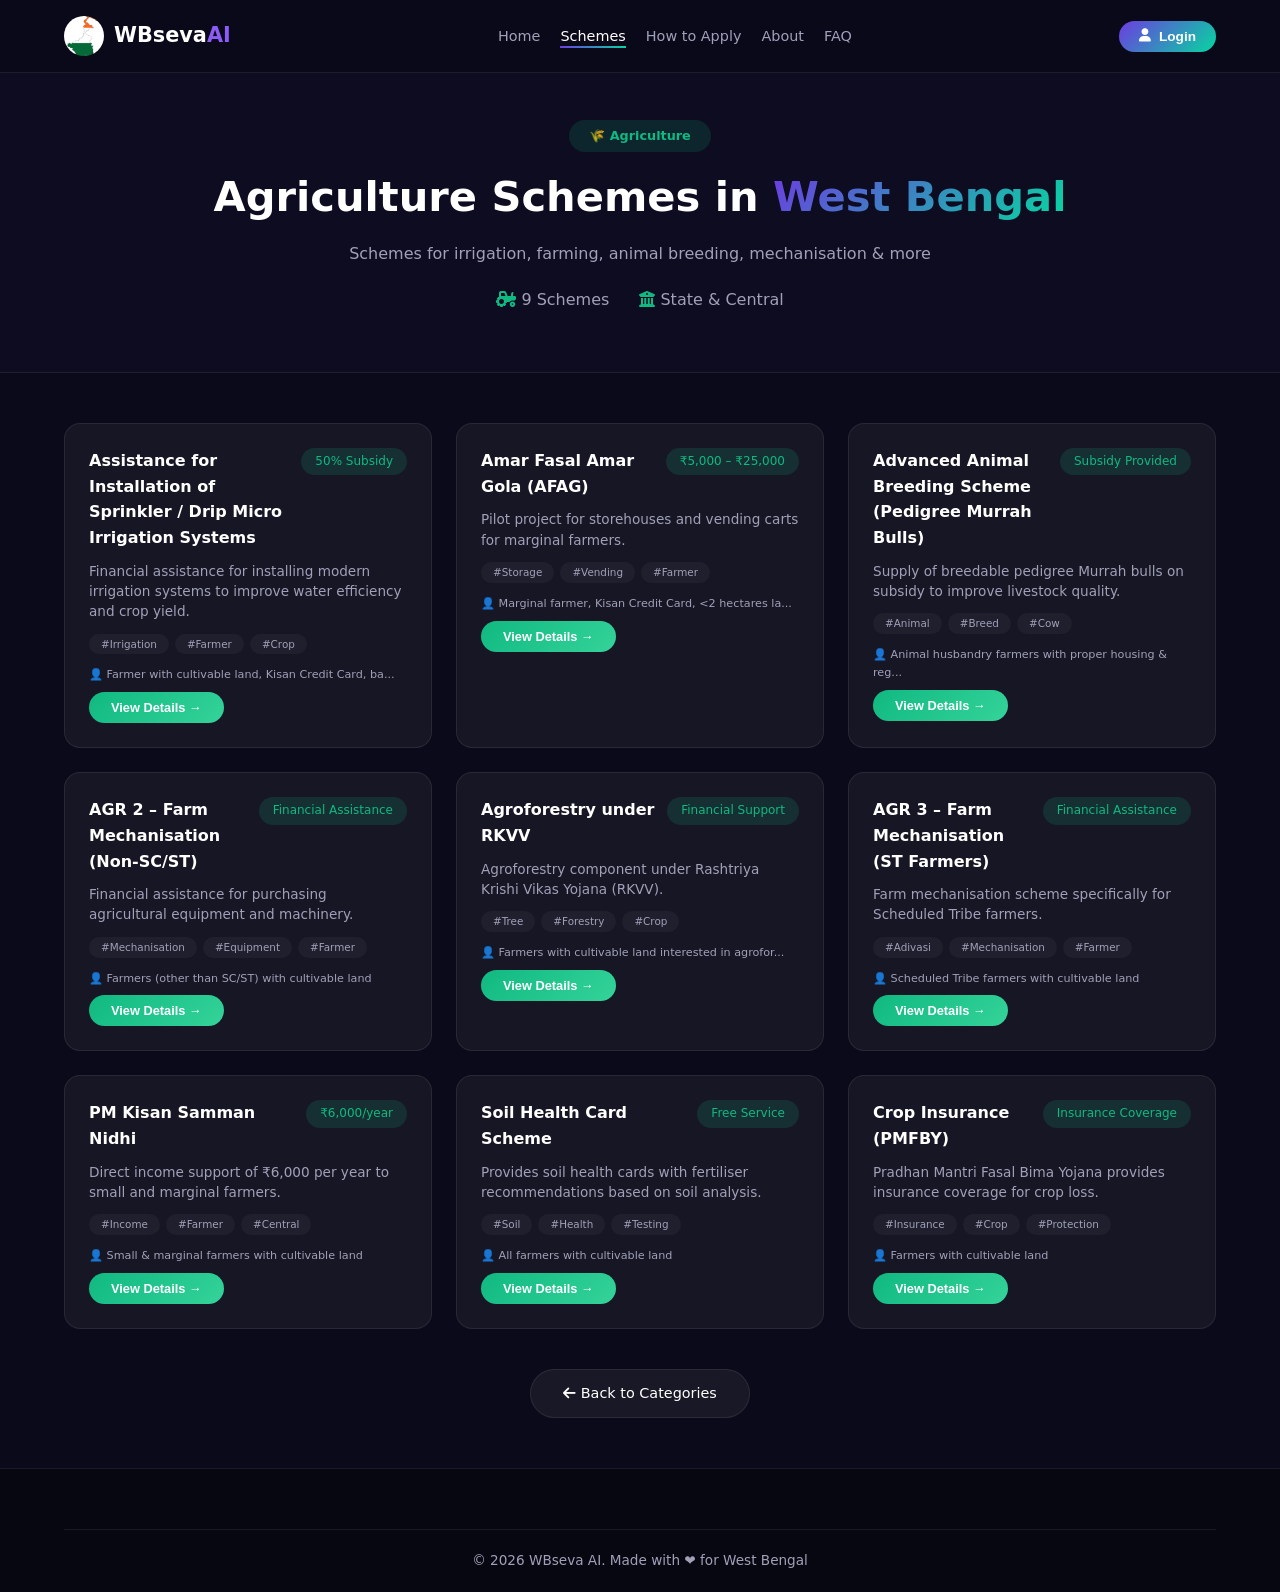
==== commit bbca5a39: "agriculture" ====
--- a/agriculture-schemes.html
+++ b/agriculture-schemes.html
@@ -1,530 +1,619 @@
 <!DOCTYPE html>
 <html lang="en">
 <head>
-  <meta charset="UTF-8" />
-  <meta name="viewport" content="width=device-width, initial-scale=1.0" />
-  <title>Agriculture Schemes - WBseva AI</title>
-  <style>
-    * {
-      margin: 0;
-      padding: 0;
-      box-sizing: border-box;
-    }
-    body {
-      font-family: 'Segoe UI', sans-serif;
-      background: #0a0a1a;
-      color: #fff;
-      padding: 20px;
-    }
-    .container {
-      max-width: 1200px;
-      margin: 0 auto;
-    }
-    h1 {
-      font-size: 2.5rem;
-      margin-bottom: 10px;
-      background: linear-gradient(135deg, #10b981, #34d399);
-      
-      -webkit-text-fill-color: transparent;
-    }
-    .subtitle {
-      color: #a0a0b8;
-      margin-bottom: 30px;
-    }
-    .grid {
-      display: grid;
-      grid-template-columns: repeat(auto-fill, minmax(320px, 1fr));
-      gap: 24px;
-    }
-    .card {
-      background: rgba(255,255,255,0.05);
-      border: 1px solid rgba(255,255,255,0.08);
-      border-radius: 16px;
-      padding: 24px;
-      transition: 0.3s;
-      cursor: pointer;
-    }
-    .card:hover {
-      transform: translateY(-6px);
-      border-color: #10b981;
-      box-shadow: 0 20px 40px rgba(16,185,129,0.15);
-    }
-    .card-header {
-      display: flex;
-      justify-content: space-between;
-      align-items: flex-start;
-      gap: 10px;
-    }
-    .card-header h3 {
-      font-size: 1rem;
-      font-weight: 700;
-      color: #fff;
-      flex: 1;
-    }
-    .amount {
-      background: rgba(16,185,129,0.15);
-      color: #10b981;
-      padding: 4px 14px;
-      border-radius: 50px;
-      font-size: 0.75rem;
-      white-space: nowrap;
-    }
-    .card p {
-      color: #a0a0b8;
-      font-size: 0.85rem;
-      line-height: 1.5;
-      margin: 10px 0 12px;
-    }
-    .tags {
-      display: flex;
-      flex-wrap: wrap;
-      gap: 6px;
-      margin-bottom: 12px;
-    }
-    .tags span {
-      background: rgba(255,255,255,0.04);
-      color: #a0a0b8;
-      padding: 2px 12px;
-      border-radius: 50px;
-      font-size: 0.65rem;
-    }
-    .card-footer {
-      display: flex;
-      justify-content: space-between;
-      align-items: center;
-      flex-wrap: wrap;
-      gap: 8px;
-    }
-    .eligibility {
-      font-size: 0.7rem;
-      color: #a0a0b8;
-    }
-    .btn-detail {
-      background: linear-gradient(135deg, #10b981, #34d399);
-      border: none;
-      color: #fff;
-      padding: 8px 22px;
-      border-radius: 50px;
-      font-weight: 600;
-      font-size: 0.8rem;
-      cursor: pointer;
-      transition: 0.3s;
-    }
-    .btn-detail:hover {
-      transform: scale(1.05);
-      box-shadow: 0 8px 20px rgba(16,185,129,0.3);
-    }
-    .back {
-      display: inline-block;
-      margin-top: 40px;
-      color: #a0a0b8;
-      text-decoration: none;
-      padding: 12px 32px;
-      border: 1px solid rgba(255,255,255,0.08);
-      border-radius: 50px;
-    }
-    .back:hover {
-      background: rgba(255,255,255,0.05);
-    }
-    .modal {
-      display: none;
-      position: fixed;
-      inset: 0;
-      background: rgba(0,0,0,0.8);
-      z-index: 9999;
-      align-items: center;
-      justify-content: center;
-      padding: 20px;
-    }
-    .modal-content {
-      background: #0a0a1a;
-      border: 1px solid rgba(255,255,255,0.08);
-      border-radius: 16px;
-      max-width: 700px;
-      width: 100%;
-      max-height: 90vh;
-      overflow-y: auto;
-      padding: 40px;
-      position: relative;
-    }
-    .modal-close {
-      position: absolute;
-      top: 16px;
-      right: 16px;
-      background: rgba(255,255,255,0.05);
-      border: 1px solid rgba(255,255,255,0.08);
-      color: #a0a0b8;
-      width: 36px;
-      height: 36px;
-      border-radius: 50%;
-      font-size: 1.3rem;
-      cursor: pointer;
-    }
-    .modal-close:hover {
-      background: rgba(255,255,255,0.12);
-      color: #fff;
-    }
-    .modal-title {
-      font-size: 1.5rem;
-      font-weight: 800;
-      padding-right: 40px;
-      margin-bottom: 10px;
-    }
-    .modal-meta {
-      display: flex;
-      flex-wrap: wrap;
-      gap: 16px;
-      margin-bottom: 20px;
-      color: #a0a0b8;
-      font-size: 0.9rem;
-    }
-    .modal-amount {
-      color: #10b981;
-      font-weight: 700;
-    }
-    .section {
-      margin-bottom: 20px;
-    }
-    .section h4 {
-      color: #fff;
-      margin-bottom: 6px;
-    }
-    .section p {
-      color: #a0a0b8;
-      line-height: 1.6;
-    }
-    .section ul {
-      list-style: none;
-      padding: 0;
-    }
-    .section ul li {
-      padding: 6px 0;
-      border-bottom: 1px solid rgba(255,255,255,0.05);
-      color: #a0a0b8;
-      display: flex;
-      align-items: center;
-      gap: 10px;
-    }
-    .section ul li::before {
-      content: "✓";
-      color: #10b981;
-      font-weight: 700;
-    }
-    .actions {
-      display: flex;
-      flex-wrap: wrap;
-      gap: 12px;
-      margin-top: 20px;
-    }
-    .apply-btn {
-      background: linear-gradient(135deg, #10b981, #34d399);
-      color: #fff;
-      padding: 12px 30px;
-      border-radius: 50px;
-      text-decoration: none;
-      font-weight: 600;
-      display: inline-flex;
-      align-items: center;
-      gap: 8px;
-    }
-    .apply-btn:hover {
-      transform: translateY(-2px);
-      box-shadow: 0 8px 25px rgba(16,185,129,0.35);
-    }
-    .save-btn, .share-btn {
-      background: rgba(255,255,255,0.05);
-      border: 1px solid rgba(255,255,255,0.08);
-      color: #a0a0b8;
-      padding: 12px 24px;
-      border-radius: 50px;
-      font-weight: 500;
-      cursor: pointer;
-    }
-    .save-btn:hover {
-      border-color: #10b981;
-      color: #10b981;
-    }
-    .share-btn:hover {
-      border-color: #3b82f6;
-      color: #3b82f6;
-    }
-    .no-schemes {
-      text-align: center;
-      padding: 60px 20px;
-      color: #a0a0b8;
-      grid-column: 1 / -1;
-    }
-    .no-schemes i {
-      font-size: 3rem;
-      color: #ef4444;
-      display: block;
-      margin-bottom: 16px;
-    }
-    @media (max-width: 600px) {
-      h1 { font-size: 1.8rem; }
-      .grid { grid-template-columns: 1fr; }
-      .modal-content { padding: 24px; }
-    }
-  </style>
+    <meta charset="UTF-8" />
+    <meta name="viewport" content="width=device-width, initial-scale=1.0" />
+    <title>Agriculture Schemes - WBseva AI</title>
+    <link rel="stylesheet" href="https://cdnjs.cloudflare.com/ajax/libs/font-awesome/6.5.0/css/all.min.css" />
+    <link rel="stylesheet" href="style.css" />
+    <style>
+        .category-hero {
+            padding: 120px 0 60px;
+            text-align: center;
+            background: var(--bg-section);
+            border-bottom: 1px solid var(--border-color);
+        }
+        .category-badge {
+            display: inline-block;
+            background: rgba(16, 185, 129, 0.15);
+            color: #10b981;
+            padding: 6px 20px;
+            border-radius: 50px;
+            font-size: 0.8rem;
+            font-weight: 600;
+            margin-bottom: 12px;
+        }
+        .category-hero h1 {
+            font-size: 2.6rem;
+            font-weight: 800;
+        }
+        .category-hero p {
+            color: var(--text-gray);
+            max-width: 600px;
+            margin: 10px auto 20px;
+        }
+        .category-stats {
+            display: flex;
+            justify-content: center;
+            gap: 30px;
+            flex-wrap: wrap;
+            color: var(--text-gray);
+        }
+        .category-stats i {
+            color: #10b981;
+        }
+        .schemes-grid-section {
+            padding: 50px 0;
+        }
+        .schemes-grid {
+            display: grid;
+            grid-template-columns: repeat(auto-fill, minmax(340px, 1fr));
+            gap: 24px;
+        }
+        .scheme-card {
+            background: var(--bg-card);
+            border: 1px solid var(--border-color);
+            border-radius: var(--radius);
+            padding: 24px;
+            transition: 0.3s ease;
+            cursor: pointer;
+        }
+        .scheme-card:hover {
+            transform: translateY(-6px);
+            border-color: #10b981;
+            box-shadow: 0 20px 40px rgba(16, 185, 129, 0.15);
+        }
+        .scheme-card-header {
+            display: flex;
+            justify-content: space-between;
+            align-items: flex-start;
+            gap: 10px;
+        }
+        .scheme-card-header h3 {
+            font-size: 1rem;
+            font-weight: 700;
+            color: var(--text-white);
+            flex: 1;
+        }
+        .scheme-card-amount {
+            background: rgba(16, 185, 129, 0.15);
+            color: #10b981;
+            padding: 4px 14px;
+            border-radius: 50px;
+            font-size: 0.75rem;
+            white-space: nowrap;
+        }
+        .scheme-card p {
+            color: var(--text-gray);
+            font-size: 0.85rem;
+            line-height: 1.5;
+            margin: 10px 0 12px;
+        }
+        .scheme-card-tags {
+            display: flex;
+            flex-wrap: wrap;
+            gap: 6px;
+            margin-bottom: 12px;
+        }
+        .scheme-card-tags span {
+            background: rgba(255,255,255,0.04);
+            color: var(--text-gray);
+            padding: 2px 12px;
+            border-radius: 50px;
+            font-size: 0.65rem;
+        }
+        .scheme-card-footer {
+            display: flex;
+            justify-content: space-between;
+            align-items: center;
+            flex-wrap: wrap;
+            gap: 8px;
+        }
+        .scheme-eligibility {
+            font-size: 0.7rem;
+            color: var(--text-gray);
+        }
+        .view-detail-btn {
+            background: linear-gradient(135deg, #10b981, #34d399);
+            border: none;
+            color: #fff;
+            padding: 8px 22px;
+            border-radius: 50px;
+            font-weight: 600;
+            font-size: 0.8rem;
+            cursor: pointer;
+            transition: 0.3s ease;
+        }
+        .view-detail-btn:hover {
+            transform: scale(1.05);
+            box-shadow: 0 8px 20px rgba(16, 185, 129, 0.3);
+        }
+        .scheme-modal {
+            display: none;
+            position: fixed;
+            inset: 0;
+            background: rgba(0,0,0,0.75);
+            z-index: 9999;
+            align-items: center;
+            justify-content: center;
+            padding: 20px;
+        }
+        .scheme-modal-content {
+            background: var(--bg-dark);
+            border: 1px solid var(--border-color);
+            border-radius: var(--radius);
+            max-width: 700px;
+            width: 100%;
+            max-height: 90vh;
+            overflow-y: auto;
+            padding: 40px;
+            position: relative;
+            animation: fadeUp 0.3s ease;
+        }
+        @keyframes fadeUp {
+            from { opacity: 0; transform: translateY(30px); }
+            to { opacity: 1; transform: translateY(0); }
+        }
+        .modal-close {
+            position: absolute;
+            top: 16px;
+            right: 16px;
+            background: rgba(255,255,255,0.05);
+            border: 1px solid var(--border-color);
+            color: var(--text-gray);
+            width: 36px;
+            height: 36px;
+            border-radius: 50%;
+            font-size: 1.3rem;
+            cursor: pointer;
+        }
+        .modal-close:hover {
+            background: rgba(255,255,255,0.12);
+            color: #fff;
+        }
+        .modal-scheme-title {
+            font-size: 1.5rem;
+            font-weight: 800;
+            color: var(--text-white);
+            padding-right: 40px;
+            margin-bottom: 10px;
+        }
+        .modal-scheme-meta {
+            display: flex;
+            flex-wrap: wrap;
+            gap: 16px;
+            margin-bottom: 20px;
+            color: var(--text-gray);
+            font-size: 0.9rem;
+        }
+        .modal-amount {
+            color: #10b981;
+            font-weight: 700;
+        }
+        .modal-section {
+            margin-bottom: 20px;
+        }
+        .modal-section h4 {
+            color: var(--text-white);
+            margin-bottom: 6px;
+        }
+        .modal-section p {
+            color: var(--text-gray);
+            line-height: 1.6;
+        }
+        .modal-section ul {
+            list-style: none;
+            padding: 0;
+        }
+        .modal-section ul li {
+            padding: 6px 0;
+            border-bottom: 1px solid var(--border-color);
+            color: var(--text-gray);
+            display: flex;
+            align-items: center;
+            gap: 10px;
+        }
+        .modal-section ul li::before {
+            content: "✓";
+            color: #10b981;
+            font-weight: 700;
+        }
+        .modal-actions {
+            display: flex;
+            flex-wrap: wrap;
+            gap: 12px;
+            margin-top: 20px;
+        }
+        .modal-apply-btn {
+            background: linear-gradient(135deg, #10b981, #34d399);
+            color: #fff;
+            padding: 12px 30px;
+            border-radius: 50px;
+            text-decoration: none;
+            font-weight: 600;
+            display: inline-flex;
+            align-items: center;
+            gap: 8px;
+        }
+        .modal-apply-btn:hover {
+            transform: translateY(-2px);
+            box-shadow: 0 8px 25px rgba(16, 185, 129, 0.35);
+        }
+        .modal-save-btn,
+        .modal-share-btn {
+            background: rgba(255,255,255,0.05);
+            border: 1px solid var(--border-color);
+            color: var(--text-gray);
+            padding: 12px 24px;
+            border-radius: 50px;
+            font-weight: 500;
+            cursor: pointer;
+            transition: 0.3s ease;
+        }
+        .modal-save-btn:hover {
+            border-color: #10b981;
+            color: #10b981;
+        }
+        .modal-share-btn:hover {
+            border-color: #3b82f6;
+            color: #3b82f6;
+        }
+        .back-to-categories {
+            text-align: center;
+            margin-top: 40px;
+        }
+        .back-btn {
+            background: rgba(255,255,255,0.06);
+            border: 1px solid var(--border-color);
+            color: var(--text-white);
+            padding: 12px 32px;
+            border-radius: 50px;
+            display: inline-block;
+            text-decoration: none;
+        }
+        .back-btn:hover {
+            background: rgba(255,255,255,0.12);
+        }
+        .no-schemes {
+            text-align: center;
+            padding: 60px 20px;
+            color: var(--text-gray);
+            grid-column: 1 / -1;
+        }
+        .no-schemes i {
+            font-size: 3rem;
+            color: #ef4444;
+            display: block;
+            margin-bottom: 16px;
+        }
+        @media (max-width: 600px) {
+            .category-hero h1 { font-size: 1.8rem; }
+            .schemes-grid { grid-template-columns: 1fr; }
+            .scheme-modal-content { padding: 24px; }
+        }
+    </style>
 </head>
 <body>
 
-<div class="container">
-  <h1>🌾 Agriculture Schemes</h1>
-  <p class="subtitle">9 schemes for farmers, irrigation, mechanisation &amp; more</p>
-
-  <div class="grid" id="schemesGrid"></div>
-
-  <a href="index.html#schemes" class="back">← Back to Categories</a>
-</div>
-
-<!-- Modal -->
-<div class="modal" id="schemeModal">
-  <div class="modal-content">
-    <button class="modal-close" onclick="closeModal()">✕</button>
-    <div id="modalBody"></div>
-  </div>
-</div>
-
-<script>
-  // ==========================================
-  // ALL 9 AGRICULTURE SCHEMES
-  // ==========================================
-  const schemes = [
-    {
-      id: "agri1",
-      title: "Assistance for Installation of Sprinkler / Drip Micro Irrigation Systems",
-      category: "Agriculture",
-      amount: "50% Subsidy",
-      state: "West Bengal",
-      level: "State",
-      eligibility: "Farmer with cultivable land, Kisan Credit Card, bank account",
-      description: "Financial assistance for installing modern irrigation systems to improve water efficiency and crop yield.",
-      applyLink: "https://www.wb.gov.in/irrigation-scheme",
-      tags: ["Irrigation", "Farmer", "Crop"],
-      benefits: ["50% subsidy", "Technical support", "Water conservation", "Increased productivity"],
-      documents: ["Land papers", "Aadhaar", "Bank account", "Kisan Card", "Photo"]
-    },
-    {
-      id: "agri2",
-      title: "Amar Fasal Amar Gola (AFAG)",
-      category: "Agriculture",
-      amount: "₹5,000 – ₹25,000",
-      state: "West Bengal",
-      level: "State",
-      eligibility: "Marginal farmer, Kisan Credit Card, <2 hectares land",
-      description: "Pilot project for storehouses and vending carts for marginal farmers.",
-      applyLink: "https://www.wb.gov.in/amar-fasal-amar-gola",
-      tags: ["Storage", "Vending", "Farmer"],
-      benefits: ["₹5,000–₹25,000 for warehouses", "₹10,000 for vending carts", "Direct bank transfer"],
-      documents: ["Land records", "Aadhaar", "Kisan Card", "Bank account", "Photo"]
-    },
-    {
-      id: "agri3",
-      title: "Advanced Animal Breeding Scheme (Pedigree Murrah Bulls)",
-      category: "Agriculture",
-      amount: "Subsidy Provided",
-      state: "West Bengal",
-      level: "State",
-      eligibility: "Animal husbandry farmers with proper housing & registration",
-      description: "Supply of breedable pedigree Murrah bulls on subsidy to improve livestock quality.",
-      applyLink: "https://www.wb.gov.in/animal-breeding",
-      tags: ["Animal", "Breed", "Cow"],
-      benefits: ["Breedable bulls at subsidised rates", "Better milk production", "Income generation"],
-      documents: ["Aadhaar", "Animal Husbandry Registration", "Bank account", "Land papers", "Photo"]
-    },
-    {
-      id: "agri4",
-      title: "AGR 2 – Farm Mechanisation (Non-SC/ST)",
-      category: "Agriculture",
-      amount: "Financial Assistance",
-      state: "West Bengal",
-      level: "State",
-      eligibility: "Farmers (other than SC/ST) with cultivable land",
-      description: "Financial assistance for purchasing agricultural equipment and machinery.",
-      applyLink: "https://www.wb.gov.in/farm-mechanization",
-      tags: ["Mechanisation", "Equipment", "Farmer"],
-      benefits: ["Financial aid", "Subsidy on machinery", "Improved efficiency"],
-      documents: ["Aadhaar", "Land papers", "Bank account", "Farmer registration", "Photo"]
-    },
-    {
-      id: "agri5",
-      title: "Agroforestry under RKVV",
-      category: "Agriculture",
-      amount: "Financial Support",
-      state: "West Bengal",
-      level: "State",
-      eligibility: "Farmers with cultivable land interested in agroforestry",
-      description: "Agroforestry component under Rashtriya Krishi Vikas Yojana (RKVV).",
-      applyLink: "https://www.wb.gov.in/agroforestry",
-      tags: ["Tree", "Forestry", "Crop"],
-      benefits: ["Financial support", "Sustainable farming", "Additional income from trees"],
-      documents: ["Aadhaar", "Land papers", "Bank account", "Farmer registration", "Photo"]
-    },
-    {
-      id: "agri6",
-      title: "AGR 3 – Farm Mechanisation (ST Farmers)",
-      category: "Agriculture",
-      amount: "Financial Assistance",
-      state: "West Bengal",
-      level: "State",
-      eligibility: "Scheduled Tribe farmers with cultivable land",
-      description: "Farm mechanisation scheme specifically for Scheduled Tribe farmers.",
-      applyLink: "https://www.wb.gov.in/farm-mechanization-st",
-      tags: ["Adivasi", "Mechanisation", "Farmer"],
-      benefits: ["Financial aid", "Special subsidy for ST", "Farm modernisation"],
-      documents: ["Aadhaar", "ST Certificate", "Land papers", "Bank account", "Registration"]
-    },
-    {
-      id: "agri7",
-      title: "PM Kisan Samman Nidhi",
-      category: "Agriculture",
-      amount: "₹6,000/year",
-      state: "All India",
-      level: "Central",
-      eligibility: "Small & marginal farmers with cultivable land",
-      description: "Direct income support of ₹6,000 per year to small and marginal farmers.",
-      applyLink: "https://pmkisan.gov.in",
-      tags: ["Income", "Farmer", "Central"],
-      benefits: ["₹6,000/year", "3 instalments", "Direct bank transfer"],
-      documents: ["Aadhaar", "Land papers", "Bank account", "Farmer registration", "Photo"]
-    },
-    {
-      id: "agri8",
-      title: "Soil Health Card Scheme",
-      category: "Agriculture",
-      amount: "Free Service",
-      state: "All India",
-      level: "Central",
-      eligibility: "All farmers with cultivable land",
-      description: "Provides soil health cards with fertiliser recommendations based on soil analysis.",
-      applyLink: "https://soilhealth.dac.gov.in",
-      tags: ["Soil", "Health", "Testing"],
-      benefits: ["Free soil testing", "Soil health card", "Fertiliser recommendations"],
-      documents: ["Aadhaar", "Land papers", "Farmer registration"]
-    },
-    {
-      id: "agri9",
-      title: "Crop Insurance (PMFBY)",
-      category: "Agriculture",
-      amount: "Insurance Coverage",
-      state: "All India",
-      level: "Central",
-      eligibility: "Farmers with cultivable land",
-      description: "Pradhan Mantri Fasal Bima Yojana provides insurance coverage for crop loss.",
-      applyLink: "https://pmfby.gov.in",
-      tags: ["Insurance", "Crop", "Protection"],
-      benefits: ["Crop loss insurance", "Low premium", "Protection against natural calamities"],
-      documents: ["Aadhaar", "Land papers", "Bank account", "Farmer registration", "Crop details"]
-    }
-  ];
-
-  // ==========================================
-  // RENDER SCHEMES
-  // ==========================================
-  function renderSchemes() {
-    const grid = document.getElementById('schemesGrid');
-    if (!grid) return;
-
-    if (schemes.length === 0) {
-      grid.innerHTML = `<div class="no-schemes"><i class="fas fa-tractor"></i><h3>No schemes found</h3></div>`;
-      return;
-    }
-
-    grid.innerHTML = schemes.map(s => `
-      <div class="card">
-        <div class="card-header">
-          <h3>${s.title}</h3>
-          <span class="amount">${s.amount}</span>
+    <!-- ===== NAVBAR ===== -->
+    <nav class="navbar">
+        <div class="nav-container">
+            <div class="nav-brand">
+                <img src="wbmap.png" alt="WBseva" class="nav-logo" />
+                <span>WBseva<span class="brand-highlight">AI</span></span>
+            </div>
+            <ul class="nav-links">
+                <li><a href="index.html">Home</a></li>
+                <li><a href="index.html#schemes" class="active">Schemes</a></li>
+                <li><a href="index.html#how-to-apply">How to Apply</a></li>
+                <li><a href="index.html#about">About</a></li>
+                <li><a href="index.html#faq">FAQ</a></li>
+            </ul>
+            <div class="nav-actions">
+                <button class="btn-login"><i class="fas fa-user"></i> Login</button>
+                <button class="nav-toggle" id="navToggle"><i class="fas fa-bars"></i></button>
+            </div>
         </div>
-        <p>${s.description.substring(0, 120)}${s.description.length > 120 ? '...' : ''}</p>
-        <div class="tags">${s.tags.map(t => `<span>#${t}</span>`).join('')}</div>
-        <div class="card-footer">
-          <span class="eligibility">👤 ${s.eligibility.substring(0, 50)}${s.eligibility.length > 50 ? '...' : ''}</span>
-          <button class="btn-detail" onclick="openModal('${s.id}')">View Details →</button>
+    </nav>
+
+    <!-- ===== HERO ===== -->
+    <section class="category-hero">
+        <div class="container">
+            <span class="category-badge">🌾 Agriculture</span>
+            <h1>Agriculture Schemes in <span class="gradient-text">West Bengal</span></h1>
+            <p>Schemes for irrigation, farming, animal breeding, mechanisation & more</p>
+            <div class="category-stats">
+                <span><i class="fas fa-tractor"></i> <span id="schemeCount">0</span> Schemes</span>
+                <span><i class="fas fa-building-columns"></i> State &amp; Central</span>
+            </div>
         </div>
-      </div>
-    `).join('');
-  }
-
-  // ==========================================
-  // MODAL
-  // ==========================================
-  function openModal(id) {
-    const s = schemes.find(x => x.id === id);
-    if (!s) return;
-
-    const modal = document.getElementById('schemeModal');
-    const body = document.getElementById('modalBody');
-
-    body.innerHTML = `
-      <h2 class="modal-title">${s.title}</h2>
-      <div class="modal-meta">
-        <span>📂 ${s.category}</span>
-        <span class="modal-amount">💰 ${s.amount}</span>
-        <span>📍 ${s.state}</span>
-        <span>🏷️ ${s.level}</span>
-      </div>
-      <div class="section"><h4>📋 Description</h4><p>${s.description}</p></div>
-      <div class="section"><h4>✅ Eligibility</h4><p>${s.eligibility}</p></div>
-      <div class="section"><h4>🎯 Benefits</h4><ul>${s.benefits.map(b => `<li>${b}</li>`).join('')}</ul></div>
-      <div class="section"><h4>📄 Documents</h4><ul>${s.documents.map(d => `<li>${d}</li>`).join('')}</ul></div>
-      <div class="actions">
-        <a href="${s.applyLink}" target="_blank" class="apply-btn"><i class="fas fa-external-link-alt"></i> Apply Now</a>
-        <button class="save-btn" onclick="saveScheme('${s.id}')"><i class="fas fa-bookmark"></i> Save</button>
-        <button class="share-btn" onclick="shareScheme('${s.id}')"><i class="fas fa-share-alt"></i> Share</button>
-      </div>
-    `;
-
-    modal.style.display = 'flex';
-    document.body.style.overflow = 'hidden';
-  }
-
-  function closeModal() {
-    document.getElementById('schemeModal').style.display = 'none';
-    document.body.style.overflow = 'auto';
-  }
-
-  document.getElementById('schemeModal').addEventListener('click', function(e) {
-    if (e.target === this) closeModal();
-  });
-
-  document.addEventListener('keydown', function(e) {
-    if (e.key === 'Escape') closeModal();
-  });
-
-  // ==========================================
-  // SAVE / SHARE
-  // ==========================================
-  function saveScheme(id) {
-    const s = schemes.find(x => x.id === id);
-    if (!s) return;
-    const saved = JSON.parse(localStorage.getItem('savedSchemes') || '[]');
-    if (!saved.includes(id)) {
-      saved.push(id);
-      localStorage.setItem('savedSchemes', JSON.stringify(saved));
-      alert(`✅ "${s.title}" saved!`);
-    } else {
-      alert(`⚠️ "${s.title}" already saved.`);
-    }
-  }
-
-  function shareScheme(id) {
-    const s = schemes.find(x => x.id === id);
-    if (!s) return;
-    const text = `🌾 ${s.title}\n💰 ${s.amount}\n✅ ${s.eligibility}\n🔗 ${s.applyLink}`;
-    if (navigator.share) {
-      navigator.share({ title: s.title, text, url: s.applyLink }).catch(() => {});
-    } else {
-      navigator.clipboard.writeText(text).then(() => alert('✅ Copied to clipboard!'));
-    }
-  }
-
-  // ==========================================
-  // LOAD
-  // ==========================================
-  document.addEventListener('DOMContentLoaded', renderSchemes);
-</script>
-
+    </section>
+
+    <!-- ===== SCHEMES GRID ===== -->
+    <section class="schemes-grid-section">
+        <div class="container">
+            <div class="schemes-grid" id="schemesGrid"></div>
+            <div class="back-to-categories">
+                <a href="index.html#schemes" class="back-btn"><i class="fas fa-arrow-left"></i> Back to Categories</a>
+            </div>
+        </div>
+    </section>
+
+    <!-- ===== MODAL ===== -->
+    <div class="scheme-modal" id="schemeModal">
+        <div class="scheme-modal-content">
+            <button class="modal-close" onclick="closeModal()">&times;</button>
+            <div id="modalBody"></div>
+        </div>
+    </div>
+
+    <!-- ===== FOOTER ===== -->
+    <footer class="footer">
+        <div class="container">
+            <div class="footer-bottom">
+                <p>&copy; 2026 WBseva AI. Made with ❤️ for West Bengal</p>
+            </div>
+        </div>
+    </footer>
+
+    <!-- ===== SCRIPTS ===== -->
+    <script>
+        // ==========================================
+        // ALL 9 AGRICULTURE SCHEMES
+        // ==========================================
+        const agricultureSchemes = [
+            {
+                id: "agri1",
+                title: "Assistance for Installation of Sprinkler / Drip Micro Irrigation Systems",
+                category: "Agriculture",
+                amount: "50% Subsidy",
+                state: "West Bengal",
+                level: "State",
+                eligibility: "Farmer with cultivable land, Kisan Credit Card, bank account",
+                description: "Financial assistance for installing modern irrigation systems to improve water efficiency and crop yield.",
+                applyLink: "https://www.wb.gov.in/irrigation-scheme",
+                tags: ["Irrigation", "Farmer", "Crop"],
+                benefits: ["50% subsidy", "Technical support", "Water conservation", "Increased productivity"],
+                documents: ["Land papers", "Aadhaar", "Bank account", "Kisan Card", "Photo"]
+            },
+            {
+                id: "agri2",
+                title: "Amar Fasal Amar Gola (AFAG)",
+                category: "Agriculture",
+                amount: "₹5,000 – ₹25,000",
+                state: "West Bengal",
+                level: "State",
+                eligibility: "Marginal farmer, Kisan Credit Card, <2 hectares land",
+                description: "Pilot project for storehouses and vending carts for marginal farmers.",
+                applyLink: "https://www.wb.gov.in/amar-fasal-amar-gola",
+                tags: ["Storage", "Vending", "Farmer"],
+                benefits: ["₹5,000–₹25,000 for warehouses", "₹10,000 for vending carts", "Direct bank transfer"],
+                documents: ["Land records", "Aadhaar", "Kisan Card", "Bank account", "Photo"]
+            },
+            {
+                id: "agri3",
+                title: "Advanced Animal Breeding Scheme (Pedigree Murrah Bulls)",
+                category: "Agriculture",
+                amount: "Subsidy Provided",
+                state: "West Bengal",
+                level: "State",
+                eligibility: "Animal husbandry farmers with proper housing & registration",
+                description: "Supply of breedable pedigree Murrah bulls on subsidy to improve livestock quality.",
+                applyLink: "https://www.wb.gov.in/animal-breeding",
+                tags: ["Animal", "Breed", "Cow"],
+                benefits: ["Breedable bulls at subsidised rates", "Better milk production", "Income generation"],
+                documents: ["Aadhaar", "Animal Husbandry Registration", "Bank account", "Land papers", "Photo"]
+            },
+            {
+                id: "agri4",
+                title: "AGR 2 – Farm Mechanisation (Non-SC/ST)",
+                category: "Agriculture",
+                amount: "Financial Assistance",
+                state: "West Bengal",
+                level: "State",
+                eligibility: "Farmers (other than SC/ST) with cultivable land",
+                description: "Financial assistance for purchasing agricultural equipment and machinery.",
+                applyLink: "https://www.wb.gov.in/farm-mechanization",
+                tags: ["Mechanisation", "Equipment", "Farmer"],
+                benefits: ["Financial aid", "Subsidy on machinery", "Improved efficiency"],
+                documents: ["Aadhaar", "Land papers", "Bank account", "Farmer registration", "Photo"]
+            },
+            {
+                id: "agri5",
+                title: "Agroforestry under RKVV",
+                category: "Agriculture",
+                amount: "Financial Support",
+                state: "West Bengal",
+                level: "State",
+                eligibility: "Farmers with cultivable land interested in agroforestry",
+                description: "Agroforestry component under Rashtriya Krishi Vikas Yojana (RKVV).",
+                applyLink: "https://www.wb.gov.in/agroforestry",
+                tags: ["Tree", "Forestry", "Crop"],
+                benefits: ["Financial support", "Sustainable farming", "Additional income from trees"],
+                documents: ["Aadhaar", "Land papers", "Bank account", "Farmer registration", "Photo"]
+            },
+            {
+                id: "agri6",
+                title: "AGR 3 – Farm Mechanisation (ST Farmers)",
+                category: "Agriculture",
+                amount: "Financial Assistance",
+                state: "West Bengal",
+                level: "State",
+                eligibility: "Scheduled Tribe farmers with cultivable land",
+                description: "Farm mechanisation scheme specifically for Scheduled Tribe farmers.",
+                applyLink: "https://www.wb.gov.in/farm-mechanization-st",
+                tags: ["Adivasi", "Mechanisation", "Farmer"],
+                benefits: ["Financial aid", "Special subsidy for ST", "Farm modernisation"],
+                documents: ["Aadhaar", "ST Certificate", "Land papers", "Bank account", "Registration"]
+            },
+            {
+                id: "agri7",
+                title: "PM Kisan Samman Nidhi",
+                category: "Agriculture",
+                amount: "₹6,000/year",
+                state: "All India",
+                level: "Central",
+                eligibility: "Small & marginal farmers with cultivable land",
+                description: "Direct income support of ₹6,000 per year to small and marginal farmers.",
+                applyLink: "https://pmkisan.gov.in",
+                tags: ["Income", "Farmer", "Central"],
+                benefits: ["₹6,000/year", "3 instalments", "Direct bank transfer"],
+                documents: ["Aadhaar", "Land papers", "Bank account", "Farmer registration", "Photo"]
+            },
+            {
+                id: "agri8",
+                title: "Soil Health Card Scheme",
+                category: "Agriculture",
+                amount: "Free Service",
+                state: "All India",
+                level: "Central",
+                eligibility: "All farmers with cultivable land",
+                description: "Provides soil health cards with fertiliser recommendations based on soil analysis.",
+                applyLink: "https://soilhealth.dac.gov.in",
+                tags: ["Soil", "Health", "Testing"],
+                benefits: ["Free soil testing", "Soil health card", "Fertiliser recommendations"],
+                documents: ["Aadhaar", "Land papers", "Farmer registration"]
+            },
+            {
+                id: "agri9",
+                title: "Crop Insurance (PMFBY)",
+                category: "Agriculture",
+                amount: "Insurance Coverage",
+                state: "All India",
+                level: "Central",
+                eligibility: "Farmers with cultivable land",
+                description: "Pradhan Mantri Fasal Bima Yojana provides insurance coverage for crop loss.",
+                applyLink: "https://pmfby.gov.in",
+                tags: ["Insurance", "Crop", "Protection"],
+                benefits: ["Crop loss insurance", "Low premium", "Protection against natural calamities"],
+                documents: ["Aadhaar", "Land papers", "Bank account", "Farmer registration", "Crop details"]
+            }
+        ];
+
+        // ==========================================
+        // RENDER SCHEMES
+        // ==========================================
+        function renderSchemes() {
+            const grid = document.getElementById('schemesGrid');
+            if (!grid) return;
+
+            // Update count
+            document.getElementById('schemeCount').textContent = agricultureSchemes.length;
+
+            if (agricultureSchemes.length === 0) {
+                grid.innerHTML = `<div class="no-schemes"><i class="fas fa-tractor"></i><h3>No schemes found</h3></div>`;
+                return;
+            }
+
+            grid.innerHTML = agricultureSchemes.map(s => `
+                <div class="scheme-card">
+                    <div class="scheme-card-header">
+                        <h3>${s.title}</h3>
+                        <span class="scheme-card-amount">${s.amount}</span>
+                    </div>
+                    <p>${s.description.substring(0, 120)}${s.description.length > 120 ? '...' : ''}</p>
+                    <div class="scheme-card-tags">${s.tags.map(t => `<span>#${t}</span>`).join('')}</div>
+                    <div class="scheme-card-footer">
+                        <span class="scheme-eligibility">👤 ${s.eligibility.substring(0, 50)}${s.eligibility.length > 50 ? '...' : ''}</span>
+                        <button class="view-detail-btn" onclick="openModal('${s.id}')">View Details →</button>
+                    </div>
+                </div>
+            `).join('');
+        }
+
+        // ==========================================
+        // MODAL FUNCTIONS
+        // ==========================================
+        function openModal(id) {
+            const s = agricultureSchemes.find(x => x.id === id);
+            if (!s) return;
+
+            const modal = document.getElementById('schemeModal');
+            const body = document.getElementById('modalBody');
+
+            body.innerHTML = `
+                <h2 class="modal-scheme-title">${s.title}</h2>
+                <div class="modal-scheme-meta">
+                    <span>📂 ${s.category}</span>
+                    <span class="modal-amount">💰 ${s.amount}</span>
+                    <span>📍 ${s.state}</span>
+                    <span>🏷️ ${s.level}</span>
+                </div>
+                <div class="modal-section"><h4>📋 Description</h4><p>${s.description}</p></div>
+                <div class="modal-section"><h4>✅ Eligibility</h4><p>${s.eligibility}</p></div>
+                <div class="modal-section"><h4>🎯 Benefits</h4><ul>${s.benefits.map(b => `<li>${b}</li>`).join('')}</ul></div>
+                <div class="modal-section"><h4>📄 Documents</h4><ul>${s.documents.map(d => `<li>${d}</li>`).join('')}</ul></div>
+                <div class="modal-actions">
+                    <a href="${s.applyLink}" target="_blank" class="modal-apply-btn"><i class="fas fa-external-link-alt"></i> Apply Now</a>
+                    <button class="modal-save-btn" onclick="saveScheme('${s.id}')"><i class="fas fa-bookmark"></i> Save</button>
+                    <button class="modal-share-btn" onclick="shareScheme('${s.id}')"><i class="fas fa-share-alt"></i> Share</button>
+                </div>
+            `;
+
+            modal.style.display = 'flex';
+            document.body.style.overflow = 'hidden';
+        }
+
+        function closeModal() {
+            document.getElementById('schemeModal').style.display = 'none';
+            document.body.style.overflow = 'auto';
+        }
+
+        document.getElementById('schemeModal').addEventListener('click', function(e) {
+            if (e.target === this) closeModal();
+        });
+
+        document.addEventListener('keydown', function(e) {
+            if (e.key === 'Escape') closeModal();
+        });
+
+        // ==========================================
+        // SAVE / SHARE
+        // ==========================================
+        function saveScheme(id) {
+            const s = agricultureSchemes.find(x => x.id === id);
+            if (!s) return;
+            const saved = JSON.parse(localStorage.getItem('savedSchemes') || '[]');
+            if (!saved.includes(id)) {
+                saved.push(id);
+                localStorage.setItem('savedSchemes', JSON.stringify(saved));
+                alert(`✅ "${s.title}" saved!`);
+            } else {
+                alert(`⚠️ "${s.title}" already saved.`);
+            }
+        }
+
+        function shareScheme(id) {
+            const s = agricultureSchemes.find(x => x.id === id);
+            if (!s) return;
+            const text = `🌾 ${s.title}\n💰 ${s.amount}\n✅ ${s.eligibility}\n🔗 ${s.applyLink}`;
+            if (navigator.share) {
+                navigator.share({ title: s.title, text, url: s.applyLink }).catch(() => {});
+            } else {
+                navigator.clipboard.writeText(text).then(() => alert('✅ Copied to clipboard!'));
+            }
+        }
+
+        // ==========================================
+        // THEME SWITCHER (Minimal)
+        // ==========================================
+        const savedTheme = localStorage.getItem('wbseva-theme') || 'default';
+        if (savedTheme !== 'default') {
+            document.documentElement.classList.add(`theme-${savedTheme}`);
+        }
+
+        // ==========================================
+        // NAVBAR TOGGLE
+        // ==========================================
+        document.getElementById('navToggle')?.addEventListener('click', function() {
+            document.querySelector('.nav-links').classList.toggle('active');
+        });
+
+        // ==========================================
+        // LOAD
+        // ==========================================
+        document.addEventListener('DOMContentLoaded', renderSchemes);
+        console.log('✅ Agriculture page loaded with', agricultureSchemes.length, 'schemes');
+    </script>
 </body>
 </html>
--- a/style.css
+++ b/style.css
@@ -0,0 +1,2273 @@
+/* ============================================
+   GLOBAL RESET & VARIABLES
+   ============================================ */
+* {
+    margin: 0;
+    padding: 0;
+    box-sizing: border-box;
+}
+
+:root {
+    --primary: #6C3CE1;
+    --primary-dark: #5A2FC4;
+    --primary-light: #8B5CF6;
+    --secondary: #06D6A0;
+    --accent: #FF6B6B;
+    --bg-dark: #0A0A1A;
+    --bg-card: rgba(255, 255, 255, 0.05);
+    --bg-section: rgba(108, 60, 225, 0.03);
+    --text-white: #FFFFFF;
+    --text-gray: #A0A0B8;
+    --text-light: #D4D4E8;
+    --border-color: rgba(255, 255, 255, 0.08);
+    --shadow: 0 20px 60px rgba(108, 60, 225, 0.3);
+    --radius: 16px;
+    --transition: all 0.4s cubic-bezier(0.25, 0.46, 0.45, 0.94);
+    --primary-gradient: linear-gradient(135deg, #6C3CE1, #06D6A0);
+    --primary-gradient-hover: linear-gradient(135deg, #8B5CF6, #06D6A0);
+}
+
+html {
+    scroll-behavior: smooth;
+}
+
+body {
+    font-family: 'Segoe UI', system-ui, -apple-system, sans-serif;
+    background: var(--bg-dark);
+    color: var(--text-white);
+    overflow-x: hidden;
+    line-height: 1.6;
+    transition: background 0.6s ease-in-out;
+}
+
+.container {
+    max-width: 1200px;
+    margin: 0 auto;
+    padding: 0 24px;
+}
+
+.gradient-text {
+    background: var(--primary-gradient);
+    -webkit-background-clip: text;
+    -moz-background-clip: text;
+    background-clip: text;
+    -webkit-text-fill-color: transparent;
+}
+
+/* ============================================
+   THEME COLOR VARIABLES
+   ============================================ */
+.theme-blue {
+    --primary: #3B82F6 !important;
+    --primary-dark: #2563EB !important;
+    --primary-light: #60A5FA !important;
+    --secondary: #06D6A0 !important;
+    --primary-gradient: linear-gradient(135deg, #3B82F6, #06D6A0) !important;
+    --primary-gradient-hover: linear-gradient(135deg, #60A5FA, #06D6A0) !important;
+    --bg-dark: #0A1628 !important;
+    --bg-card: rgba(59, 130, 246, 0.08) !important;
+    --bg-section: rgba(59, 130, 246, 0.05) !important;
+}
+
+.theme-green {
+    --primary: #10B981 !important;
+    --primary-dark: #059669 !important;
+    --primary-light: #34D399 !important;
+    --secondary: #06D6A0 !important;
+    --primary-gradient: linear-gradient(135deg, #10B981, #34D399) !important;
+    --primary-gradient-hover: linear-gradient(135deg, #34D399, #06D6A0) !important;
+    --bg-dark: #0A1A15 !important;
+    --bg-card: rgba(16, 185, 129, 0.08) !important;
+    --bg-section: rgba(16, 185, 129, 0.05) !important;
+}
+
+.theme-purple {
+    --primary: #8B5CF6 !important;
+    --primary-dark: #7C3AED !important;
+    --primary-light: #A78BFA !important;
+    --secondary: #6C3CE1 !important;
+    --primary-gradient: linear-gradient(135deg, #8B5CF6, #6C3CE1) !important;
+    --primary-gradient-hover: linear-gradient(135deg, #A78BFA, #8B5CF6) !important;
+    --bg-dark: #1A0A2E !important;
+    --bg-card: rgba(139, 92, 246, 0.08) !important;
+    --bg-section: rgba(139, 92, 246, 0.05) !important;
+}
+
+.theme-orange {
+    --primary: #F59E0B !important;
+    --primary-dark: #D97706 !important;
+    --primary-light: #FBBF24 !important;
+    --secondary: #F97316 !important;
+    --primary-gradient: linear-gradient(135deg, #F59E0B, #F97316) !important;
+    --primary-gradient-hover: linear-gradient(135deg, #FBBF24, #F59E0B) !important;
+    --bg-dark: #1A120A !important;
+    --bg-card: rgba(245, 158, 11, 0.08) !important;
+    --bg-section: rgba(245, 158, 11, 0.05) !important;
+}
+
+.theme-pink {
+    --primary: #EC4899 !important;
+    --primary-dark: #DB2777 !important;
+    --primary-light: #F472B6 !important;
+    --secondary: #8B5CF6 !important;
+    --primary-gradient: linear-gradient(135deg, #EC4899, #8B5CF6) !important;
+    --primary-gradient-hover: linear-gradient(135deg, #F472B6, #EC4899) !important;
+    --bg-dark: #2A0A1A !important;
+    --bg-card: rgba(236, 72, 153, 0.08) !important;
+    --bg-section: rgba(236, 72, 153, 0.05) !important;
+}
+
+.theme-red {
+    --primary: #EF4444 !important;
+    --primary-dark: #DC2626 !important;
+    --primary-light: #F87171 !important;
+    --secondary: #F59E0B !important;
+    --primary-gradient: linear-gradient(135deg, #EF4444, #F59E0B) !important;
+    --primary-gradient-hover: linear-gradient(135deg, #F87171, #EF4444) !important;
+    --bg-dark: #2A0A0A !important;
+    --bg-card: rgba(239, 68, 68, 0.08) !important;
+    --bg-section: rgba(239, 68, 68, 0.05) !important;
+}
+
+.theme-teal {
+    --primary: #14B8A6 !important;
+    --primary-dark: #0D9488 !important;
+    --primary-light: #2DD4BF !important;
+    --secondary: #06D6A0 !important;
+    --primary-gradient: linear-gradient(135deg, #14B8A6, #06D6A0) !important;
+    --primary-gradient-hover: linear-gradient(135deg, #2DD4BF, #14B8A6) !important;
+    --bg-dark: #0A1A18 !important;
+    --bg-card: rgba(20, 184, 166, 0.08) !important;
+    --bg-section: rgba(20, 184, 166, 0.05) !important;
+}
+
+/* ============================================
+   NAVBAR
+   ============================================ */
+.navbar {
+    position: fixed;
+    top: 0;
+    left: 0;
+    right: 0;
+    z-index: 1000;
+    padding: 16px 0;
+    background: rgba(10, 10, 26, 0.85);
+    backdrop-filter: blur(20px);
+    -webkit-backdrop-filter: blur(20px);
+    border-bottom: 1px solid var(--border-color);
+    transition: var(--transition);
+}
+
+.navbar.scrolled {
+    padding: 10px 0;
+    background: rgba(10, 10, 26, 0.95);
+}
+
+.nav-container {
+    max-width: 1200px;
+    margin: 0 auto;
+    padding: 0 24px;
+    display: flex;
+    justify-content: space-between;
+    align-items: center;
+}
+
+.nav-brand {
+    display: flex;
+    align-items: center;
+    gap: 10px;
+    font-size: 1.3rem;
+    font-weight: 800;
+    cursor: pointer;
+}
+
+.nav-logo {
+    width: 40px;
+    height: 40px;
+    border-radius: 50%;
+    object-fit: cover;
+}
+
+.brand-highlight {
+    color: var(--primary-light);
+}
+
+.nav-links {
+    display: flex;
+    list-style: none;
+    gap: 20px;
+    align-items: center;
+}
+
+.nav-links a {
+    color: var(--text-gray);
+    text-decoration: none;
+    font-size: 0.9rem;
+    font-weight: 500;
+    transition: var(--transition);
+    position: relative;
+}
+
+.nav-links a::after {
+    content: '';
+    position: absolute;
+    bottom: -4px;
+    left: 0;
+    width: 0;
+    height: 2px;
+    background: var(--primary-gradient);
+    transition: var(--transition);
+}
+
+.nav-links a:hover,
+.nav-links a.active {
+    color: var(--text-white);
+}
+
+.nav-links a.active::after {
+    width: 100%;
+}
+
+.nav-actions {
+    display: flex;
+    align-items: center;
+    gap: 16px;
+}
+
+.btn-login {
+    background: var(--primary-gradient);
+    color: white;
+    border: none;
+    padding: 8px 20px;
+    border-radius: 50px;
+    font-weight: 600;
+    font-size: 0.85rem;
+    cursor: pointer;
+    transition: var(--transition);
+    display: flex;
+    align-items: center;
+    gap: 8px;
+}
+
+.btn-login:hover {
+    transform: translateY(-2px);
+    box-shadow: 0 8px 30px rgba(108, 60, 225, 0.4);
+}
+
+.nav-toggle {
+    display: none;
+    background: none;
+    border: none;
+    color: white;
+    font-size: 1.5rem;
+    cursor: pointer;
+}
+
+/* ============================================
+   THEME BUTTON IN NAVBAR - 100% WORKING
+   ============================================ */
+.theme-nav-item {
+    position: relative;
+    list-style: none;
+}
+
+.theme-btn {
+    background: rgba(255, 255, 255, 0.1) !important;
+    border: 1px solid rgba(255, 255, 255, 0.15) !important;
+    color: var(--text-white) !important;
+    padding: 8px 16px !important;
+    border-radius: 50px !important;
+    cursor: pointer !important;
+    font-size: 0.85rem !important;
+    font-weight: 500 !important;
+    display: flex !important;
+    align-items: center !important;
+    gap: 8px !important;
+    transition: all 0.3s ease !important;
+    font-family: inherit !important;
+    backdrop-filter: blur(10px) !important;
+    -webkit-backdrop-filter: blur(10px) !important;
+    z-index: 100 !important;
+    position: relative !important;
+}
+
+.theme-btn:hover {
+    background: rgba(255, 255, 255, 0.2) !important;
+    border-color: rgba(255, 255, 255, 0.3) !important;
+    transform: translateY(-2px) !important;
+    box-shadow: 0 8px 25px rgba(0, 0, 0, 0.3) !important;
+}
+
+.theme-btn i:first-child {
+    color: #FBBF24 !important;
+    font-size: 1rem !important;
+}
+
+.theme-arrow-icon {
+    font-size: 0.6rem !important;
+    transition: transform 0.3s ease !important;
+    color: var(--text-gray) !important;
+}
+
+.theme-btn.active .theme-arrow-icon {
+    transform: rotate(180deg) !important;
+}
+
+/* Theme Dropdown - White Background */
+.theme-dropdown {
+    position: absolute !important;
+    top: calc(100% + 12px) !important;
+    right: 0 !important;
+    background: #FFFFFF !important;
+    border-radius: 16px !important;
+    padding: 10px !important;
+    min-width: 190px !important;
+    box-shadow: 0 20px 60px rgba(0, 0, 0, 0.3) !important;
+    border: 1px solid rgba(0, 0, 0, 0.06) !important;
+    display: none !important;
+    z-index: 9999 !important;
+    animation: themeDropDown 0.3s ease !important;
+}
+
+.theme-dropdown.active {
+    display: block !important;
+}
+
+@keyframes themeDropDown {
+    from {
+        opacity: 0;
+        transform: translateY(-10px) scale(0.95);
+    }
+    to {
+        opacity: 1;
+        transform: translateY(0) scale(1);
+    }
+}
+
+/* Dropdown Arrow */
+.theme-dropdown::before {
+    content: '' !important;
+    position: absolute !important;
+    top: -8px !important;
+    right: 20px !important;
+    border-left: 8px solid transparent !important;
+    border-right: 8px solid transparent !important;
+    border-bottom: 8px solid #FFFFFF !important;
+}
+
+/* Theme Dropdown Items */
+.theme-dropdown li {
+    display: flex !important;
+    align-items: center !important;
+    gap: 12px !important;
+    padding: 10px 14px !important;
+    border-radius: 10px !important;
+    cursor: pointer !important;
+    font-size: 0.85rem !important;
+    color: #1A1A2E !important;
+    transition: all 0.2s ease !important;
+    list-style: none !important;
+    font-weight: 500 !important;
+}
+
+.theme-dropdown li:hover {
+    background: #F3F4F6 !important;
+    transform: translateX(4px) !important;
+}
+
+.theme-dropdown li.active {
+    background: #EEF2FF !important;
+    color: #6C3CE1 !important;
+    font-weight: 600 !important;
+}
+
+.theme-dropdown li.active .theme-color {
+    border-color: #6C3CE1 !important;
+    box-shadow: 0 0 0 2px rgba(108, 60, 225, 0.3) !important;
+}
+
+/* Theme Color Swatches */
+.theme-color {
+    width: 22px !important;
+    height: 22px !important;
+    border-radius: 50% !important;
+    border: 2px solid #E5E7EB !important;
+    flex-shrink: 0 !important;
+    transition: all 0.3s ease !important;
+}
+
+.theme-dropdown li:hover .theme-color {
+    transform: scale(1.1) !important;
+}
+
+.theme-color.default {
+    background: linear-gradient(135deg, #6C3CE1, #06D6A0) !important;
+}
+.theme-color.blue {
+    background: linear-gradient(135deg, #3B82F6, #06D6A0) !important;
+}
+.theme-color.green {
+    background: linear-gradient(135deg, #10B981, #34D399) !important;
+}
+.theme-color.purple {
+    background: linear-gradient(135deg, #8B5CF6, #6C3CE1) !important;
+}
+.theme-color.orange {
+    background: linear-gradient(135deg, #F59E0B, #F97316) !important;
+}
+.theme-color.pink {
+    background: linear-gradient(135deg, #EC4899, #F472B6) !important;
+}
+.theme-color.red {
+    background: linear-gradient(135deg, #EF4444, #F87171) !important;
+}
+.theme-color.teal {
+    background: linear-gradient(135deg, #14B8A6, #06D6A0) !important;
+}
+
+/* ============================================
+   HERO SECTION
+   ============================================ */
+.hero {
+    min-height: 100vh;
+    display: flex;
+    align-items: center;
+    position: relative;
+    padding: 100px 0 60px;
+    overflow: hidden;
+    background: var(--bg-dark);
+    transition: background 0.5s ease;
+}
+
+.hero-bg {
+    position: absolute;
+    inset: 0;
+    overflow: hidden;
+    pointer-events: none;
+}
+
+.orb {
+    position: absolute;
+    border-radius: 50%;
+    filter: blur(80px);
+    opacity: 0.3;
+    animation: floatOrb 8s ease-in-out infinite;
+}
+
+.orb-1 {
+    width: 400px;
+    height: 400px;
+    background: var(--primary);
+    top: -10%;
+    right: -5%;
+    animation-delay: 0s;
+    opacity: 0.15;
+}
+
+.orb-2 {
+    width: 300px;
+    height: 300px;
+    background: var(--secondary);
+    bottom: -10%;
+    left: -5%;
+    animation-delay: 2s;
+    opacity: 0.15;
+}
+
+.orb-3 {
+    width: 200px;
+    height: 200px;
+    background: var(--primary-light);
+    top: 50%;
+    left: 30%;
+    animation-delay: 4s;
+    opacity: 0.1;
+}
+
+.orb-4 {
+    width: 250px;
+    height: 250px;
+    background: var(--primary-dark);
+    bottom: 20%;
+    right: 20%;
+    animation-delay: 6s;
+    opacity: 0.1;
+}
+
+@keyframes floatOrb {
+    0%, 100% { transform: translate(0, 0) scale(1); }
+    33% { transform: translate(30px, -30px) scale(1.1); }
+    66% { transform: translate(-20px, 20px) scale(0.9); }
+}
+
+.hero-container {
+    max-width: 1200px;
+    margin: 0 auto;
+    padding: 0 24px;
+    display: grid;
+    grid-template-columns: 1fr 1fr;
+    gap: 60px;
+    align-items: center;
+    position: relative;
+    z-index: 2;
+    width: 100%;
+}
+
+.hero-content {
+    animation: fadeInUp 0.8s ease-out;
+}
+
+@keyframes fadeInUp {
+    from { opacity: 0; transform: translateY(30px); }
+    to { opacity: 1; transform: translateY(0); }
+}
+
+.hero-badge {
+    display: inline-flex;
+    align-items: center;
+    gap: 10px;
+    background: rgba(108, 60, 225, 0.15);
+    border: 1px solid var(--border-color);
+    padding: 8px 20px;
+    border-radius: 50px;
+    font-size: 0.8rem;
+    color: var(--text-light);
+    margin-bottom: 24px;
+    backdrop-filter: blur(10px);
+}
+
+.badge-dot {
+    width: 8px;
+    height: 8px;
+    background: #06D6A0;
+    border-radius: 50%;
+    animation: pulseDot 2s infinite;
+}
+
+@keyframes pulseDot {
+    0%, 100% { opacity: 1; transform: scale(1); }
+    50% { opacity: 0.5; transform: scale(0.7); }
+}
+
+.hero-title {
+    font-size: 3.5rem;
+    font-weight: 900;
+    line-height: 1.1;
+    margin-bottom: 16px;
+}
+
+.hero-subtitle {
+    display: block;
+    color: var(--text-gray);
+    font-weight: 700;
+}
+
+.hero-description {
+    font-size: 1.1rem;
+    color: var(--text-gray);
+    line-height: 1.8;
+    margin-bottom: 32px;
+    max-width: 500px;
+}
+
+/* Search */
+.hero-search {
+    margin-bottom: 36px;
+}
+
+.search-box {
+    display: flex;
+    align-items: center;
+    background: rgba(255, 255, 255, 0.05);
+    border: 1px solid var(--border-color);
+    border-radius: 60px;
+    padding: 6px 6px 6px 20px;
+    transition: var(--transition);
+    max-width: 480px;
+}
+
+.search-box:focus-within {
+    border-color: var(--primary);
+    box-shadow: 0 0 30px rgba(108, 60, 225, 0.15);
+}
+
+.search-icon {
+    color: var(--text-gray);
+    font-size: 0.9rem;
+}
+
+.search-input {
+    flex: 1;
+    background: none;
+    border: none;
+    padding: 12px 16px;
+    color: var(--text-white);
+    font-size: 0.95rem;
+    outline: none;
+    font-family: inherit;
+}
+
+.search-input::placeholder {
+    color: var(--text-gray);
+}
+
+.search-btn {
+    background: var(--primary-gradient);
+    color: white;
+    border: none;
+    width: 48px;
+    height: 48px;
+    border-radius: 50%;
+    cursor: pointer;
+    transition: var(--transition);
+    display: flex;
+    align-items: center;
+    justify-content: center;
+    font-size: 1.1rem;
+}
+
+.search-btn:hover {
+    transform: scale(1.05);
+    box-shadow: 0 8px 30px rgba(108, 60, 225, 0.4);
+}
+
+.search-suggestions {
+    display: flex;
+    gap: 12px;
+    margin-top: 12px;
+    flex-wrap: wrap;
+}
+
+.search-suggestions span {
+    font-size: 0.75rem;
+    color: var(--text-gray);
+    background: rgba(255, 255, 255, 0.05);
+    padding: 4px 14px;
+    border-radius: 50px;
+    border: 1px solid var(--border-color);
+    cursor: pointer;
+    transition: var(--transition);
+}
+
+.search-suggestions span:hover {
+    border-color: var(--primary);
+    color: var(--text-white);
+}
+
+/* Search Results */
+.search-results {
+    background: var(--bg-card);
+    border: 1px solid var(--border-color);
+    border-radius: var(--radius);
+    padding: 16px 20px;
+    margin-top: 12px;
+    max-width: 480px;
+    max-height: 300px;
+    overflow-y: auto;
+    backdrop-filter: blur(10px);
+}
+
+.search-results-header {
+    display: flex;
+    justify-content: space-between;
+    align-items: center;
+    margin-bottom: 12px;
+    border-bottom: 1px solid var(--border-color);
+    padding-bottom: 8px;
+}
+
+.search-results-header h4 {
+    font-size: 0.9rem;
+    color: var(--text-light);
+}
+
+.search-results-close {
+    background: none;
+    border: none;
+    color: var(--text-gray);
+    font-size: 1.2rem;
+    cursor: pointer;
+}
+
+.search-result-item {
+    display: flex;
+    justify-content: space-between;
+    align-items: center;
+    padding: 10px 12px;
+    border-radius: 8px;
+    cursor: pointer;
+    transition: var(--transition);
+    border-bottom: 1px solid var(--border-color);
+}
+
+.search-result-item:hover {
+    background: rgba(108, 60, 225, 0.1);
+}
+
+.search-result-item .result-title {
+    font-size: 0.9rem;
+    color: var(--text-white);
+}
+
+.search-result-item .result-link {
+    font-size: 0.75rem;
+    color: var(--primary-light);
+    text-decoration: none;
+    display: flex;
+    align-items: center;
+    gap: 4px;
+}
+
+.search-result-item .result-link:hover {
+    text-decoration: underline;
+}
+
+.search-result-item .result-badge {
+    font-size: 0.6rem;
+    background: rgba(6, 214, 160, 0.15);
+    color: #06D6A0;
+    padding: 2px 10px;
+    border-radius: 50px;
+}
+
+.search-no-results {
+    text-align: center;
+    color: var(--text-gray);
+    padding: 20px;
+    font-size: 0.9rem;
+}
+
+/* Trust Badges */
+.trust-badges {
+    display: flex;
+    gap: 16px;
+    flex-wrap: wrap;
+}
+
+.trust-badges span {
+    display: flex;
+    align-items: center;
+    gap: 8px;
+    font-size: 0.8rem;
+    color: var(--text-gray);
+    background: rgba(255, 255, 255, 0.03);
+    padding: 6px 16px;
+    border-radius: 50px;
+    border: 1px solid var(--border-color);
+    transition: var(--transition);
+}
+
+.trust-badges span:hover {
+    border-color: var(--primary);
+    color: var(--text-white);
+}
+
+.trust-badges i {
+    color: #06D6A0;
+    font-size: 0.8rem;
+}
+
+/* ============================================
+   AVATAR / ILLUSTRATION
+   ============================================ */
+.hero-illustration {
+    display: flex;
+    justify-content: center;
+    align-items: center;
+}
+
+.avatar-container {
+    position: relative;
+    width: 400px;
+    height: 400px;
+    display: flex;
+    align-items: center;
+    justify-content: center;
+}
+
+.glow-ring {
+    position: absolute;
+    border-radius: 50%;
+    border: 1px solid var(--border-color);
+    animation: spinRing 20s linear infinite;
+}
+
+.ring-1 {
+    width: 360px;
+    height: 360px;
+    border-color: rgba(108, 60, 225, 0.15);
+}
+
+.ring-2 {
+    width: 320px;
+    height: 320px;
+    animation-duration: 25s;
+    animation-direction: reverse;
+    border-color: rgba(6, 214, 160, 0.15);
+}
+
+.ring-3 {
+    width: 280px;
+    height: 280px;
+    animation-duration: 30s;
+    border-color: rgba(255, 107, 107, 0.1);
+}
+
+@keyframes spinRing {
+    from { transform: rotate(0deg); }
+    to { transform: rotate(360deg); }
+}
+
+.avatar-wrapper {
+    position: relative;
+    width: 170px;
+    height: 170px;
+    border-radius: 50%;
+    z-index: 2;
+}
+
+.avatar-glow {
+    position: absolute;
+    inset: -10px;
+    border-radius: 50%;
+    background: var(--primary-gradient);
+    opacity: 0.2;
+    animation: pulseGlow 3s ease-in-out infinite;
+}
+
+@keyframes pulseGlow {
+    0%, 100% { transform: scale(1); opacity: 0.2; }
+    50% { transform: scale(1.15); opacity: 0.4; }
+}
+
+.avatar-img {
+    width: 100%;
+    height: 100%;
+    border-radius: 50%;
+    object-fit: cover;
+    position: relative;
+    z-index: 2;
+    border: 3px solid rgba(108, 60, 225, 0.3);
+}
+
+.avatar-label {
+    position: absolute;
+    bottom: -30px;
+    left: 50%;
+    transform: translateX(-50%);
+    background: var(--primary-gradient);
+    padding: 4px 16px;
+    border-radius: 50px;
+    font-size: 0.7rem;
+    font-weight: 700;
+    white-space: nowrap;
+    z-index: 3;
+}
+
+.avatar-pulse {
+    position: absolute;
+    inset: -20px;
+    border-radius: 50%;
+    border: 2px solid rgba(108, 60, 225, 0.2);
+    animation: pulseRing 2.5s ease-out infinite;
+}
+
+@keyframes pulseRing {
+    0% { transform: scale(1); opacity: 1; }
+    100% { transform: scale(1.8); opacity: 0; }
+}
+
+.float-element {
+    position: absolute;
+    background: rgba(255, 255, 255, 0.05);
+    backdrop-filter: blur(12px);
+    border: 1px solid var(--border-color);
+    padding: 8px 16px;
+    border-radius: 12px;
+    display: flex;
+    align-items: center;
+    gap: 8px;
+    font-size: 0.75rem;
+    color: var(--text-light);
+    animation: floatElement 4s ease-in-out infinite;
+    z-index: 3;
+}
+
+.float-element i {
+    font-size: 0.9rem;
+    color: var(--primary-light);
+}
+
+.elem-1 {
+    top: 5%;
+    right: 5%;
+    animation-delay: 0s;
+}
+
+.elem-2 {
+    bottom: 10%;
+    left: 0%;
+    animation-delay: 1.5s;
+}
+
+.elem-3 {
+    top: 15%;
+    left: -5%;
+    animation-delay: 3s;
+}
+
+.elem-4 {
+    bottom: 20%;
+    right: 0%;
+    animation-delay: 4.5s;
+}
+
+@keyframes floatElement {
+    0%, 100% { transform: translateY(0) rotate(0deg); }
+    50% { transform: translateY(-15px) rotate(5deg); }
+}
+
+.scroll-indicator {
+    position: absolute;
+    bottom: 30px;
+    left: 50%;
+    transform: translateX(-50%);
+    display: flex;
+    flex-direction: column;
+    align-items: center;
+    gap: 4px;
+    color: var(--text-gray);
+    font-size: 0.7rem;
+    opacity: 0.6;
+    animation: bounceScroll 2s ease-in-out infinite;
+    z-index: 2;
+}
+
+@keyframes bounceScroll {
+    0%, 100% { transform: translateX(-50%) translateY(0); }
+    50% { transform: translateX(-50%) translateY(-10px); }
+}
+
+/* ============================================
+   STATISTICS SECTION
+   ============================================ */
+.stats-section {
+    padding: 60px 0;
+    background: var(--bg-section);
+    transition: background 0.5s ease;
+}
+
+.stats-grid {
+    display: grid;
+    grid-template-columns: repeat(4, 1fr);
+    gap: 30px;
+}
+
+.stat-card {
+    background: var(--bg-card);
+    border: 1px solid var(--border-color);
+    border-radius: var(--radius);
+    padding: 30px 20px;
+    text-align: center;
+    transition: var(--transition);
+}
+
+.stat-card:hover {
+    transform: translateY(-5px);
+    border-color: var(--primary);
+}
+
+.stat-icon {
+    font-size: 2rem;
+    color: var(--primary-light);
+    margin-bottom: 12px;
+}
+
+.stat-number-large {
+    font-size: 2.8rem;
+    font-weight: 900;
+    background: var(--primary-gradient);
+    -webkit-background-clip: text;
+    -moz-background-clip: text;
+    background-clip: text;
+    -webkit-text-fill-color: transparent;
+}
+
+.stat-label {
+    font-size: 0.9rem;
+    color: var(--text-gray);
+    margin-top: 4px;
+}
+
+/* ============================================
+   CATEGORIES SECTION
+   ============================================ */
+.categories {
+    padding: 80px 0;
+    position: relative;
+}
+
+.more-categories {
+    padding: 40px 0 80px;
+    background: var(--bg-section);
+    transition: background 0.5s ease;
+}
+
+.section-header {
+    text-align: center;
+    margin-bottom: 48px;
+}
+
+.section-tag {
+    display: inline-block;
+    background: rgba(108, 60, 225, 0.15);
+    color: var(--primary-light);
+    padding: 6px 20px;
+    border-radius: 50px;
+    font-size: 0.75rem;
+    font-weight: 600;
+    margin-bottom: 12px;
+}
+
+.section-header h2 {
+    font-size: 2.5rem;
+    font-weight: 800;
+    margin-bottom: 8px;
+}
+
+.section-header p {
+    color: var(--text-gray);
+}
+
+.categories-grid {
+    display: grid;
+    grid-template-columns: repeat(auto-fit, minmax(200px, 1fr));
+    gap: 24px;
+}
+
+.category-card {
+    background: var(--bg-card);
+    border: 1px solid var(--border-color);
+    border-radius: var(--radius);
+    padding: 30px 24px;
+    text-align: center;
+    cursor: pointer;
+    transition: var(--transition);
+    position: relative;
+    overflow: hidden;
+}
+
+.category-card:hover {
+    transform: translateY(-8px);
+    border-color: var(--primary);
+    box-shadow: 0 20px 60px rgba(108, 60, 225, 0.15);
+}
+
+.category-card .category-icon {
+    width: 60px;
+    height: 60px;
+    border-radius: 50%;
+    display: flex;
+    align-items: center;
+    justify-content: center;
+    margin: 0 auto 16px;
+    font-size: 1.5rem;
+    transition: var(--transition);
+}
+
+.category-card:hover .category-icon {
+    transform: scale(1.1) rotate(5deg);
+}
+
+.category-card h3 {
+    font-size: 1.1rem;
+    font-weight: 700;
+    margin-bottom: 4px;
+    color: var(--text-white);
+}
+
+.category-card p {
+    font-size: 0.85rem;
+    color: var(--text-gray);
+}
+
+.category-hover-line {
+    position: absolute;
+    bottom: 0;
+    left: 0;
+    right: 0;
+    height: 3px;
+    transform: scaleX(0);
+    transition: var(--transition);
+}
+
+.category-card:hover .category-hover-line {
+    transform: scaleX(1);
+}
+
+/* ============================================
+   HOW TO APPLY SECTION
+   ============================================ */
+.how-to-apply {
+    padding: 80px 0;
+    background: var(--bg-dark);
+    transition: background 0.5s ease;
+}
+
+.steps-grid {
+    display: grid;
+    grid-template-columns: repeat(3, 1fr);
+    gap: 30px;
+}
+
+.step-card {
+    background: var(--bg-card);
+    border: 1px solid var(--border-color);
+    border-radius: var(--radius);
+    padding: 40px 30px;
+    text-align: center;
+    transition: var(--transition);
+    position: relative;
+}
+
+.step-card:hover {
+    transform: translateY(-5px);
+    border-color: var(--primary);
+}
+
+.step-number {
+    position: absolute;
+    top: -15px;
+    right: 20px;
+    background: var(--primary-gradient);
+    color: white;
+    width: 35px;
+    height: 35px;
+    border-radius: 50%;
+    display: flex;
+    align-items: center;
+    justify-content: center;
+    font-weight: 700;
+    font-size: 1rem;
+}
+
+.step-icon {
+    font-size: 2.5rem;
+    color: var(--primary-light);
+    margin-bottom: 16px;
+}
+
+.step-card h3 {
+    font-size: 1.2rem;
+    margin-bottom: 10px;
+    color: var(--text-white);
+}
+
+.step-card p {
+    color: var(--text-gray);
+    font-size: 0.95rem;
+    line-height: 1.6;
+}
+
+/* ============================================
+   ABOUT SECTION
+   ============================================ */
+.about-section {
+    padding: 80px 0;
+    background: var(--bg-section);
+    transition: background 0.5s ease;
+}
+
+.about-grid {
+    display: grid;
+    grid-template-columns: 1fr 1fr;
+    gap: 60px;
+    align-items: center;
+}
+
+.about-content h2 {
+    font-size: 2.5rem;
+    font-weight: 800;
+    margin-bottom: 16px;
+}
+
+.about-content > p {
+    color: var(--text-gray);
+    font-size: 1.05rem;
+    line-height: 1.8;
+    margin-bottom: 30px;
+}
+
+.about-features {
+    display: flex;
+    flex-direction: column;
+    gap: 20px;
+}
+
+.about-feature {
+    display: flex;
+    gap: 16px;
+    align-items: flex-start;
+}
+
+.about-feature i {
+    font-size: 1.5rem;
+    color: var(--primary-light);
+    margin-top: 4px;
+    flex-shrink: 0;
+}
+
+.about-feature h4 {
+    font-size: 1rem;
+    margin-bottom: 4px;
+    color: var(--text-white);
+}
+
+.about-feature p {
+    color: var(--text-gray);
+    font-size: 0.9rem;
+}
+
+.about-image {
+    position: relative;
+    display: flex;
+    justify-content: center;
+    align-items: center;
+}
+
+.about-image img {
+    width: 300px;
+    height: 300px;
+    border-radius: 50%;
+    object-fit: cover;
+    border: 4px solid rgba(108, 60, 225, 0.2);
+}
+
+.about-stats {
+    position: absolute;
+    bottom: 20px;
+    right: 20px;
+    background: var(--bg-card);
+    border: 1px solid var(--border-color);
+    padding: 16px 24px;
+    border-radius: var(--radius);
+    text-align: center;
+    backdrop-filter: blur(10px);
+}
+
+.about-stats span {
+    font-size: 1.8rem;
+    font-weight: 900;
+    background: var(--primary-gradient);
+    -webkit-background-clip: text;
+    -moz-background-clip: text;
+    background-clip: text;
+    -webkit-text-fill-color: transparent;
+}
+
+.about-stats p {
+    font-size: 0.8rem;
+    color: var(--text-gray);
+}
+
+/* ============================================
+   FAQ SECTION
+   ============================================ */
+.faq-section {
+    padding: 80px 0;
+    background: var(--bg-dark);
+    transition: background 0.5s ease;
+}
+
+.faq-grid {
+    max-width: 800px;
+    margin: 0 auto;
+    display: flex;
+    flex-direction: column;
+    gap: 12px;
+}
+
+.faq-item {
+    background: var(--bg-card);
+    border: 1px solid var(--border-color);
+    border-radius: var(--radius);
+    overflow: hidden;
+    transition: var(--transition);
+}
+
+.faq-item:hover {
+    border-color: var(--primary);
+}
+
+.faq-question {
+    padding: 16px 24px;
+    font-weight: 600;
+    color: var(--text-white);
+    cursor: pointer;
+    display: flex;
+    justify-content: space-between;
+    align-items: center;
+    transition: var(--transition);
+    font-size: 1rem;
+}
+
+.faq-question:hover {
+    color: var(--primary-light);
+}
+
+.faq-question i {
+    transition: var(--transition);
+    font-size: 0.9rem;
+    color: var(--text-gray);
+}
+
+.faq-item.active .faq-question i {
+    transform: rotate(180deg);
+    color: var(--primary-light);
+}
+
+.faq-answer {
+    padding: 0 24px 20px;
+    color: var(--text-gray);
+    line-height: 1.8;
+    display: none;
+}
+
+.faq-item.active .faq-answer {
+    display: block;
+    animation: fadeIn 0.3s ease;
+}
+
+@keyframes fadeIn {
+    from { opacity: 0; transform: translateY(-10px); }
+    to { opacity: 1; transform: translateY(0); }
+}
+
+/* ============================================
+   CHATBOT
+   ============================================ */
+.chatbot-toggle {
+    position: fixed;
+    bottom: 30px;
+    right: 30px;
+    width: 60px;
+    height: 60px;
+    background: var(--primary-gradient);
+    border-radius: 50%;
+    display: flex;
+    align-items: center;
+    justify-content: center;
+    font-size: 1.5rem;
+    color: white;
+    cursor: pointer;
+    z-index: 999;
+    box-shadow: 0 8px 30px rgba(108, 60, 225, 0.4);
+    transition: var(--transition);
+}
+
+.chatbot-toggle:hover {
+    transform: scale(1.1);
+}
+
+.chat-notification {
+    position: absolute;
+    top: -5px;
+    right: -5px;
+    background: #FF6B6B;
+    color: white;
+    font-size: 0.6rem;
+    width: 20px;
+    height: 20px;
+    border-radius: 50%;
+    display: flex;
+    align-items: center;
+    justify-content: center;
+    font-weight: 700;
+}
+
+.chatbot-container {
+    position: fixed;
+    bottom: 100px;
+    right: 30px;
+    width: 380px;
+    height: 500px;
+    background: rgba(20, 20, 40, 0.95);
+    backdrop-filter: blur(20px);
+    border: 1px solid var(--border-color);
+    border-radius: 20px;
+    display: none;
+    flex-direction: column;
+    z-index: 999;
+    box-shadow: 0 20px 60px rgba(0, 0, 0, 0.5);
+    overflow: hidden;
+}
+
+.chatbot-container.active {
+    display: flex;
+}
+
+.chatbot-header {
+    display: flex;
+    justify-content: space-between;
+    align-items: center;
+    padding: 16px 20px;
+    border-bottom: 1px solid var(--border-color);
+    background: rgba(108, 60, 225, 0.1);
+}
+
+.chatbot-header-info {
+    display: flex;
+    align-items: center;
+    gap: 12px;
+}
+
+.chatbot-avatar {
+    width: 40px;
+    height: 40px;
+    border-radius: 50%;
+    object-fit: cover;
+}
+
+.chatbot-header-info h4 {
+    font-size: 0.95rem;
+}
+
+.chatbot-header-info p {
+    font-size: 0.7rem;
+    color: #06D6A0;
+}
+
+.chatbot-close {
+    background: none;
+    border: none;
+    color: var(--text-gray);
+    font-size: 1.2rem;
+    cursor: pointer;
+    transition: var(--transition);
+}
+
+.chatbot-close:hover {
+    color: white;
+}
+
+.chatbot-messages {
+    flex: 1;
+    padding: 16px 20px;
+    overflow-y: auto;
+    display: flex;
+    flex-direction: column;
+    gap: 12px;
+}
+
+.chat-message {
+    display: flex;
+    gap: 10px;
+    max-width: 85%;
+}
+
+.chat-message.bot {
+    align-self: flex-start;
+}
+
+.chat-message.user {
+    align-self: flex-end;
+    flex-direction: row-reverse;
+}
+
+.message-avatar {
+    width: 32px;
+    height: 32px;
+    border-radius: 50%;
+    flex-shrink: 0;
+}
+
+.message-avatar img {
+    width: 100%;
+    height: 100%;
+    border-radius: 50%;
+    object-fit: cover;
+}
+
+.message-content {
+    background: rgba(255, 255, 255, 0.05);
+    padding: 10px 14px;
+    border-radius: 12px;
+    border: 1px solid var(--border-color);
+}
+
+.chat-message.bot .message-content {
+    border-top-left-radius: 4px;
+}
+
+.chat-message.user .message-content {
+    background: var(--primary-gradient);
+    border-top-right-radius: 4px;
+}
+
+.message-content p {
+    font-size: 0.9rem;
+    line-height: 1.5;
+}
+
+.message-time {
+    font-size: 0.6rem;
+    color: var(--text-gray);
+    margin-top: 4px;
+    display: block;
+}
+
+.chatbot-suggestions {
+    padding: 8px 16px 12px;
+    display: flex;
+    gap: 8px;
+    flex-wrap: wrap;
+    border-top: 1px solid var(--border-color);
+}
+
+.suggestion-btn {
+    background: rgba(108, 60, 225, 0.1);
+    border: 1px solid var(--border-color);
+    color: var(--text-light);
+    padding: 6px 14px;
+    border-radius: 50px;
+    font-size: 0.7rem;
+    cursor: pointer;
+    transition: var(--transition);
+    font-family: inherit;
+}
+
+.suggestion-btn:hover {
+    background: rgba(108, 60, 225, 0.2);
+    border-color: var(--primary);
+}
+
+.chatbot-input {
+    display: flex;
+    align-items: center;
+    gap: 8px;
+    padding: 12px 16px;
+    border-top: 1px solid var(--border-color);
+}
+
+.chatbot-input input {
+    flex: 1;
+    background: rgba(255, 255, 255, 0.05);
+    border: 1px solid var(--border-color);
+    border-radius: 50px;
+    padding: 10px 16px;
+    color: var(--text-white);
+    font-size: 0.9rem;
+    outline: none;
+    font-family: inherit;
+}
+
+.chatbot-input input:focus {
+    border-color: var(--primary);
+}
+
+.chatbot-input button {
+    width: 40px;
+    height: 40px;
+    border-radius: 50%;
+    border: none;
+    background: var(--primary-gradient);
+    color: white;
+    cursor: pointer;
+    transition: var(--transition);
+    font-size: 0.9rem;
+}
+
+.chatbot-input button:hover {
+    transform: scale(1.05);
+}
+
+/* ============================================
+   FOOTER
+   ============================================ */
+.footer {
+    padding: 60px 0 20px;
+    border-top: 1px solid var(--border-color);
+    background: rgba(0, 0, 0, 0.3);
+}
+
+.footer-content {
+    display: grid;
+    grid-template-columns: 1fr 2fr;
+    gap: 60px;
+    margin-bottom: 40px;
+}
+
+.footer-brand {
+    display: flex;
+    flex-direction: column;
+    gap: 12px;
+}
+
+.footer-logo {
+    width: 50px;
+    height: 50px;
+    border-radius: 50%;
+    object-fit: cover;
+}
+
+.footer-brand span {
+    font-size: 1.3rem;
+    font-weight: 800;
+}
+
+.footer-brand p {
+    color: var(--text-gray);
+    font-size: 0.9rem;
+    max-width: 300px;
+}
+
+.footer-links {
+    display: grid;
+    grid-template-columns: repeat(3, 1fr);
+    gap: 40px;
+}
+
+.footer-links h4 {
+    font-size: 0.9rem;
+    margin-bottom: 12px;
+    color: var(--text-white);
+}
+
+.footer-links a {
+    display: block;
+    color: var(--text-gray);
+    text-decoration: none;
+    font-size: 0.85rem;
+    margin-bottom: 8px;
+    transition: var(--transition);
+}
+
+.footer-links a:hover {
+    color: var(--text-white);
+}
+
+.footer-links a i {
+    margin-right: 8px;
+}
+
+.footer-bottom {
+    border-top: 1px solid var(--border-color);
+    padding-top: 20px;
+    text-align: center;
+    color: var(--text-gray);
+    font-size: 0.85rem;
+}
+
+/* ============================================
+   SCROLL TOP BUTTON
+   ============================================ */
+.scroll-top-btn {
+    position: fixed;
+    bottom: 100px;
+    right: 30px;
+    width: 45px;
+    height: 45px;
+    background: var(--primary-gradient);
+    color: white;
+    border: none;
+    border-radius: 50%;
+    font-size: 1rem;
+    cursor: pointer;
+    opacity: 0;
+    transform: translateY(20px);
+    transition: var(--transition);
+    z-index: 998;
+    box-shadow: 0 8px 30px rgba(108, 60, 225, 0.4);
+}
+
+.scroll-top-btn.visible {
+    opacity: 1;
+    transform: translateY(0);
+}
+
+.scroll-top-btn:hover {
+    transform: scale(1.1);
+}
+
+/* ============================================
+   RESPONSIVE DESIGN
+   ============================================ */
+@media (max-width: 992px) {
+    .hero-container {
+        grid-template-columns: 1fr;
+        gap: 40px;
+        text-align: center;
+    }
+
+    .hero-description {
+        margin: 0 auto 32px;
+    }
+
+    .search-box {
+        margin: 0 auto;
+    }
+
+    .search-suggestions {
+        justify-content: center;
+    }
+
+    .hero-title {
+        font-size: 2.8rem;
+    }
+
+    .avatar-container {
+        width: 300px;
+        height: 300px;
+    }
+
+    .ring-1 { width: 260px; height: 260px; }
+    .ring-2 { width: 220px; height: 220px; }
+    .ring-3 { width: 180px; height: 180px; }
+
+    .float-element {
+        display: none;
+    }
+
+    .stats-grid {
+        grid-template-columns: repeat(2, 1fr);
+    }
+
+    .steps-grid {
+        grid-template-columns: 1fr 1fr;
+    }
+
+    .about-grid {
+        grid-template-columns: 1fr;
+        text-align: center;
+    }
+
+    .about-feature {
+        text-align: left;
+    }
+
+    .footer-content {
+        grid-template-columns: 1fr;
+        gap: 40px;
+    }
+
+    .footer-links {
+        grid-template-columns: repeat(2, 1fr);
+    }
+
+    .chatbot-container {
+        width: 340px;
+        right: 10px;
+        bottom: 90px;
+    }
+}
+
+@media (max-width: 768px) {
+    .nav-links {
+        display: none;
+        flex-direction: column;
+        position: absolute;
+        top: 100%;
+        left: 0;
+        right: 0;
+        background: rgba(10, 10, 26, 0.98);
+        padding: 20px;
+        gap: 16px;
+        border-bottom: 1px solid var(--border-color);
+    }
+
+    .nav-links.active {
+        display: flex;
+    }
+
+    .nav-toggle {
+        display: block;
+    }
+
+    .theme-nav-item {
+        width: 100%;
+    }
+
+    .theme-btn {
+        width: 100% !important;
+        justify-content: center !important;
+    }
+
+    .theme-dropdown {
+        position: fixed !important;
+        top: 50% !important;
+        left: 50% !important;
+        transform: translate(-50%, -50%) !important;
+        width: 90% !important;
+        max-width: 300px !important;
+        max-height: 80vh !important;
+        overflow-y: auto !important;
+        border-radius: 20px !important;
+    }
+
+    .theme-dropdown::before {
+        display: none !important;
+    }
+
+    .hero-title {
+        font-size: 2.2rem;
+    }
+
+    .avatar-container {
+        width: 240px;
+        height: 240px;
+    }
+
+    .ring-1 { width: 200px; height: 200px; }
+    .ring-2 { width: 170px; height: 170px; }
+    .ring-3 { width: 140px; height: 140px; }
+
+    .avatar-wrapper {
+        width: 120px;
+        height: 120px;
+    }
+
+    .avatar-label {
+        font-size: 0.6rem;
+        bottom: -25px;
+        padding: 3px 12px;
+    }
+
+    .search-box {
+        max-width: 100%;
+    }
+
+    .search-results {
+        max-width: 100%;
+    }
+
+    .section-header h2 {
+        font-size: 2rem;
+    }
+
+    .stats-grid {
+        grid-template-columns: 1fr 1fr;
+        gap: 16px;
+    }
+
+    .stat-number-large {
+        font-size: 2rem;
+    }
+
+    .steps-grid {
+        grid-template-columns: 1fr;
+        max-width: 400px;
+        margin: 0 auto;
+    }
+
+    .footer-links {
+        grid-template-columns: 1fr;
+    }
+
+    .chatbot-container {
+        width: 300px;
+        height: 450px;
+        right: 10px;
+        bottom: 85px;
+    }
+
+    .chatbot-suggestions {
+        display: none;
+    }
+
+    .about-image img {
+        width: 200px;
+        height: 200px;
+    }
+}
+
+@media (max-width: 480px) {
+    .hero-title {
+        font-size: 1.8rem;
+    }
+
+    .hero-badge {
+        font-size: 0.7rem;
+        padding: 6px 14px;
+    }
+
+    .trust-badges span {
+        font-size: 0.7rem;
+        padding: 4px 12px;
+    }
+
+    .categories-grid {
+        grid-template-columns: 1fr 1fr;
+    }
+
+    .stats-grid {
+        grid-template-columns: 1fr 1fr;
+    }
+
+    .stat-card {
+        padding: 20px 15px;
+    }
+
+    .stat-number-large {
+        font-size: 1.6rem;
+    }
+
+    .chatbot-container {
+        width: 280px;
+        height: 400px;
+        right: 5px;
+        bottom: 80px;
+    }
+
+    .btn-login span {
+        display: none;
+    }
+}
+/* ============================================
+   EDUCATION SCHEMES DISPLAY
+   ============================================ */
+
+.schemes-display-section {
+    padding: 60px 0;
+    background: var(--bg-dark);
+    animation: fadeInUp 0.5s ease;
+}
+
+.schemes-grid-display {
+    display: grid;
+    grid-template-columns: repeat(auto-fill, minmax(340px, 1fr));
+    gap: 24px;
+    margin-top: 30px;
+}
+
+/* Scheme Card Item */
+.scheme-card-item {
+    background: var(--bg-card);
+    border: 1px solid var(--border-color);
+    border-radius: var(--radius);
+    padding: 24px;
+    cursor: pointer;
+    transition: var(--transition);
+    display: flex;
+    gap: 16px;
+    animation: fadeInUp 0.5s ease forwards;
+    opacity: 0;
+    transform: translateY(20px);
+}
+
+.scheme-card-item:hover {
+    transform: translateY(-5px);
+    border-color: var(--primary);
+    box-shadow: 0 20px 60px rgba(108, 60, 225, 0.15);
+}
+
+.scheme-card-icon {
+    width: 50px;
+    height: 50px;
+    border-radius: 12px;
+    display: flex;
+    align-items: center;
+    justify-content: center;
+    font-size: 1.3rem;
+    flex-shrink: 0;
+}
+
+.scheme-card-content {
+    flex: 1;
+    min-width: 0;
+}
+
+.scheme-card-content h3 {
+    font-size: 0.95rem;
+    font-weight: 700;
+    color: var(--text-white);
+    margin-bottom: 6px;
+    line-height: 1.3;
+}
+
+.scheme-card-meta {
+    display: flex;
+    gap: 10px;
+    flex-wrap: wrap;
+    margin-bottom: 8px;
+}
+
+.scheme-category {
+    font-size: 0.65rem;
+    background: rgba(108, 60, 225, 0.15);
+    color: var(--primary-light);
+    padding: 2px 12px;
+    border-radius: 50px;
+}
+
+.scheme-amount {
+    font-size: 0.65rem;
+    background: rgba(6, 214, 160, 0.15);
+    color: #06D6A0;
+    padding: 2px 12px;
+    border-radius: 50px;
+}
+
+.scheme-card-content p {
+    font-size: 0.8rem;
+    color: var(--text-gray);
+    line-height: 1.5;
+    margin-bottom: 10px;
+}
+
+.scheme-card-footer {
+    display: flex;
+    justify-content: space-between;
+    align-items: center;
+    flex-wrap: wrap;
+    gap: 8px;
+}
+
+.scheme-eligibility {
+    font-size: 0.7rem;
+    color: var(--text-gray);
+}
+
+.view-detail-btn {
+    background: var(--primary-gradient);
+    color: white;
+    border: none;
+    padding: 6px 16px;
+    border-radius: 50px;
+    font-size: 0.7rem;
+    font-weight: 600;
+    cursor: pointer;
+    transition: var(--transition);
+}
+
+.view-detail-btn:hover {
+    transform: scale(1.05);
+    box-shadow: 0 8px 25px rgba(108, 60, 225, 0.3);
+}
+
+/* Back Button */
+.back-to-categories {
+    margin-top: 40px;
+    text-align: center;
+}
+
+.back-btn {
+    background: rgba(255, 255, 255, 0.08);
+    border: 1px solid var(--border-color);
+    color: var(--text-white);
+    padding: 12px 30px;
+    border-radius: 50px;
+    font-size: 0.9rem;
+    cursor: pointer;
+    transition: var(--transition);
+    font-family: inherit;
+}
+
+.back-btn:hover {
+    background: rgba(255, 255, 255, 0.15);
+    transform: translateY(-2px);
+}
+
+/* Scheme Detail View */
+.scheme-detail-card {
+    background: var(--bg-card);
+    border: 1px solid var(--border-color);
+    border-radius: var(--radius);
+    padding: 40px;
+    margin-top: 30px;
+    position: relative;
+    animation: fadeInUp 0.4s ease;
+}
+
+.close-detail-btn {
+    position: absolute;
+    top: 16px;
+    right: 16px;
+    background: rgba(255, 255, 255, 0.05);
+    border: 1px solid var(--border-color);
+    color: var(--text-gray);
+    width: 36px;
+    height: 36px;
+    border-radius: 50%;
+    cursor: pointer;
+    transition: var(--transition);
+    font-size: 1rem;
+}
+
+.close-detail-btn:hover {
+    background: rgba(255, 255, 255, 0.1);
+    color: var(--text-white);
+}
+
+.scheme-detail-header {
+    display: flex;
+    gap: 20px;
+    margin-bottom: 30px;
+    padding-bottom: 20px;
+    border-bottom: 1px solid var(--border-color);
+}
+
+.scheme-detail-icon {
+    width: 70px;
+    height: 70px;
+    border-radius: 16px;
+    display: flex;
+    align-items: center;
+    justify-content: center;
+    font-size: 2rem;
+    flex-shrink: 0;
+}
+
+.scheme-detail-badge {
+    font-size: 0.7rem;
+    padding: 3px 14px;
+    border-radius: 50px;
+    font-weight: 600;
+    display: inline-block;
+    margin-bottom: 8px;
+}
+
+.scheme-detail-header h2 {
+    font-size: 1.5rem;
+    font-weight: 800;
+    color: var(--text-white);
+    line-height: 1.3;
+}
+
+.scheme-detail-meta {
+    display: flex;
+    gap: 16px;
+    margin-top: 8px;
+    flex-wrap: wrap;
+}
+
+.scheme-detail-meta span {
+    font-size: 0.85rem;
+    color: var(--text-gray);
+}
+
+.scheme-detail-body {
+    display: flex;
+    flex-direction: column;
+    gap: 20px;
+}
+
+.scheme-detail-section h4 {
+    font-size: 0.95rem;
+    color: var(--text-white);
+    margin-bottom: 6px;
+}
+
+.scheme-detail-section p {
+    color: var(--text-gray);
+    line-height: 1.7;
+    font-size: 0.95rem;
+}
+
+.scheme-detail-section ul {
+    list-style: none;
+    padding: 0;
+}
+
+.scheme-detail-section ul li {
+    padding: 6px 0;
+    color: var(--text-gray);
+    display: flex;
+    align-items: center;
+    gap: 10px;
+    border-bottom: 1px solid var(--border-color);
+}
+
+.scheme-detail-section ul li::before {
+    content: '✓';
+    color: #06D6A0;
+    font-weight: 700;
+}
+
+.scheme-detail-actions {
+    display: flex;
+    gap: 12px;
+    margin-top: 10px;
+    flex-wrap: wrap;
+}
+
+.apply-now-btn {
+    background: var(--primary-gradient);
+    color: white;
+    border: none;
+    padding: 12px 30px;
+    border-radius: 50px;
+    font-weight: 600;
+    cursor: pointer;
+    transition: var(--transition);
+    text-decoration: none;
+    display: inline-flex;
+    align-items: center;
+    gap: 8px;
+}
+
+.apply-now-btn:hover {
+    transform: translateY(-2px);
+    box-shadow: 0 8px 30px rgba(108, 60, 225, 0.4);
+}
+
+.save-scheme-btn,
+.share-scheme-btn {
+    padding: 12px 24px;
+    border-radius: 50px;
+    border: 1px solid var(--border-color);
+    background: rgba(255, 255, 255, 0.05);
+    color: var(--text-gray);
+    cursor: pointer;
+    transition: var(--transition);
+    font-family: inherit;
+    font-size: 0.85rem;
+    display: inline-flex;
+    align-items: center;
+    gap: 8px;
+}
+
+.save-scheme-btn:hover {
+    border-color: var(--primary);
+    color: var(--primary-light);
+}
+
+.share-scheme-btn:hover {
+    border-color: #3B82F6;
+    color: #3B82F6;
+}
+
+/* Responsive */
+@media (max-width: 768px) {
+    .schemes-grid-display {
+        grid-template-columns: 1fr;
+    }
+    
+    .scheme-card-item {
+        flex-direction: column;
+        align-items: flex-start;
+    }
+    
+    .scheme-detail-header {
+        flex-direction: column;
+        align-items: center;
+        text-align: center;
+    }
+    
+    .scheme-detail-header h2 {
+        font-size: 1.2rem;
+    }
+    
+    .scheme-detail-actions {
+        flex-direction: column;
+        align-items: stretch;
+    }
+    
+    .scheme-detail-actions a,
+    .scheme-detail-actions button {
+        justify-content: center;
+    }
+    
+    .scheme-detail-card {
+        padding: 20px;
+    }
+}
